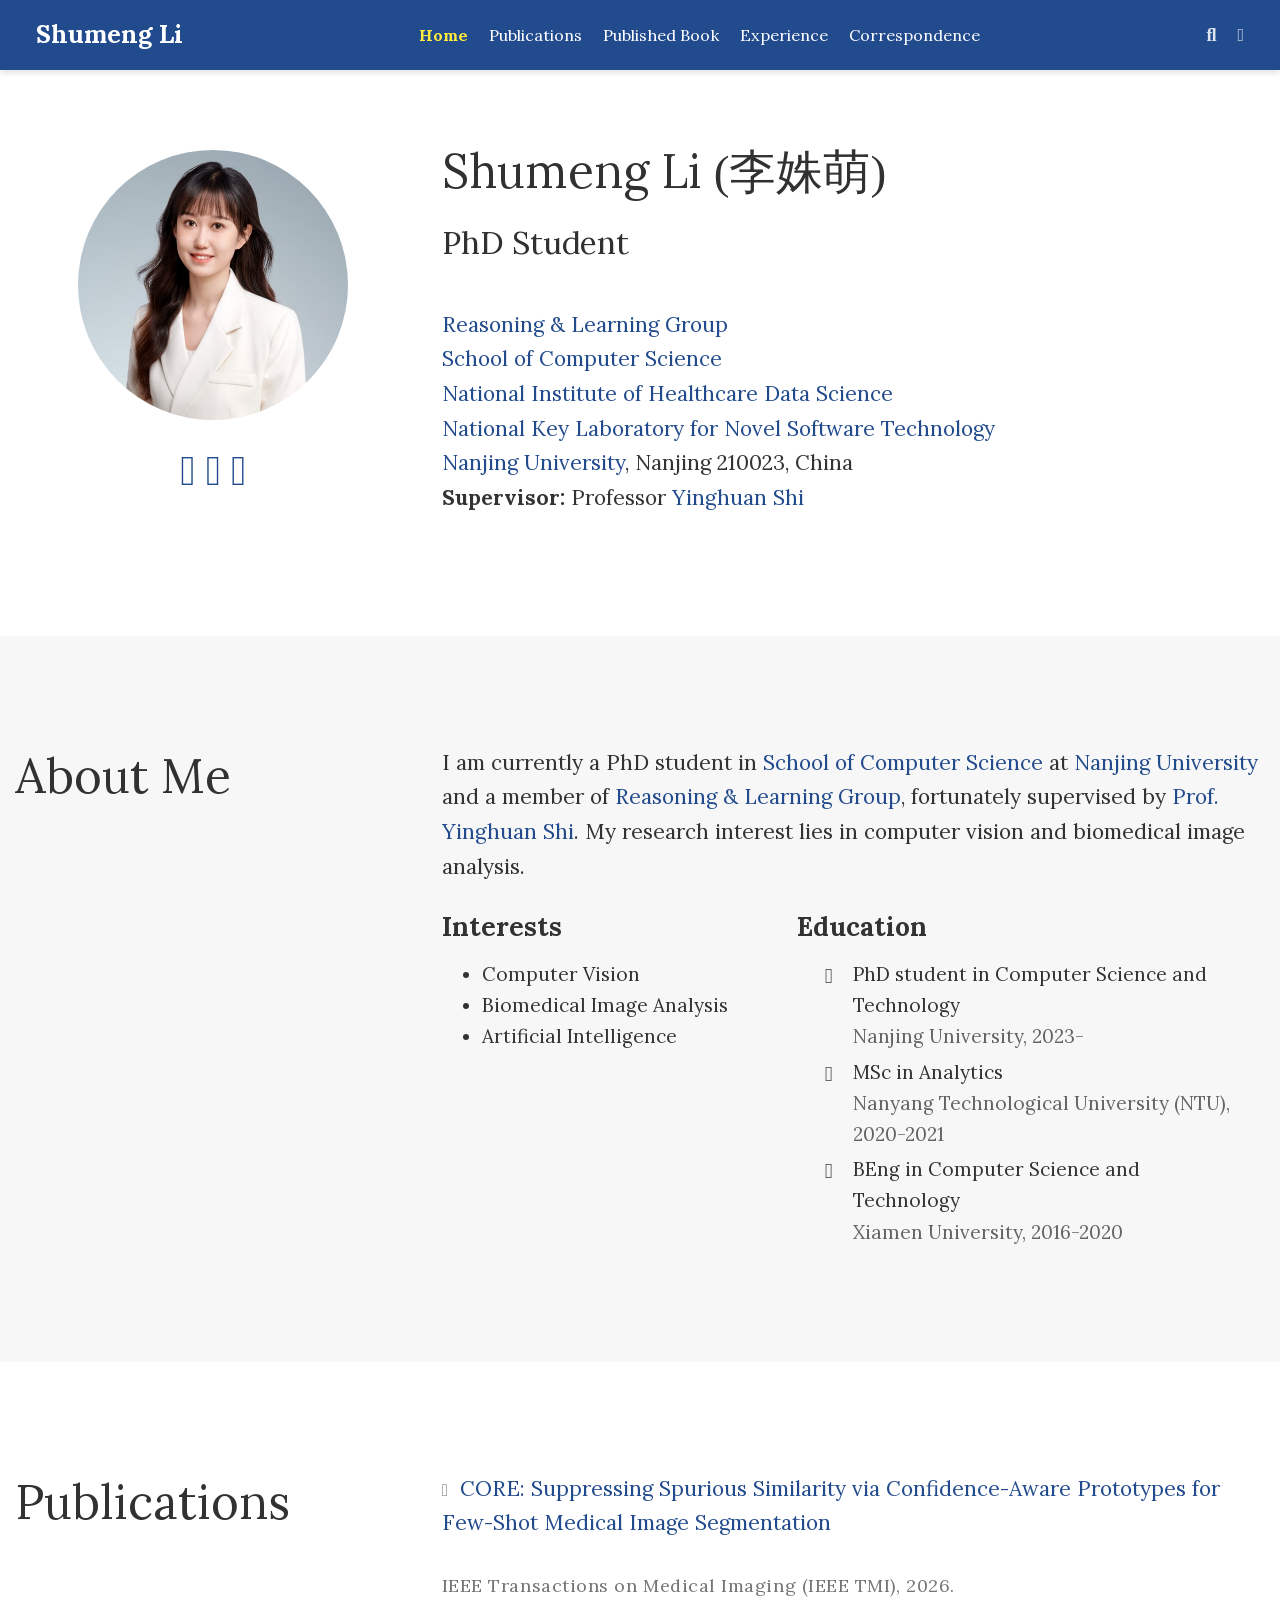
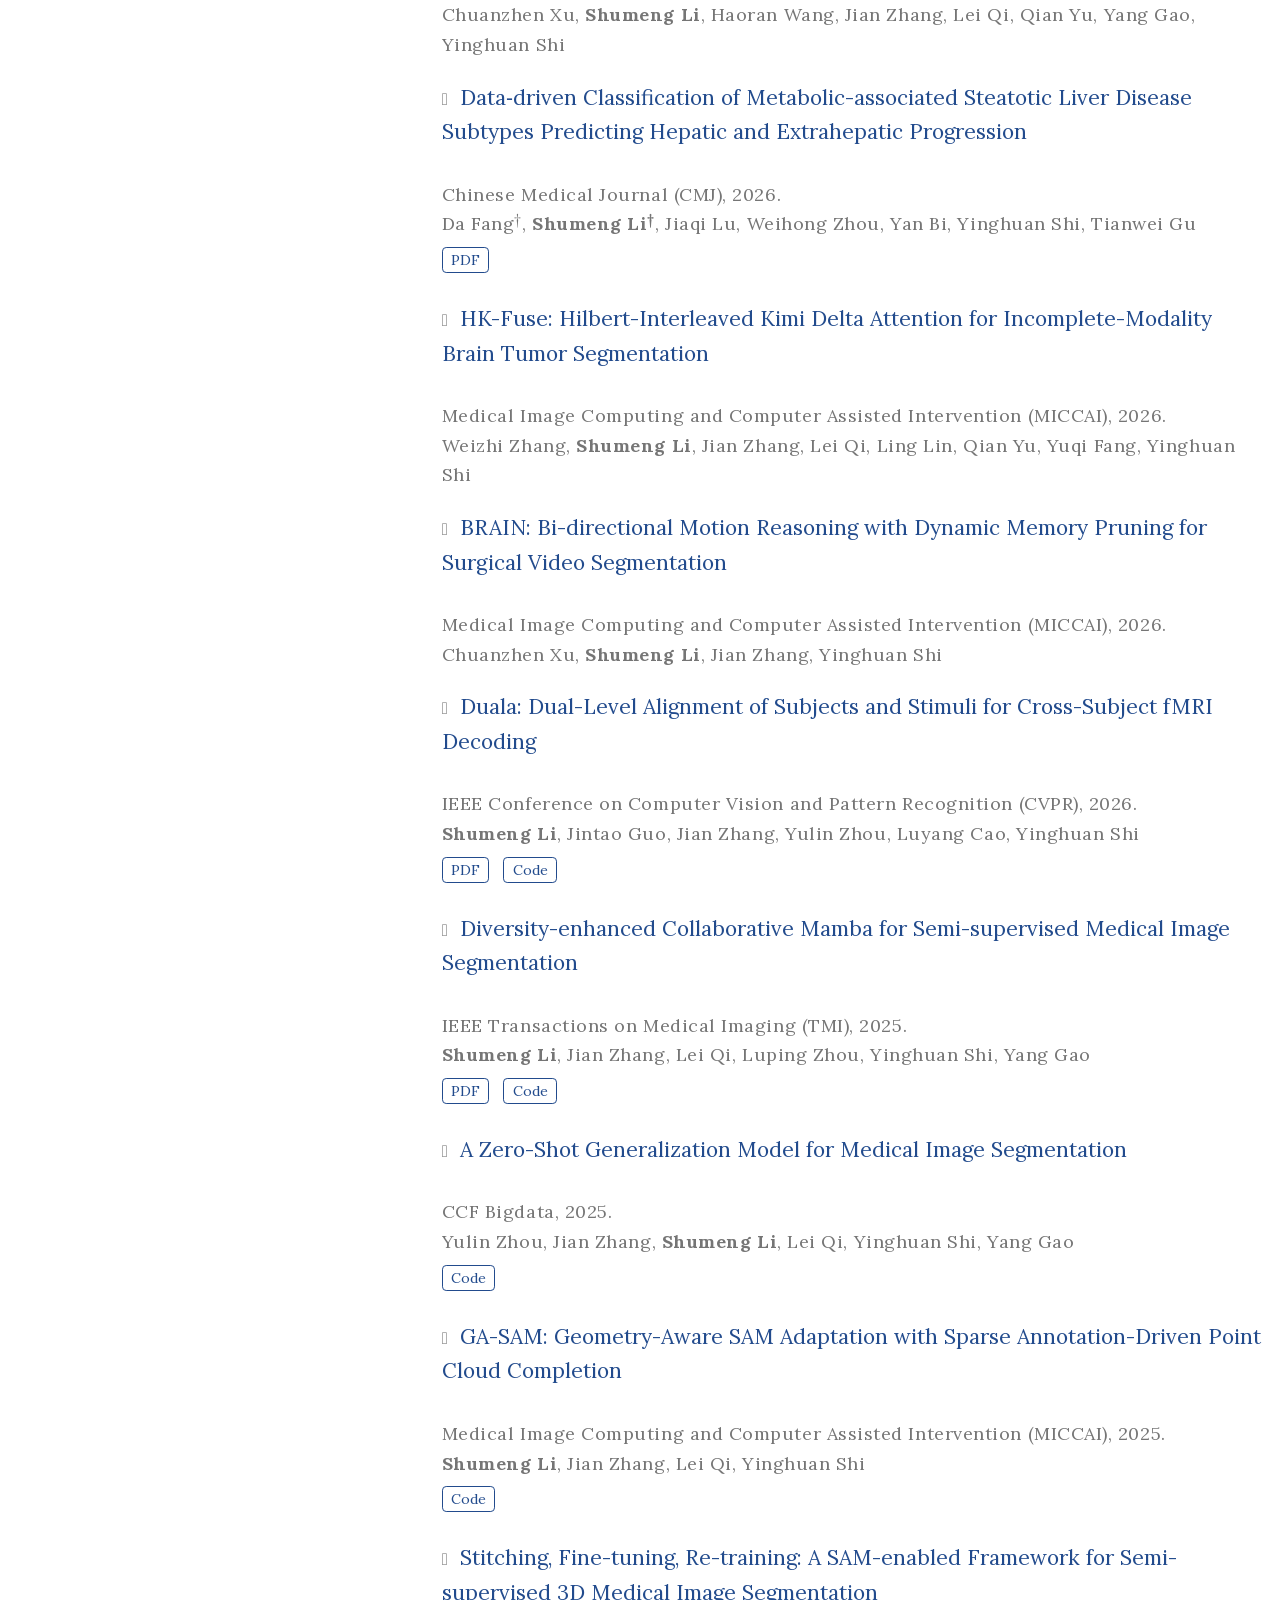
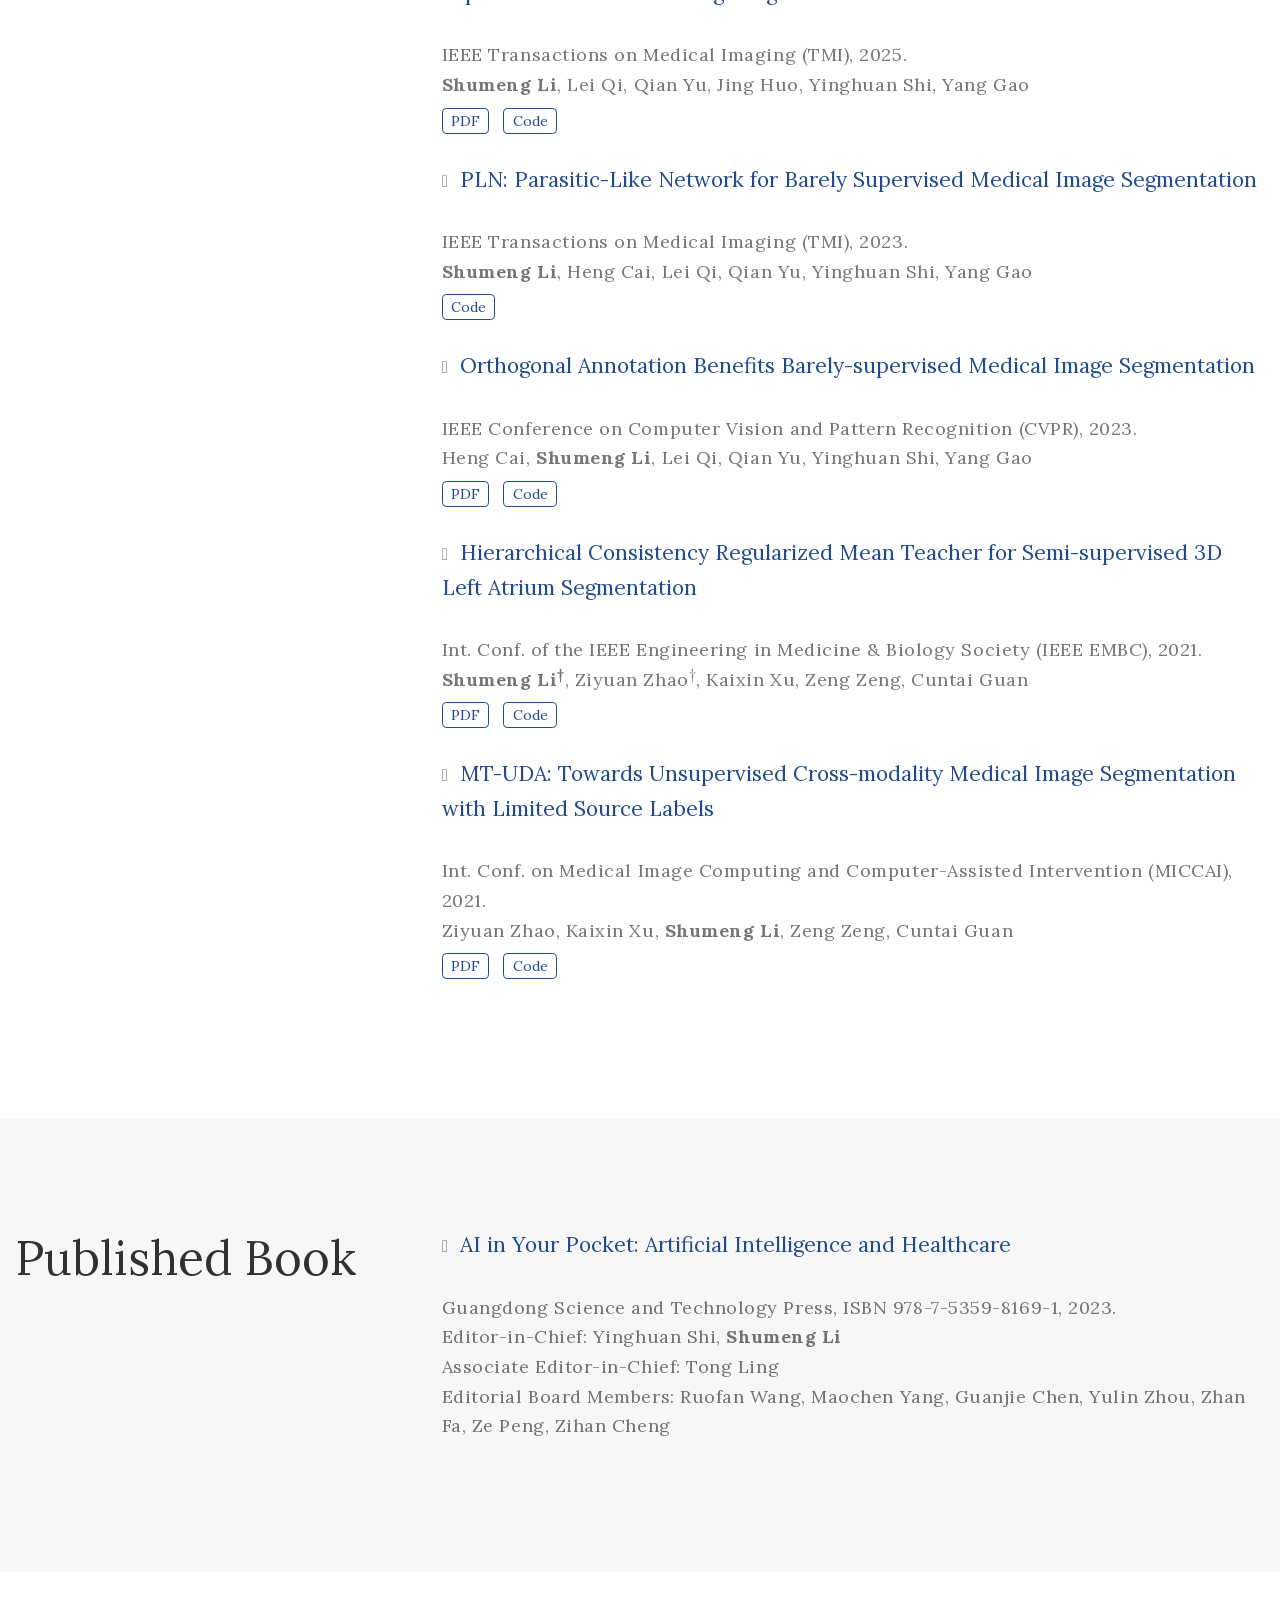
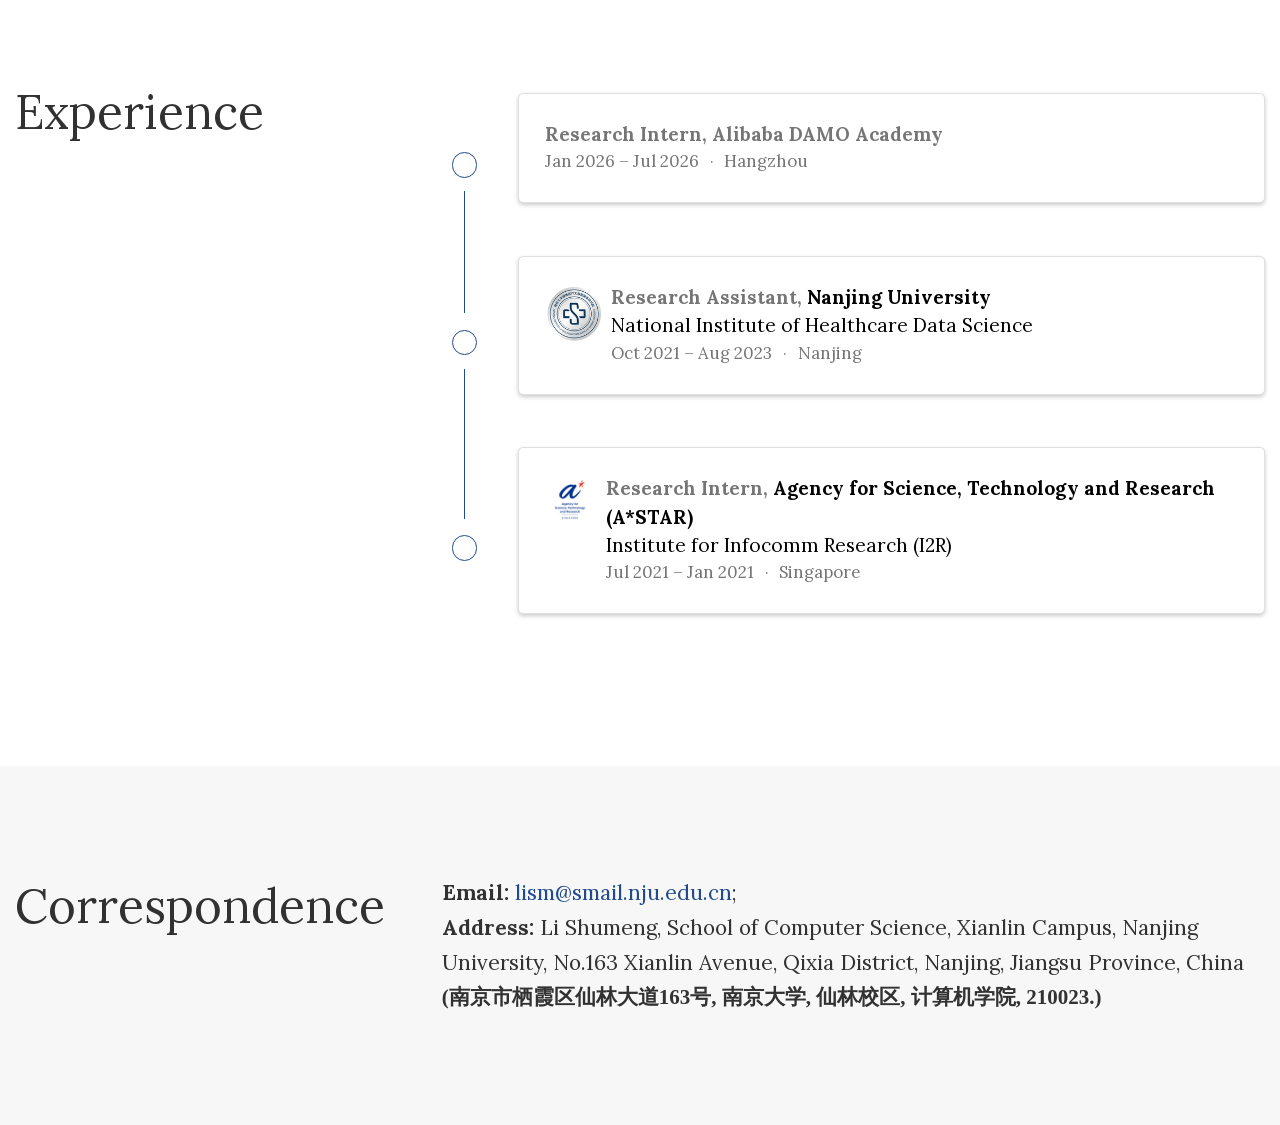
==== index.html @ 23040f46 "Add research internship at Alibaba DAMO Academy" ====
<!DOCTYPE html>
<html lang="en-us">

<head>
  <meta charset="utf-8">
  <meta name="viewport" content="width=device-width, initial-scale=1">
  <meta name="author" content="Shumeng Li">

<meta name="description" content="A PhD student in Medical AI">

<link rel="alternate" hreflang="en-us" href="https://ShumengLI.github.io/">
<link rel="canonical" href="https://ShumengLI.github.io/">

  <link rel="manifest" href="/manifest.webmanifest">

<link rel="icon" type="image/png" href="/media/icon_shumengli.png">
<link rel="apple-touch-icon" type="image/png" href="/media/icon_shumengli.png">

<meta name="theme-color" content="#3f51b5">

<meta property="twitter:card" content="summary">

  <meta property="twitter:site" content="@ShumengLI">
  <meta property="twitter:creator" content="@ShumengLI">
<meta property="twitter:image" content="https://ShumengLI.github.io/media/icon_shumengli.png">
<meta property="og:site_name" content="Shumeng Li">
<meta property="og:url" content="https://ShumengLI.github.io/">
<meta property="og:title" content="Shumeng Li">
<meta property="og:description" content="A PhD student in Medical AI">
<meta property="og:image" content="https://ShumengLI.github.io/media/icon_shumengli.png">
<meta property="og:locale" content="en-us">

    <title>Shumeng Li</title>

<link rel="stylesheet" href="/css/fonts.css">
<link rel="stylesheet" href="/css/icons.css">
<link rel="stylesheet" href="/css/theme.css">
<link rel="stylesheet" href="/css/site.css">
<script src="/js/site.js" defer></script><script type="application/ld+json">{"@context": "https://schema.org", "@type": "Person", "name": "Shumeng Li", "url": "https://shumengli.github.io/", "jobTitle": "PhD Student"}</script>
</head>

<body id="top" class="page-wrapper   ">

  <aside class="search-modal" id="search" role="dialog" aria-modal="true" aria-label="Search this site" aria-hidden="true">
  <div class="container">
    <section class="search-header">

      <div class="row no-gutters justify-content-between mb-3">
        <div class="col-6">
          <h1>Search</h1>
        </div>
        <div class="col-6 col-search-close">
          <a class="js-search" href="#" aria-label="Close"><i class="fas fa-times-circle text-muted" aria-hidden="true"></i></a>
        </div>
      </div>

      <div id="search-box">

        <input name="q" id="search-query" placeholder="Search..." autocapitalize="off" autocomplete="off" autocorrect="off" spellcheck="false" type="search" class="form-control" aria-label="Search...">

      </div>

    </section>
    <section class="section-search-results">

      <div id="search-hits" aria-live="polite">

      </div>

    </section>
  </div>
</aside>

  <div class="page-header header--fixed">

<header>
  <nav class="navbar navbar-expand-lg navbar-light compensate-for-scrollbar" id="navbar-main">
    <div class="container-xl">

      <div class="d-none d-lg-inline-flex">
        <a class="navbar-brand" href="/">Shumeng Li</a>
      </div>

      <button type="button" class="navbar-toggler" data-toggle="collapse" data-target="#navbar-content" aria-controls="navbar-content" aria-expanded="false" aria-label="Toggle navigation">
      <span><i class="fas fa-bars"></i></span>
      </button>

      <div class="navbar-brand-mobile-wrapper d-inline-flex d-lg-none">
        <a class="navbar-brand" href="/">Shumeng Li</a>
      </div>

      <div class="navbar-collapse main-menu-item collapse justify-content-center" id="navbar-content">

        <ul class="navbar-nav d-md-inline-flex">

          <li class="nav-item">
            <a class="nav-link " href="/#about" data-target="#about"><span>Home</span></a>
          </li>

          <li class="nav-item">
            <a class="nav-link " href="/#publications" data-target="#publications"><span>Publications</span></a>
          </li>

          <li class="nav-item">
            <a class="nav-link " href="/#publishedbook" data-target="#publishedbook"><span>Published Book</span></a>
          </li>

          <li class="nav-item">
            <a class="nav-link " href="/#experience" data-target="#experience"><span>Experience</span></a>
          </li>

          <li class="nav-item">
            <a class="nav-link " href="/#correspondence" data-target="#correspondence"><span>Correspondence</span></a>
          </li>

        </ul>
      </div>

      <ul class="nav-icons navbar-nav flex-row ml-auto d-flex pl-md-2">

        <li class="nav-item">
          <a class="nav-link js-search" href="#" aria-label="Search"><i class="fas fa-search" aria-hidden="true"></i></a>
        </li>

        <li class="nav-item dropdown theme-dropdown">
          <a href="#" class="nav-link" data-toggle="dropdown" aria-haspopup="true" aria-label="Display preferences">
            <i class="fas fa-moon" aria-hidden="true"></i>
          </a>
          <div class="dropdown-menu">
            <a href="#" class="dropdown-item js-set-theme-light">
              <span>Light</span>
            </a>
            <a href="#" class="dropdown-item js-set-theme-dark">
              <span>Dark</span>
            </a>
            <a href="#" class="dropdown-item js-set-theme-auto">
              <span>Automatic</span>
            </a>
          </div>
        </li>

      </ul>

    </div>
  </nav>
</header>

  </div>

  <main class="page-body">

<section id="about" class="home-section wg-about  " data-searchable="">
   <div class="home-section-bg ">

   </div>
    <div class="container">

<div class="row">
  <div class="col-12 col-lg-4">
    <div id="profile">

      <img class="avatar avatar-circle" width="270" height="270" src="/authors/admin/shumengli.jpg" alt="Shumeng Li" decoding="async">

      <ul class="network-icon">

        <li>
          <a href="mailto:lism@smail.nju.edu.cn" aria-label="envelope">
            <i class="fas fa-envelope big-icon"></i>
          </a>
        </li>

        <li>
         <a href="https://scholar.google.com/citations?user=dqZsOygAAAAJ&amp;hl=en" target="_blank" rel="noopener" aria-label="graduation-cap">
           <i class="fas fa-graduation-cap big-icon"></i>
         </a>
        </li>

        <li>
          <a href="https://github.com/ShumengLI" target="_blank" rel="noopener" aria-label="github">
            <i class="fab fa-github big-icon"></i>
          </a>
        </li>

      </ul>

    </div>
  </div>
  <div class="col-12 col-lg-8">

    <h1>Shumeng Li <font face="华文楷体">(李姝萌)</font>
</h1>

    <h2>PhD Student</h2>

    <div class="article-style">
        <p><br>
        <a href="https://cs.nju.edu.cn/rl/index.htm">Reasoning &amp; Learning Group</a> <br>
        <a href="https://cs.nju.edu.cn/main.htm">School of Computer Science</a> <br>
        <a href="https://hcdata.nju.edu.cn/">National Institute of Healthcare Data Science</a> <br>
        <a href="http://keysoftlab.nju.edu.cn/">National Key Laboratory for Novel Software Technology</a> <br>
        <a href="https://www.nju.edu.cn/">Nanjing University</a>, Nanjing 210023, China <br>
        <strong>Supervisor: </strong> Professor <a href="https://cs.nju.edu.cn/shiyh/index.htm">Yinghuan Shi</a></p>

    </div>

  </div>
</div>

    </div>
  </section>

  <section id="info" class="home-section wg-info  " data-searchable="">
   <div class="home-section-bg ">

   </div>
    <div class="container">

      <div class="row  ">

          <div class="section-heading col-12 col-lg-4 mb-3 mb-lg-0 d-flex flex-column align-items-center align-items-lg-start">
            <h1 class="mb-0">About Me</h1>

          </div>

<div class="col-12 col-lg-8">

    <div class="article-style">
      <p>I am currently a PhD student in <a href="http://www.cs.nju.edu.cn/">School of Computer Science</a> at <a href="http://www.nju.edu.cn/">Nanjing University</a>
          and a member of <a href="https://cs.nju.edu.cn/rl/index_eng.htm">Reasoning &amp; Learning Group</a>,
          fortunately supervised by <a href="https://cs.nju.edu.cn/shiyh/index.htm">Prof. Yinghuan Shi</a>.
          My research interest lies in computer vision and biomedical image analysis.

</p>

    </div>

    <div class="row">

      <div class="col-md-5">
        <div class="section-subheading">Interests</div>
        <ul class="ul-interests mb-0">
          <li>Computer Vision</li>
          <li>Biomedical Image Analysis</li>
          <li>Artificial Intelligence</li>

        </ul>

      </div>

      <div class="col-md-7">
        <div class="section-subheading">Education</div>
        <ul class="ul-edu fa-ul mb-0">

          <li>
            <i class="fa-li fas fa-graduation-cap"></i>
            <div class="description">
              <p class="course">PhD student in Computer Science and Technology</p>
              <p class="institution">Nanjing University, 2023-</p>
            </div>
          </li>

          <li>
            <i class="fa-li fas fa-graduation-cap"></i>
            <div class="description">
              <p class="course">MSc in Analytics</p>
              <p class="institution">Nanyang Technological University (NTU), 2020-2021</p>
            </div>
          </li>

          <li>
            <i class="fa-li fas fa-graduation-cap"></i>
            <div class="description">
              <p class="course">BEng in Computer Science and Technology</p>
              <p class="institution">Xiamen University, 2016-2020</p>
            </div>
          </li>
        </ul>
      </div>
    </div>

</div>

      </div>
    </div>
  </section>

  <section id="publications" class="home-section wg-pages  " data-searchable="">
   <div class="home-section-bg ">

   </div>
    <div class="container">

      <div class="row  ">

          <div class="section-heading col-12 col-lg-4 mb-3 mb-lg-0 d-flex flex-column align-items-center align-items-lg-start">
            <h1 class="mb-0">Publications</h1>

          </div>

<div class="col-12 col-lg-8">

<div class="view-list view-list-item" id="publication-1" data-searchable="">
  <i class="far fa-file-alt pub-icon" aria-hidden="true"></i>
  <span class="publication-title">
      CORE: Suppressing Spurious Similarity via Confidence-Aware Prototypes for Few-Shot Medical Image Segmentation</span>

  <div class="article-metadata">
    <br> IEEE Transactions on Medical Imaging (IEEE TMI), 2026. <br>
  <span>
      Chuanzhen Xu</span>, <span class="author-highlighted">
      Shumeng Li</span>, <span>
      Haoran Wang</span>, <span>
      Jian Zhang</span>, <span>
      Lei Qi</span>, <span>
      Qian Yu</span>, <span>
      Yang Gao</span>, <span>
      Yinghuan Shi</span>
  </div>

  </div>

<div class="view-list view-list-item" id="publication-2" data-searchable="">
  <i class="far fa-file-alt pub-icon" aria-hidden="true"></i>
  <a href="https://pubmed.ncbi.nlm.nih.gov/41603029/" target="_blank" rel="noopener">
      Data‐driven Classification of Metabolic-associated Steatotic Liver Disease Subtypes Predicting Hepatic and Extrahepatic Progression</a>

  <div class="article-metadata">
    <br> Chinese Medical Journal (CMJ), 2026. <br>
  <span>
      Da Fang<sup>†</sup></span>, <span class="author-highlighted">
      Shumeng Li<sup>†</sup></span>, <span>
      Jiaqi Lu</span>, <span>
      Weihong Zhou</span>, <span>
      Yan Bi</span>, <span>
      Yinghuan Shi</span>, <span>
      Tianwei Gu</span>
  </div>

  <div class="btn-links">

<a class="btn btn-outline-primary btn-page-header btn-sm" href="https://pubmed.ncbi.nlm.nih.gov/41603029" target="_blank" rel="noopener">
  PDF
</a>

  </div>
</div>

<div class="view-list view-list-item" id="publication-3" data-searchable="">
  <i class="far fa-file-alt pub-icon" aria-hidden="true"></i>
  <span class="publication-title">
      HK-Fuse: Hilbert-Interleaved Kimi Delta Attention for Incomplete-Modality Brain Tumor Segmentation</span>

  <div class="article-metadata">
    <br> Medical Image Computing and Computer Assisted Intervention (MICCAI), 2026. <br>
  <span>
      Weizhi Zhang</span>, <span class="author-highlighted">
      Shumeng Li</span>, <span>
      Jian Zhang</span>, <span>
      Lei Qi</span>, <span>
      Ling Lin</span>, <span>
      Qian Yu</span>, <span>
      Yuqi Fang</span>, <span>
      Yinghuan Shi</span>
  </div>

  </div>

<div class="view-list view-list-item" id="publication-4" data-searchable="">
  <i class="far fa-file-alt pub-icon" aria-hidden="true"></i>
  <span class="publication-title">
      BRAIN: Bi-directional Motion Reasoning with Dynamic Memory Pruning for Surgical Video Segmentation</span>

  <div class="article-metadata">
    <br> Medical Image Computing and Computer Assisted Intervention (MICCAI), 2026. <br>
  <span>
      Chuanzhen Xu</span>, <span class="author-highlighted">
      Shumeng Li</span>, <span>
      Jian Zhang</span>, <span>
      Yinghuan Shi</span>
  </div>

  </div>

<div class="view-list view-list-item" id="publication-5" data-searchable="">
  <i class="far fa-file-alt pub-icon" aria-hidden="true"></i>
  <a href="https://openaccess.thecvf.com/content/CVPR2026/papers/Li_Duala_Dual-Level_Alignment_of_Subjects_and_Stimuli_for_Cross-Subject_fMRI_CVPR_2026_paper.pdf" target="_blank" rel="noopener">
      Duala: Dual-Level Alignment of Subjects and Stimuli for Cross-Subject fMRI Decoding</a>

  <div class="article-metadata">
    <br> IEEE Conference on Computer Vision and Pattern Recognition (CVPR), 2026. <br>
  <span>
      <span class="author-highlighted">
      Shumeng Li</span>, <span>
      Jintao Guo</span>, <span>
      Jian Zhang</span>, <span>
      Yulin Zhou</span>, <span>
      Luyang Cao</span>, <span>
      Yinghuan Shi</span>
  </span>
</div>

  <div class="btn-links">

<a class="btn btn-outline-primary btn-page-header btn-sm" href="https://arxiv.org/pdf/2603.07625" target="_blank" rel="noopener">
  PDF
</a>
<a class="btn btn-outline-primary btn-page-header btn-sm" href="https://github.com/ShumengLI/Duala" target="_blank" rel="noopener">
  Code
</a>
  </div>
</div>

<div class="view-list view-list-item" id="publication-6" data-searchable="">
  <i class="far fa-file-alt pub-icon" aria-hidden="true"></i>
  <a href="https://ieeexplore.ieee.org/document/11133471" target="_blank" rel="noopener">
      Diversity-enhanced Collaborative Mamba for Semi-supervised Medical Image Segmentation</a>

  <div class="article-metadata">
    <br> IEEE Transactions on Medical Imaging (TMI), 2025. <br>
  <span>
      <span class="author-highlighted">
      Shumeng Li</span>, <span>
      Jian Zhang</span>, <span>
      Lei Qi</span>, <span>
      Luping Zhou</span>, <span>
      Yinghuan Shi</span>, <span>
      Yang Gao</span>
  </span>
</div>

  <div class="btn-links">

<a class="btn btn-outline-primary btn-page-header btn-sm" href="https://arxiv.org/pdf/2508.13712" target="_blank" rel="noopener">
  PDF
</a>
<a class="btn btn-outline-primary btn-page-header btn-sm" href="https://github.com/ShumengLI/DCMamba" target="_blank" rel="noopener">
  Code
</a>
  </div>
</div>

<div class="view-list view-list-item" id="publication-7" data-searchable="">
  <i class="far fa-file-alt pub-icon" aria-hidden="true"></i>
  <span class="publication-title">
      A Zero-Shot Generalization Model for Medical Image Segmentation</span>

  <div class="article-metadata">
    <br> CCF Bigdata, 2025. <br>
  <span>
      Yulin Zhou</span>, <span>
      Jian Zhang</span>, <span class="author-highlighted">
      Shumeng Li</span>, <span>
      Lei Qi</span>, <span>
      Yinghuan Shi</span>, <span>
      Yang Gao</span>
  </div>

  <div class="btn-links">

<a class="btn btn-outline-primary btn-page-header btn-sm" href="https://github.com/Yulia-lin/F3Seg" target="_blank" rel="noopener">
  Code
</a>
  </div>

</div>

<div class="view-list view-list-item" id="publication-8" data-searchable="">
  <i class="far fa-file-alt pub-icon" aria-hidden="true"></i>
  <span class="publication-title">
      GA-SAM: Geometry-Aware SAM Adaptation with Sparse Annotation-Driven Point Cloud Completion</span>

  <div class="article-metadata">
    <br> Medical Image Computing and Computer Assisted Intervention (MICCAI), 2025. <br>
  <span>
      <span class="author-highlighted">
      Shumeng Li</span>, <span>
      Jian Zhang</span>, <span>
      Lei Qi</span>, <span>
      Yinghuan Shi</span>
  </span>
</div>

  <div class="btn-links">

<a class="btn btn-outline-primary btn-page-header btn-sm" href="https://github.com/ShumengLI/GA-SAM" target="_blank" rel="noopener">
  Code
</a>
  </div>

</div>

<div class="view-list view-list-item" id="publication-9" data-searchable="">
  <i class="far fa-file-alt pub-icon" aria-hidden="true"></i>

  <a href="https://ieeexplore.ieee.org/document/10847777" target="_blank" rel="noopener">
      Stitching, Fine-tuning, Re-training: A SAM-enabled Framework for Semi-supervised 3D Medical Image Segmentation</a>

  <div class="article-metadata">
    <br> IEEE Transactions on Medical Imaging (TMI), 2025. <br>
  <span>
      <span class="author-highlighted">
      Shumeng Li</span>, <span>
      Lei Qi</span>, <span>
      Qian Yu</span>, <span>
      Jing Huo</span>, <span>
      Yinghuan Shi</span>, <span>
      Yang Gao</span>
  </span>
</div>

  <div class="btn-links">

<a class="btn btn-outline-primary btn-page-header btn-sm" href="https://arxiv.org/pdf/2403.11229" target="_blank" rel="noopener">
  PDF
</a>

<a class="btn btn-outline-primary btn-page-header btn-sm" href="https://github.com/ShumengLI/SFR" target="_blank" rel="noopener">
  Code
</a>
  </div>

</div>

<div class="view-list view-list-item" id="publication-10" data-searchable="">
  <i class="far fa-file-alt pub-icon" aria-hidden="true"></i>

  <a href="https://ieeexplore.ieee.org/document/9906305" target="_blank" rel="noopener">
      PLN: Parasitic-Like Network for Barely Supervised Medical Image Segmentation</a>

  <div class="article-metadata">
    <br> IEEE Transactions on Medical Imaging (TMI), 2023. <br>
  <span>
      <span class="author-highlighted">
      Shumeng Li</span>, <span>
      Heng Cai</span>, <span>
      Lei Qi</span>, <span>
      Qian Yu</span>, <span>
      Yinghuan Shi</span>, <span>
      Yang Gao</span>
  </span>
</div>

  <div class="btn-links">

<a class="btn btn-outline-primary btn-page-header btn-sm" href="https://github.com/ShumengLI/PLN" target="_blank" rel="noopener">
  Code
</a>
  </div>

</div>

<div class="view-list view-list-item" id="publication-11" data-searchable="">
  <i class="far fa-file-alt pub-icon" aria-hidden="true"></i>

    <a href="https://arxiv.org/abs/2303.13090" target="_blank" rel="noopener">
      Orthogonal Annotation Benefits Barely-supervised Medical Image Segmentation</a>

  <div class="article-metadata">
  <br> IEEE Conference on Computer Vision and Pattern Recognition (CVPR), 2023. <br>
  <span>
      Heng Cai</span>, <span class="author-highlighted">
      Shumeng Li</span>, <span>
      Lei Qi</span>, <span>
      Qian Yu</span>, <span>
      Yinghuan Shi</span>, <span>
      Yang Gao</span>
  </div>

  <div class="btn-links">

<a class="btn btn-outline-primary btn-page-header btn-sm" href="https://arxiv.org/pdf/2303.13090" target="_blank" rel="noopener">
  PDF
</a>

<a class="btn btn-outline-primary btn-page-header btn-sm" href="https://github.com/HengCai-NJU/DeSCO" target="_blank" rel="noopener">
  Code
</a>
  </div>

</div>

<div class="view-list view-list-item" id="publication-12" data-searchable="">
  <i class="far fa-file-alt pub-icon" aria-hidden="true"></i>

    <a href="https://arxiv.org/abs/2105.10369" target="_blank" rel="noopener">
      Hierarchical Consistency Regularized Mean Teacher for Semi-supervised 3D Left Atrium Segmentation</a>

  <div class="article-metadata">
    <br> Int. Conf. of the IEEE Engineering in Medicine &amp; Biology Society (IEEE EMBC), 2021. <br>
  <span class="author-highlighted">

      Shumeng Li<sup>†</sup></span>, <span>
      Ziyuan Zhao<sup>†</sup></span>, <span>
      Kaixin Xu</span>, <span>
      Zeng Zeng</span>, <span>
      Cuntai Guan</span>
  </div>

  <div class="btn-links">

<a class="btn btn-outline-primary btn-page-header btn-sm" href="https://arxiv.org/pdf/2105.10369.pdf" target="_blank" rel="noopener">
  PDF
</a>
<a class="btn btn-outline-primary btn-page-header btn-sm" href="https://github.com/ShumengLI/Hierarchical-Consistency-Regularized-MT" target="_blank" rel="noopener">
  Code
</a>

  </div>

</div>

<div class="view-list view-list-item" id="publication-13" data-searchable="">
  <i class="far fa-file-alt pub-icon" aria-hidden="true"></i>

    <a href="https://arxiv.org/abs/2203.12454" target="_blank" rel="noopener">
      MT-UDA: Towards Unsupervised Cross-modality Medical Image Segmentation with Limited Source Labels</a>

  <div class="article-metadata">
    <br> Int. Conf. on Medical Image Computing and Computer-Assisted Intervention (MICCAI), 2021. <br>
  <span>
      Ziyuan Zhao</span>, <span>
      Kaixin Xu</span>, <span class="author-highlighted">
      Shumeng Li</span>, <span>
      Zeng Zeng</span>, <span>
      Cuntai Guan</span>
  </div>

  <div class="btn-links">

<a class="btn btn-outline-primary btn-page-header btn-sm" href="https://arxiv.org/pdf/2203.12454.pdf" target="_blank" rel="noopener">
  PDF
</a>

<a class="btn btn-outline-primary btn-page-header btn-sm" href="https://github.com/jacobzhaoziyuan/MT-UDA" target="_blank" rel="noopener">
  Code
</a>

  </div>

</div>

</div>

      </div>

    </div>
  </section>

<section id="publishedbook" class="home-section wg-pages  " data-searchable="">
    <div class="home-section-bg ">
    </div>
    <div class="container">

        <div class="row  ">
            <div class="section-heading col-12 col-lg-4 mb-3 mb-lg-0 d-flex flex-column align-items-center align-items-lg-start">
            <h1 class="mb-0">Published Book</h1>
            </div>

<div class="col-12 col-lg-8">

<div class="view-list view-list-item">
  <i class="far fa-file-alt pub-icon" aria-hidden="true"></i>
  <a href="https://item.jd.com/10094637774451.html" target="_blank" rel="noopener">
      AI in Your Pocket: Artificial Intelligence and Healthcare
</a>

  <div class="article-metadata">
    <br> Guangdong Science and Technology Press, ISBN 978-7-5359-8169-1, 2023. <br>
  </div>

  <div class="article-metadata">
      Editor-in-Chief:
      <span>Yinghuan Shi</span>,
      <span class="author-highlighted">Shumeng Li</span>
  </div>

  <div class="article-metadata">
      Associate Editor-in-Chief:
      <span>Tong Ling</span>
  </div>

  <div class="article-metadata">
      Editorial Board Members:
      <span>Ruofan Wang</span>,
      <span>Maochen Yang</span>,
      <span>Guanjie Chen</span>,
      <span>Yulin Zhou</span>,
      <span>Zhan Fa</span>,
      <span>Ze Peng</span>,
      <span>Zihan Cheng</span>
  </div>
</div>
</div>

        </div>
    </div>
</section>

  <section id="experience" class="home-section wg-pages  " data-searchable="">
   <div class="home-section-bg ">

   </div>
    <div class="container">

      <div class="row  ">

          <div class="section-heading col-12 col-lg-4 mb-3 mb-lg-0 d-flex flex-column align-items-center align-items-lg-start">
            <h1 class="mb-0">Experience</h1>

          </div>

<div class="col-12 col-lg-8">

  <div class="row experience">

    <div class="col-auto text-center flex-column d-none d-sm-flex">
      <div class="row h-50">
        <div class="col "> </div>
        <div class="col"> </div>
      </div>
      <div class="m-2">
        <span class="badge badge-pill border "> </span>
      </div>
      <div class="row h-50">
        <div class="col border-right"> </div>
        <div class="col"> </div>
      </div>
    </div>

    <div class="col py-2">
      <div class="card">
        <div class="card-body">
          <div class="d-flex align-content-start">
            <div>
              <div class="section-subheading card-title exp-title text-muted my-0">Research Intern, Alibaba DAMO Academy</div>
              <div class="text-muted exp-meta">
                Jan 2026 – Jul 2026
                  <span class="middot-divider"></span>
                  <span>Hangzhou</span>
              </div>
            </div>
          </div>
        </div>
      </div>
    </div>
  </div>

  <div class="row experience">

    <div class="col-auto text-center flex-column d-none d-sm-flex">
      <div class="row h-50">
        <div class="col border-right"> </div>
        <div class="col"> </div>
      </div>
      <div class="m-2">
        <span class="badge badge-pill border "> </span>
      </div>
      <div class="row h-50">
        <div class="col border-right"> </div>
        <div class="col"> </div>
      </div>
    </div>

    <div class="col py-2">
      <div class="card">
        <div class="card-body">
          <div class="d-flex align-content-start">
            <div class="mr-2 mb-2"><a href="https://hcdata.nju.edu.cn/" target="_blank" rel="noopener"><img src="/media/icons/brands/yjy.png" width="56px" height="56px" loading="lazy" decoding="async" alt="National Institute of Healthcare Data Science"></a></div>
            <div>

              <div class="section-subheading card-title exp-title text-muted my-0">Research Assistant, <a href="https://www.nju.edu.cn/en/" target="_blank" rel="noopener">Nanjing University</a>
</div>
              <div class="section-subheading card-title exp-company text-muted my-0"><a href="https://hcdata.nju.edu.cn/" target="_blank" rel="noopener">National Institute of Healthcare Data Science</a></div>
              <div class="text-muted exp-meta">
                Oct 2021 –
                  Aug 2023
                  <span class="middot-divider"></span>
                  <span>Nanjing</span>

              </div>
            </div>
          </div>

        </div>
      </div>
    </div>
  </div>

  <div class="row experience">

    <div class="col-auto text-center flex-column d-none d-sm-flex">
      <div class="row h-50">
        <div class="col border-right"> </div>
        <div class="col"> </div>
      </div>
      <div class="m-2">
        <span class="badge badge-pill border "> </span>
      </div>
      <div class="row h-50">
        <div class="col "> </div>
        <div class="col"> </div>
      </div>
    </div>

    <div class="col py-2">
      <div class="card">
        <div class="card-body">
          <div class="d-flex align-content-start">
            <div class="mr-2 mb-2"><a href="https://www.a-star.edu.sg/i2r" target="_blank" rel="noopener"><img src="/media/icons/brands/astar.png" width="56px" height="56px" loading="lazy" decoding="async" alt="A*STAR"></a></div>
            <div>

              <div class="section-subheading card-title exp-title text-muted my-0">Research Intern, <a href="https://www.a-star.edu.sg/" target="_blank" rel="noopener">Agency for Science, Technology and Research (A*STAR)</a>
</div>
              <div class="section-subheading card-title exp-company text-muted my-0"><a href="https://www.a-star.edu.sg/i2r" target="_blank" rel="noopener">Institute for Infocomm Research (I2R)</a></div>
              <div class="text-muted exp-meta">
                Jul 2021 –
                  Jan 2021
                  <span class="middot-divider"></span>
                  <span>Singapore</span>

              </div>
            </div>
          </div>

        </div>
      </div>
    </div>
  </div>

</div>

      </div>

    </div>
  </section>
  <section id="correspondence" class="home-section wg-pages  " data-searchable="">
   <div class="home-section-bg ">

   </div>
    <div class="container">

      <div class="row  ">

          <div class="section-heading col-12 col-lg-4 mb-3 mb-lg-0 d-flex flex-column align-items-center align-items-lg-start">
            <h1 class="mb-0">Correspondence</h1>

          </div>

<div class="col-12 col-lg-8">

    <div class="article-style">

        <p><strong>Email: </strong>
<a href="mailto:lism@smail.nju.edu.cn">lism@smail.nju.edu.cn</a>;
<br>

<strong>Address: </strong>

Li Shumeng, School of Computer Science, Xianlin Campus, Nanjing University, No.163 Xianlin Avenue, Qixia District, Nanjing, Jiangsu Province, China
<b><font face="华文楷体">(南京市栖霞区仙林大道163号, 南京大学, 仙林校区, 计算机学院, 210023.)</font></b></p>

    </div>
</div>
      </div>
    </div>
  </section>

</main>

  </body>
</html>
---- css/fonts.css ----
/* Original Google Fonts, served locally. Licenses: /webfonts/text/LICENSE-*.txt */
/* latin-ext */
@font-face {
  font-family: 'Cutive Mono';
  font-style: normal;
  font-weight: 400;
  font-display: swap;
  src: url(../webfonts/text/m8JWjfRfY7WVjVi2E-K9H6RMTm6o39ucNvc.woff2) format('woff2');
  unicode-range: U+0100-02BA, U+02BD-02C5, U+02C7-02CC, U+02CE-02D7, U+02DD-02FF, U+0304, U+0308, U+0329, U+1D00-1DBF, U+1E00-1E9F, U+1EF2-1EFF, U+2020, U+20A0-20AB, U+20AD-20C4, U+2113, U+2C60-2C7F, U+A720-A7FF;
}
/* latin */
@font-face {
  font-family: 'Cutive Mono';
  font-style: normal;
  font-weight: 400;
  font-display: swap;
  src: url(../webfonts/text/m8JWjfRfY7WVjVi2E-K9H6RCTm6o39uc.woff2) format('woff2');
  unicode-range: U+0000-00FF, U+0131, U+0152-0153, U+02BB-02BC, U+02C6, U+02DA, U+02DC, U+0304, U+0308, U+0329, U+2000-206F, U+20AC, U+2122, U+2191, U+2193, U+2212, U+2215, U+FEFF, U+FFFD;
}
/* cyrillic-ext */
@font-face {
  font-family: 'Lora';
  font-style: normal;
  font-weight: 400;
  font-display: swap;
  src: url(../webfonts/text/0QIvMX1D_JOuMwf7I_FMl_GW8g.woff2) format('woff2');
  unicode-range: U+0460-052F, U+1C80-1C8A, U+20B4, U+2DE0-2DFF, U+A640-A69F, U+FE2E-FE2F;
}
/* cyrillic */
@font-face {
  font-family: 'Lora';
  font-style: normal;
  font-weight: 400;
  font-display: swap;
  src: url(../webfonts/text/0QIvMX1D_JOuMw77I_FMl_GW8g.woff2) format('woff2');
  unicode-range: U+0301, U+0400-045F, U+0490-0491, U+04B0-04B1, U+2116;
}
/* math */
@font-face {
  font-family: 'Lora';
  font-style: normal;
  font-weight: 400;
  font-display: swap;
  src: url(../webfonts/text/0QIvMX1D_JOuM3b7I_FMl_GW8g.woff2) format('woff2');
  unicode-range: U+0302-0303, U+0305, U+0307-0308, U+0310, U+0312, U+0315, U+031A, U+0326-0327, U+032C, U+032F-0330, U+0332-0333, U+0338, U+033A, U+0346, U+034D, U+0391-03A1, U+03A3-03A9, U+03B1-03C9, U+03D1, U+03D5-03D6, U+03F0-03F1, U+03F4-03F5, U+2016-2017, U+2034-2038, U+203C, U+2040, U+2043, U+2047, U+2050, U+2057, U+205F, U+2070-2071, U+2074-209F, U+20D0-20DC, U+20E1, U+20E5-20EF, U+2100-2112, U+2114-2115, U+2117-2121, U+2123-214F, U+2190, U+2192, U+2194-21AE, U+21B0-21E5, U+21F1-21F2, U+21F4-2211, U+2213-2214, U+2216-22FF, U+2308-230B, U+2310, U+2319, U+231C-2321, U+2336-237A, U+237C, U+2395, U+239B-23B7, U+23D0, U+23DC-23E1, U+2474-2475, U+25AF, U+25B3, U+25B7, U+25BD, U+25C1, U+25CA, U+25CC, U+25FB, U+266D-266F, U+27C0-27FF, U+2900-2AFF, U+2B0E-2B11, U+2B30-2B4C, U+2BFE, U+3030, U+FF5B, U+FF5D, U+1D400-1D7FF, U+1EE00-1EEFF;
}
/* symbols */
@font-face {
  font-family: 'Lora';
  font-style: normal;
  font-weight: 400;
  font-display: swap;
  src: url(../webfonts/text/0QIvMX1D_JOuM2T7I_FMl_GW8g.woff2) format('woff2');
  unicode-range: U+0001-000C, U+000E-001F, U+007F-009F, U+20DD-20E0, U+20E2-20E4, U+2150-218F, U+2190, U+2192, U+2194-2199, U+21AF, U+21E6-21F0, U+21F3, U+2218-2219, U+2299, U+22C4-22C6, U+2300-243F, U+2440-244A, U+2460-24FF, U+25A0-27BF, U+2800-28FF, U+2921-2922, U+2981, U+29BF, U+29EB, U+2B00-2BFF, U+4DC0-4DFF, U+FFF9-FFFB, U+10140-1018E, U+10190-1019C, U+101A0, U+101D0-101FD, U+102E0-102FB, U+10E60-10E7E, U+1D2C0-1D2D3, U+1D2E0-1D37F, U+1F000-1F0FF, U+1F100-1F1AE, U+1F1E6-1F1FF, U+1F30D-1F30F, U+1F315, U+1F31C, U+1F31E, U+1F320-1F32C, U+1F336, U+1F378, U+1F37D, U+1F382, U+1F393-1F39F, U+1F3A7-1F3A8, U+1F3AC-1F3AF, U+1F3C2, U+1F3C4-1F3C6, U+1F3CA-1F3CE, U+1F3D4-1F3E0, U+1F3ED, U+1F3F1-1F3F3, U+1F3F5-1F3F7, U+1F408, U+1F415, U+1F41F, U+1F426, U+1F43F, U+1F441-1F442, U+1F444, U+1F446-1F449, U+1F44C-1F44E, U+1F453, U+1F46A, U+1F47D, U+1F4A3, U+1F4B0, U+1F4B3, U+1F4B9, U+1F4BB, U+1F4BF, U+1F4C8-1F4CB, U+1F4D6, U+1F4DA, U+1F4DF, U+1F4E3-1F4E6, U+1F4EA-1F4ED, U+1F4F7, U+1F4F9-1F4FB, U+1F4FD-1F4FE, U+1F503, U+1F507-1F50B, U+1F50D, U+1F512-1F513, U+1F53E-1F54A, U+1F54F-1F5FA, U+1F610, U+1F650-1F67F, U+1F687, U+1F68D, U+1F691, U+1F694, U+1F698, U+1F6AD, U+1F6B2, U+1F6B9-1F6BA, U+1F6BC, U+1F6C6-1F6CF, U+1F6D3-1F6D7, U+1F6E0-1F6EA, U+1F6F0-1F6F3, U+1F6F7-1F6FC, U+1F700-1F80B, U+1F810-1F847, U+1F850-1F859, U+1F860-1F887, U+1F890-1F8AD, U+1F8B0-1F8BB, U+1F8C0-1F8C1, U+1F8D0-1F8D8, U+1F900-1F90B, U+1F93B, U+1F946, U+1F984, U+1F996, U+1F9E9, U+1FA00-1FA6F, U+1FA70-1FA7C, U+1FA80-1FAC6, U+1FAC8, U+1FACC-1FADD, U+1FADF-1FAEB, U+1FAEF-1FAFA, U+1FB00-1FBFF;
}
/* vietnamese */
@font-face {
  font-family: 'Lora';
  font-style: normal;
  font-weight: 400;
  font-display: swap;
  src: url(../webfonts/text/0QIvMX1D_JOuMwX7I_FMl_GW8g.woff2) format('woff2');
  unicode-range: U+0102-0103, U+0110-0111, U+0128-0129, U+0168-0169, U+01A0-01A1, U+01AF-01B0, U+0300-0301, U+0303-0304, U+0308-0309, U+0323, U+0329, U+1EA0-1EF9, U+20AB;
}
/* latin-ext */
@font-face {
  font-family: 'Lora';
  font-style: normal;
  font-weight: 400;
  font-display: swap;
  src: url(../webfonts/text/0QIvMX1D_JOuMwT7I_FMl_GW8g.woff2) format('woff2');
  unicode-range: U+0100-02BA, U+02BD-02C5, U+02C7-02CC, U+02CE-02D7, U+02DD-02FF, U+0304, U+0308, U+0329, U+1D00-1DBF, U+1E00-1E9F, U+1EF2-1EFF, U+2020, U+20A0-20AB, U+20AD-20C4, U+2113, U+2C60-2C7F, U+A720-A7FF;
}
/* latin */
@font-face {
  font-family: 'Lora';
  font-style: normal;
  font-weight: 400;
  font-display: swap;
  src: url(../webfonts/text/0QIvMX1D_JOuMwr7I_FMl_E.woff2) format('woff2');
  unicode-range: U+0000-00FF, U+0131, U+0152-0153, U+02BB-02BC, U+02C6, U+02DA, U+02DC, U+0304, U+0308, U+0329, U+2000-206F, U+20AC, U+2122, U+2191, U+2193, U+2212, U+2215, U+FEFF, U+FFFD;
}
/* cyrillic-ext */
@font-face {
  font-family: 'Lora';
  font-style: normal;
  font-weight: 700;
  font-display: swap;
  src: url(../webfonts/text/0QIvMX1D_JOuMwf7I_FMl_GW8g.woff2) format('woff2');
  unicode-range: U+0460-052F, U+1C80-1C8A, U+20B4, U+2DE0-2DFF, U+A640-A69F, U+FE2E-FE2F;
}
/* cyrillic */
@font-face {
  font-family: 'Lora';
  font-style: normal;
  font-weight: 700;
  font-display: swap;
  src: url(../webfonts/text/0QIvMX1D_JOuMw77I_FMl_GW8g.woff2) format('woff2');
  unicode-range: U+0301, U+0400-045F, U+0490-0491, U+04B0-04B1, U+2116;
}
/* math */
@font-face {
  font-family: 'Lora';
  font-style: normal;
  font-weight: 700;
  font-display: swap;
  src: url(../webfonts/text/0QIvMX1D_JOuM3b7I_FMl_GW8g.woff2) format('woff2');
  unicode-range: U+0302-0303, U+0305, U+0307-0308, U+0310, U+0312, U+0315, U+031A, U+0326-0327, U+032C, U+032F-0330, U+0332-0333, U+0338, U+033A, U+0346, U+034D, U+0391-03A1, U+03A3-03A9, U+03B1-03C9, U+03D1, U+03D5-03D6, U+03F0-03F1, U+03F4-03F5, U+2016-2017, U+2034-2038, U+203C, U+2040, U+2043, U+2047, U+2050, U+2057, U+205F, U+2070-2071, U+2074-209F, U+20D0-20DC, U+20E1, U+20E5-20EF, U+2100-2112, U+2114-2115, U+2117-2121, U+2123-214F, U+2190, U+2192, U+2194-21AE, U+21B0-21E5, U+21F1-21F2, U+21F4-2211, U+2213-2214, U+2216-22FF, U+2308-230B, U+2310, U+2319, U+231C-2321, U+2336-237A, U+237C, U+2395, U+239B-23B7, U+23D0, U+23DC-23E1, U+2474-2475, U+25AF, U+25B3, U+25B7, U+25BD, U+25C1, U+25CA, U+25CC, U+25FB, U+266D-266F, U+27C0-27FF, U+2900-2AFF, U+2B0E-2B11, U+2B30-2B4C, U+2BFE, U+3030, U+FF5B, U+FF5D, U+1D400-1D7FF, U+1EE00-1EEFF;
}
/* symbols */
@font-face {
  font-family: 'Lora';
  font-style: normal;
  font-weight: 700;
  font-display: swap;
  src: url(../webfonts/text/0QIvMX1D_JOuM2T7I_FMl_GW8g.woff2) format('woff2');
  unicode-range: U+0001-000C, U+000E-001F, U+007F-009F, U+20DD-20E0, U+20E2-20E4, U+2150-218F, U+2190, U+2192, U+2194-2199, U+21AF, U+21E6-21F0, U+21F3, U+2218-2219, U+2299, U+22C4-22C6, U+2300-243F, U+2440-244A, U+2460-24FF, U+25A0-27BF, U+2800-28FF, U+2921-2922, U+2981, U+29BF, U+29EB, U+2B00-2BFF, U+4DC0-4DFF, U+FFF9-FFFB, U+10140-1018E, U+10190-1019C, U+101A0, U+101D0-101FD, U+102E0-102FB, U+10E60-10E7E, U+1D2C0-1D2D3, U+1D2E0-1D37F, U+1F000-1F0FF, U+1F100-1F1AE, U+1F1E6-1F1FF, U+1F30D-1F30F, U+1F315, U+1F31C, U+1F31E, U+1F320-1F32C, U+1F336, U+1F378, U+1F37D, U+1F382, U+1F393-1F39F, U+1F3A7-1F3A8, U+1F3AC-1F3AF, U+1F3C2, U+1F3C4-1F3C6, U+1F3CA-1F3CE, U+1F3D4-1F3E0, U+1F3ED, U+1F3F1-1F3F3, U+1F3F5-1F3F7, U+1F408, U+1F415, U+1F41F, U+1F426, U+1F43F, U+1F441-1F442, U+1F444, U+1F446-1F449, U+1F44C-1F44E, U+1F453, U+1F46A, U+1F47D, U+1F4A3, U+1F4B0, U+1F4B3, U+1F4B9, U+1F4BB, U+1F4BF, U+1F4C8-1F4CB, U+1F4D6, U+1F4DA, U+1F4DF, U+1F4E3-1F4E6, U+1F4EA-1F4ED, U+1F4F7, U+1F4F9-1F4FB, U+1F4FD-1F4FE, U+1F503, U+1F507-1F50B, U+1F50D, U+1F512-1F513, U+1F53E-1F54A, U+1F54F-1F5FA, U+1F610, U+1F650-1F67F, U+1F687, U+1F68D, U+1F691, U+1F694, U+1F698, U+1F6AD, U+1F6B2, U+1F6B9-1F6BA, U+1F6BC, U+1F6C6-1F6CF, U+1F6D3-1F6D7, U+1F6E0-1F6EA, U+1F6F0-1F6F3, U+1F6F7-1F6FC, U+1F700-1F80B, U+1F810-1F847, U+1F850-1F859, U+1F860-1F887, U+1F890-1F8AD, U+1F8B0-1F8BB, U+1F8C0-1F8C1, U+1F8D0-1F8D8, U+1F900-1F90B, U+1F93B, U+1F946, U+1F984, U+1F996, U+1F9E9, U+1FA00-1FA6F, U+1FA70-1FA7C, U+1FA80-1FAC6, U+1FAC8, U+1FACC-1FADD, U+1FADF-1FAEB, U+1FAEF-1FAFA, U+1FB00-1FBFF;
}
/* vietnamese */
@font-face {
  font-family: 'Lora';
  font-style: normal;
  font-weight: 700;
  font-display: swap;
  src: url(../webfonts/text/0QIvMX1D_JOuMwX7I_FMl_GW8g.woff2) format('woff2');
  unicode-range: U+0102-0103, U+0110-0111, U+0128-0129, U+0168-0169, U+01A0-01A1, U+01AF-01B0, U+0300-0301, U+0303-0304, U+0308-0309, U+0323, U+0329, U+1EA0-1EF9, U+20AB;
}
/* latin-ext */
@font-face {
  font-family: 'Lora';
  font-style: normal;
  font-weight: 700;
  font-display: swap;
  src: url(../webfonts/text/0QIvMX1D_JOuMwT7I_FMl_GW8g.woff2) format('woff2');
  unicode-range: U+0100-02BA, U+02BD-02C5, U+02C7-02CC, U+02CE-02D7, U+02DD-02FF, U+0304, U+0308, U+0329, U+1D00-1DBF, U+1E00-1E9F, U+1EF2-1EFF, U+2020, U+20A0-20AB, U+20AD-20C4, U+2113, U+2C60-2C7F, U+A720-A7FF;
}
/* latin */
@font-face {
  font-family: 'Lora';
  font-style: normal;
  font-weight: 700;
  font-display: swap;
  src: url(../webfonts/text/0QIvMX1D_JOuMwr7I_FMl_E.woff2) format('woff2');
  unicode-range: U+0000-00FF, U+0131, U+0152-0153, U+02BB-02BC, U+02C6, U+02DA, U+02DC, U+0304, U+0308, U+0329, U+2000-206F, U+20AC, U+2122, U+2191, U+2193, U+2212, U+2215, U+FEFF, U+FFFD;
}
/* cyrillic-ext */
@font-face {
  font-family: 'Roboto';
  font-style: normal;
  font-weight: 400;
  font-stretch: 100%;
  font-display: swap;
  src: url(../webfonts/text/KFO7CnqEu92Fr1ME7kSn66aGLdTylUAMa3GUBHMdazTgWw.woff2) format('woff2');
  unicode-range: U+0460-052F, U+1C80-1C8A, U+20B4, U+2DE0-2DFF, U+A640-A69F, U+FE2E-FE2F;
}
/* cyrillic */
@font-face {
  font-family: 'Roboto';
  font-style: normal;
  font-weight: 400;
  font-stretch: 100%;
  font-display: swap;
  src: url(../webfonts/text/KFO7CnqEu92Fr1ME7kSn66aGLdTylUAMa3iUBHMdazTgWw.woff2) format('woff2');
  unicode-range: U+0301, U+0400-045F, U+0490-0491, U+04B0-04B1, U+2116;
}
/* greek-ext */
@font-face {
  font-family: 'Roboto';
  font-style: normal;
  font-weight: 400;
  font-stretch: 100%;
  font-display: swap;
  src: url(../webfonts/text/KFO7CnqEu92Fr1ME7kSn66aGLdTylUAMa3CUBHMdazTgWw.woff2) format('woff2');
  unicode-range: U+1F00-1FFF;
}
/* greek */
@font-face {
  font-family: 'Roboto';
  font-style: normal;
  font-weight: 400;
  font-stretch: 100%;
  font-display: swap;
  src: url(../webfonts/text/KFO7CnqEu92Fr1ME7kSn66aGLdTylUAMa3-UBHMdazTgWw.woff2) format('woff2');
  unicode-range: U+0370-0377, U+037A-037F, U+0384-038A, U+038C, U+038E-03A1, U+03A3-03FF;
}
/* math */
@font-face {
  font-family: 'Roboto';
  font-style: normal;
  font-weight: 400;
  font-stretch: 100%;
  font-display: swap;
  src: url(../webfonts/text/KFO7CnqEu92Fr1ME7kSn66aGLdTylUAMawCUBHMdazTgWw.woff2) format('woff2');
  unicode-range: U+0302-0303, U+0305, U+0307-0308, U+0310, U+0312, U+0315, U+031A, U+0326-0327, U+032C, U+032F-0330, U+0332-0333, U+0338, U+033A, U+0346, U+034D, U+0391-03A1, U+03A3-03A9, U+03B1-03C9, U+03D1, U+03D5-03D6, U+03F0-03F1, U+03F4-03F5, U+2016-2017, U+2034-2038, U+203C, U+2040, U+2043, U+2047, U+2050, U+2057, U+205F, U+2070-2071, U+2074-209F, U+20D0-20DC, U+20E1, U+20E5-20EF, U+2100-2112, U+2114-2115, U+2117-2121, U+2123-214F, U+2190, U+2192, U+2194-21AE, U+21B0-21E5, U+21F1-21F2, U+21F4-2211, U+2213-2214, U+2216-22FF, U+2308-230B, U+2310, U+2319, U+231C-2321, U+2336-237A, U+237C, U+2395, U+239B-23B7, U+23D0, U+23DC-23E1, U+2474-2475, U+25AF, U+25B3, U+25B7, U+25BD, U+25C1, U+25CA, U+25CC, U+25FB, U+266D-266F, U+27C0-27FF, U+2900-2AFF, U+2B0E-2B11, U+2B30-2B4C, U+2BFE, U+3030, U+FF5B, U+FF5D, U+1D400-1D7FF, U+1EE00-1EEFF;
}
/* symbols */
@font-face {
  font-family: 'Roboto';
  font-style: normal;
  font-weight: 400;
  font-stretch: 100%;
  font-display: swap;
  src: url(../webfonts/text/KFO7CnqEu92Fr1ME7kSn66aGLdTylUAMaxKUBHMdazTgWw.woff2) format('woff2');
  unicode-range: U+0001-000C, U+000E-001F, U+007F-009F, U+20DD-20E0, U+20E2-20E4, U+2150-218F, U+2190, U+2192, U+2194-2199, U+21AF, U+21E6-21F0, U+21F3, U+2218-2219, U+2299, U+22C4-22C6, U+2300-243F, U+2440-244A, U+2460-24FF, U+25A0-27BF, U+2800-28FF, U+2921-2922, U+2981, U+29BF, U+29EB, U+2B00-2BFF, U+4DC0-4DFF, U+FFF9-FFFB, U+10140-1018E, U+10190-1019C, U+101A0, U+101D0-101FD, U+102E0-102FB, U+10E60-10E7E, U+1D2C0-1D2D3, U+1D2E0-1D37F, U+1F000-1F0FF, U+1F100-1F1AE, U+1F1E6-1F1FF, U+1F30D-1F30F, U+1F315, U+1F31C, U+1F31E, U+1F320-1F32C, U+1F336, U+1F378, U+1F37D, U+1F382, U+1F393-1F39F, U+1F3A7-1F3A8, U+1F3AC-1F3AF, U+1F3C2, U+1F3C4-1F3C6, U+1F3CA-1F3CE, U+1F3D4-1F3E0, U+1F3ED, U+1F3F1-1F3F3, U+1F3F5-1F3F7, U+1F408, U+1F415, U+1F41F, U+1F426, U+1F43F, U+1F441-1F442, U+1F444, U+1F446-1F449, U+1F44C-1F44E, U+1F453, U+1F46A, U+1F47D, U+1F4A3, U+1F4B0, U+1F4B3, U+1F4B9, U+1F4BB, U+1F4BF, U+1F4C8-1F4CB, U+1F4D6, U+1F4DA, U+1F4DF, U+1F4E3-1F4E6, U+1F4EA-1F4ED, U+1F4F7, U+1F4F9-1F4FB, U+1F4FD-1F4FE, U+1F503, U+1F507-1F50B, U+1F50D, U+1F512-1F513, U+1F53E-1F54A, U+1F54F-1F5FA, U+1F610, U+1F650-1F67F, U+1F687, U+1F68D, U+1F691, U+1F694, U+1F698, U+1F6AD, U+1F6B2, U+1F6B9-1F6BA, U+1F6BC, U+1F6C6-1F6CF, U+1F6D3-1F6D7, U+1F6E0-1F6EA, U+1F6F0-1F6F3, U+1F6F7-1F6FC, U+1F700-1F80B, U+1F810-1F847, U+1F850-1F859, U+1F860-1F887, U+1F890-1F8AD, U+1F8B0-1F8BB, U+1F8C0-1F8C1, U+1F8D0-1F8D8, U+1F900-1F90B, U+1F93B, U+1F946, U+1F984, U+1F996, U+1F9E9, U+1FA00-1FA6F, U+1FA70-1FA7C, U+1FA80-1FAC6, U+1FAC8, U+1FACC-1FADD, U+1FADF-1FAEB, U+1FAEF-1FAFA, U+1FB00-1FBFF;
}
/* vietnamese */
@font-face {
  font-family: 'Roboto';
  font-style: normal;
  font-weight: 400;
  font-stretch: 100%;
  font-display: swap;
  src: url(../webfonts/text/KFO7CnqEu92Fr1ME7kSn66aGLdTylUAMa3OUBHMdazTgWw.woff2) format('woff2');
  unicode-range: U+0102-0103, U+0110-0111, U+0128-0129, U+0168-0169, U+01A0-01A1, U+01AF-01B0, U+0300-0301, U+0303-0304, U+0308-0309, U+0323, U+0329, U+1EA0-1EF9, U+20AB;
}
/* latin-ext */
@font-face {
  font-family: 'Roboto';
  font-style: normal;
  font-weight: 400;
  font-stretch: 100%;
  font-display: swap;
  src: url(../webfonts/text/KFO7CnqEu92Fr1ME7kSn66aGLdTylUAMa3KUBHMdazTgWw.woff2) format('woff2');
  unicode-range: U+0100-02BA, U+02BD-02C5, U+02C7-02CC, U+02CE-02D7, U+02DD-02FF, U+0304, U+0308, U+0329, U+1D00-1DBF, U+1E00-1E9F, U+1EF2-1EFF, U+2020, U+20A0-20AB, U+20AD-20C4, U+2113, U+2C60-2C7F, U+A720-A7FF;
}
/* latin */
@font-face {
  font-family: 'Roboto';
  font-style: normal;
  font-weight: 400;
  font-stretch: 100%;
  font-display: swap;
  src: url(../webfonts/text/KFO7CnqEu92Fr1ME7kSn66aGLdTylUAMa3yUBHMdazQ.woff2) format('woff2');
  unicode-range: U+0000-00FF, U+0131, U+0152-0153, U+02BB-02BC, U+02C6, U+02DA, U+02DC, U+0304, U+0308, U+0329, U+2000-206F, U+20AC, U+2122, U+2191, U+2193, U+2212, U+2215, U+FEFF, U+FFFD;
}
/* cyrillic-ext */
@font-face {
  font-family: 'Roboto';
  font-style: normal;
  font-weight: 700;
  font-stretch: 100%;
  font-display: swap;
  src: url(../webfonts/text/KFO7CnqEu92Fr1ME7kSn66aGLdTylUAMa3GUBHMdazTgWw.woff2) format('woff2');
  unicode-range: U+0460-052F, U+1C80-1C8A, U+20B4, U+2DE0-2DFF, U+A640-A69F, U+FE2E-FE2F;
}
/* cyrillic */
@font-face {
  font-family: 'Roboto';
  font-style: normal;
  font-weight: 700;
  font-stretch: 100%;
  font-display: swap;
  src: url(../webfonts/text/KFO7CnqEu92Fr1ME7kSn66aGLdTylUAMa3iUBHMdazTgWw.woff2) format('woff2');
  unicode-range: U+0301, U+0400-045F, U+0490-0491, U+04B0-04B1, U+2116;
}
/* greek-ext */
@font-face {
  font-family: 'Roboto';
  font-style: normal;
  font-weight: 700;
  font-stretch: 100%;
  font-display: swap;
  src: url(../webfonts/text/KFO7CnqEu92Fr1ME7kSn66aGLdTylUAMa3CUBHMdazTgWw.woff2) format('woff2');
  unicode-range: U+1F00-1FFF;
}
/* greek */
@font-face {
  font-family: 'Roboto';
  font-style: normal;
  font-weight: 700;
  font-stretch: 100%;
  font-display: swap;
  src: url(../webfonts/text/KFO7CnqEu92Fr1ME7kSn66aGLdTylUAMa3-UBHMdazTgWw.woff2) format('woff2');
  unicode-range: U+0370-0377, U+037A-037F, U+0384-038A, U+038C, U+038E-03A1, U+03A3-03FF;
}
/* math */
@font-face {
  font-family: 'Roboto';
  font-style: normal;
  font-weight: 700;
  font-stretch: 100%;
  font-display: swap;
  src: url(../webfonts/text/KFO7CnqEu92Fr1ME7kSn66aGLdTylUAMawCUBHMdazTgWw.woff2) format('woff2');
  unicode-range: U+0302-0303, U+0305, U+0307-0308, U+0310, U+0312, U+0315, U+031A, U+0326-0327, U+032C, U+032F-0330, U+0332-0333, U+0338, U+033A, U+0346, U+034D, U+0391-03A1, U+03A3-03A9, U+03B1-03C9, U+03D1, U+03D5-03D6, U+03F0-03F1, U+03F4-03F5, U+2016-2017, U+2034-2038, U+203C, U+2040, U+2043, U+2047, U+2050, U+2057, U+205F, U+2070-2071, U+2074-209F, U+20D0-20DC, U+20E1, U+20E5-20EF, U+2100-2112, U+2114-2115, U+2117-2121, U+2123-214F, U+2190, U+2192, U+2194-21AE, U+21B0-21E5, U+21F1-21F2, U+21F4-2211, U+2213-2214, U+2216-22FF, U+2308-230B, U+2310, U+2319, U+231C-2321, U+2336-237A, U+237C, U+2395, U+239B-23B7, U+23D0, U+23DC-23E1, U+2474-2475, U+25AF, U+25B3, U+25B7, U+25BD, U+25C1, U+25CA, U+25CC, U+25FB, U+266D-266F, U+27C0-27FF, U+2900-2AFF, U+2B0E-2B11, U+2B30-2B4C, U+2BFE, U+3030, U+FF5B, U+FF5D, U+1D400-1D7FF, U+1EE00-1EEFF;
}
/* symbols */
@font-face {
  font-family: 'Roboto';
  font-style: normal;
  font-weight: 700;
  font-stretch: 100%;
  font-display: swap;
  src: url(../webfonts/text/KFO7CnqEu92Fr1ME7kSn66aGLdTylUAMaxKUBHMdazTgWw.woff2) format('woff2');
  unicode-range: U+0001-000C, U+000E-001F, U+007F-009F, U+20DD-20E0, U+20E2-20E4, U+2150-218F, U+2190, U+2192, U+2194-2199, U+21AF, U+21E6-21F0, U+21F3, U+2218-2219, U+2299, U+22C4-22C6, U+2300-243F, U+2440-244A, U+2460-24FF, U+25A0-27BF, U+2800-28FF, U+2921-2922, U+2981, U+29BF, U+29EB, U+2B00-2BFF, U+4DC0-4DFF, U+FFF9-FFFB, U+10140-1018E, U+10190-1019C, U+101A0, U+101D0-101FD, U+102E0-102FB, U+10E60-10E7E, U+1D2C0-1D2D3, U+1D2E0-1D37F, U+1F000-1F0FF, U+1F100-1F1AE, U+1F1E6-1F1FF, U+1F30D-1F30F, U+1F315, U+1F31C, U+1F31E, U+1F320-1F32C, U+1F336, U+1F378, U+1F37D, U+1F382, U+1F393-1F39F, U+1F3A7-1F3A8, U+1F3AC-1F3AF, U+1F3C2, U+1F3C4-1F3C6, U+1F3CA-1F3CE, U+1F3D4-1F3E0, U+1F3ED, U+1F3F1-1F3F3, U+1F3F5-1F3F7, U+1F408, U+1F415, U+1F41F, U+1F426, U+1F43F, U+1F441-1F442, U+1F444, U+1F446-1F449, U+1F44C-1F44E, U+1F453, U+1F46A, U+1F47D, U+1F4A3, U+1F4B0, U+1F4B3, U+1F4B9, U+1F4BB, U+1F4BF, U+1F4C8-1F4CB, U+1F4D6, U+1F4DA, U+1F4DF, U+1F4E3-1F4E6, U+1F4EA-1F4ED, U+1F4F7, U+1F4F9-1F4FB, U+1F4FD-1F4FE, U+1F503, U+1F507-1F50B, U+1F50D, U+1F512-1F513, U+1F53E-1F54A, U+1F54F-1F5FA, U+1F610, U+1F650-1F67F, U+1F687, U+1F68D, U+1F691, U+1F694, U+1F698, U+1F6AD, U+1F6B2, U+1F6B9-1F6BA, U+1F6BC, U+1F6C6-1F6CF, U+1F6D3-1F6D7, U+1F6E0-1F6EA, U+1F6F0-1F6F3, U+1F6F7-1F6FC, U+1F700-1F80B, U+1F810-1F847, U+1F850-1F859, U+1F860-1F887, U+1F890-1F8AD, U+1F8B0-1F8BB, U+1F8C0-1F8C1, U+1F8D0-1F8D8, U+1F900-1F90B, U+1F93B, U+1F946, U+1F984, U+1F996, U+1F9E9, U+1FA00-1FA6F, U+1FA70-1FA7C, U+1FA80-1FAC6, U+1FAC8, U+1FACC-1FADD, U+1FADF-1FAEB, U+1FAEF-1FAFA, U+1FB00-1FBFF;
}
/* vietnamese */
@font-face {
  font-family: 'Roboto';
  font-style: normal;
  font-weight: 700;
  font-stretch: 100%;
  font-display: swap;
  src: url(../webfonts/text/KFO7CnqEu92Fr1ME7kSn66aGLdTylUAMa3OUBHMdazTgWw.woff2) format('woff2');
  unicode-range: U+0102-0103, U+0110-0111, U+0128-0129, U+0168-0169, U+01A0-01A1, U+01AF-01B0, U+0300-0301, U+0303-0304, U+0308-0309, U+0323, U+0329, U+1EA0-1EF9, U+20AB;
}
/* latin-ext */
@font-face {
  font-family: 'Roboto';
  font-style: normal;
  font-weight: 700;
  font-stretch: 100%;
  font-display: swap;
  src: url(../webfonts/text/KFO7CnqEu92Fr1ME7kSn66aGLdTylUAMa3KUBHMdazTgWw.woff2) format('woff2');
  unicode-range: U+0100-02BA, U+02BD-02C5, U+02C7-02CC, U+02CE-02D7, U+02DD-02FF, U+0304, U+0308, U+0329, U+1D00-1DBF, U+1E00-1E9F, U+1EF2-1EFF, U+2020, U+20A0-20AB, U+20AD-20C4, U+2113, U+2C60-2C7F, U+A720-A7FF;
}
/* latin */
@font-face {
  font-family: 'Roboto';
  font-style: normal;
  font-weight: 700;
  font-stretch: 100%;
  font-display: swap;
  src: url(../webfonts/text/KFO7CnqEu92Fr1ME7kSn66aGLdTylUAMa3yUBHMdazQ.woff2) format('woff2');
  unicode-range: U+0000-00FF, U+0131, U+0152-0153, U+02BB-02BC, U+02C6, U+02DA, U+02DC, U+0304, U+0308, U+0329, U+2000-206F, U+20AC, U+2122, U+2191, U+2193, U+2212, U+2215, U+FEFF, U+FFFD;
}
---- css/site.css ----
/* Local enhancements; typography is defined by the original theme. */
section[id], .view-list-item[id] { scroll-margin-top: 90px; }
.publication-title { color: #224b8d; }
.dark .publication-title { color: #bbdefb; }
.search-hit { margin: 1.5rem 0; }
.search-hit p { font-size: .85rem; }
.search-hit a { font-weight: 700; }
[hidden] { display: none !important; }
.navbar-light .navbar-nav .nav-link.active { color: #fff176; }
.theme-dropdown .dropdown-menu { right: 0; left: auto; }
:focus-visible { outline: 2px solid #1976d2; outline-offset: 4px; }
@media (max-width: 991.98px) {
  html:not(.js) .navbar-collapse { display: block; }
  html:not(.js) .navbar-toggler { display: none; }
}
html:not(.js) .nav-icons { display: none !important; }
@media (prefers-reduced-motion: no-preference) {
  html { scroll-behavior: smooth; }
}
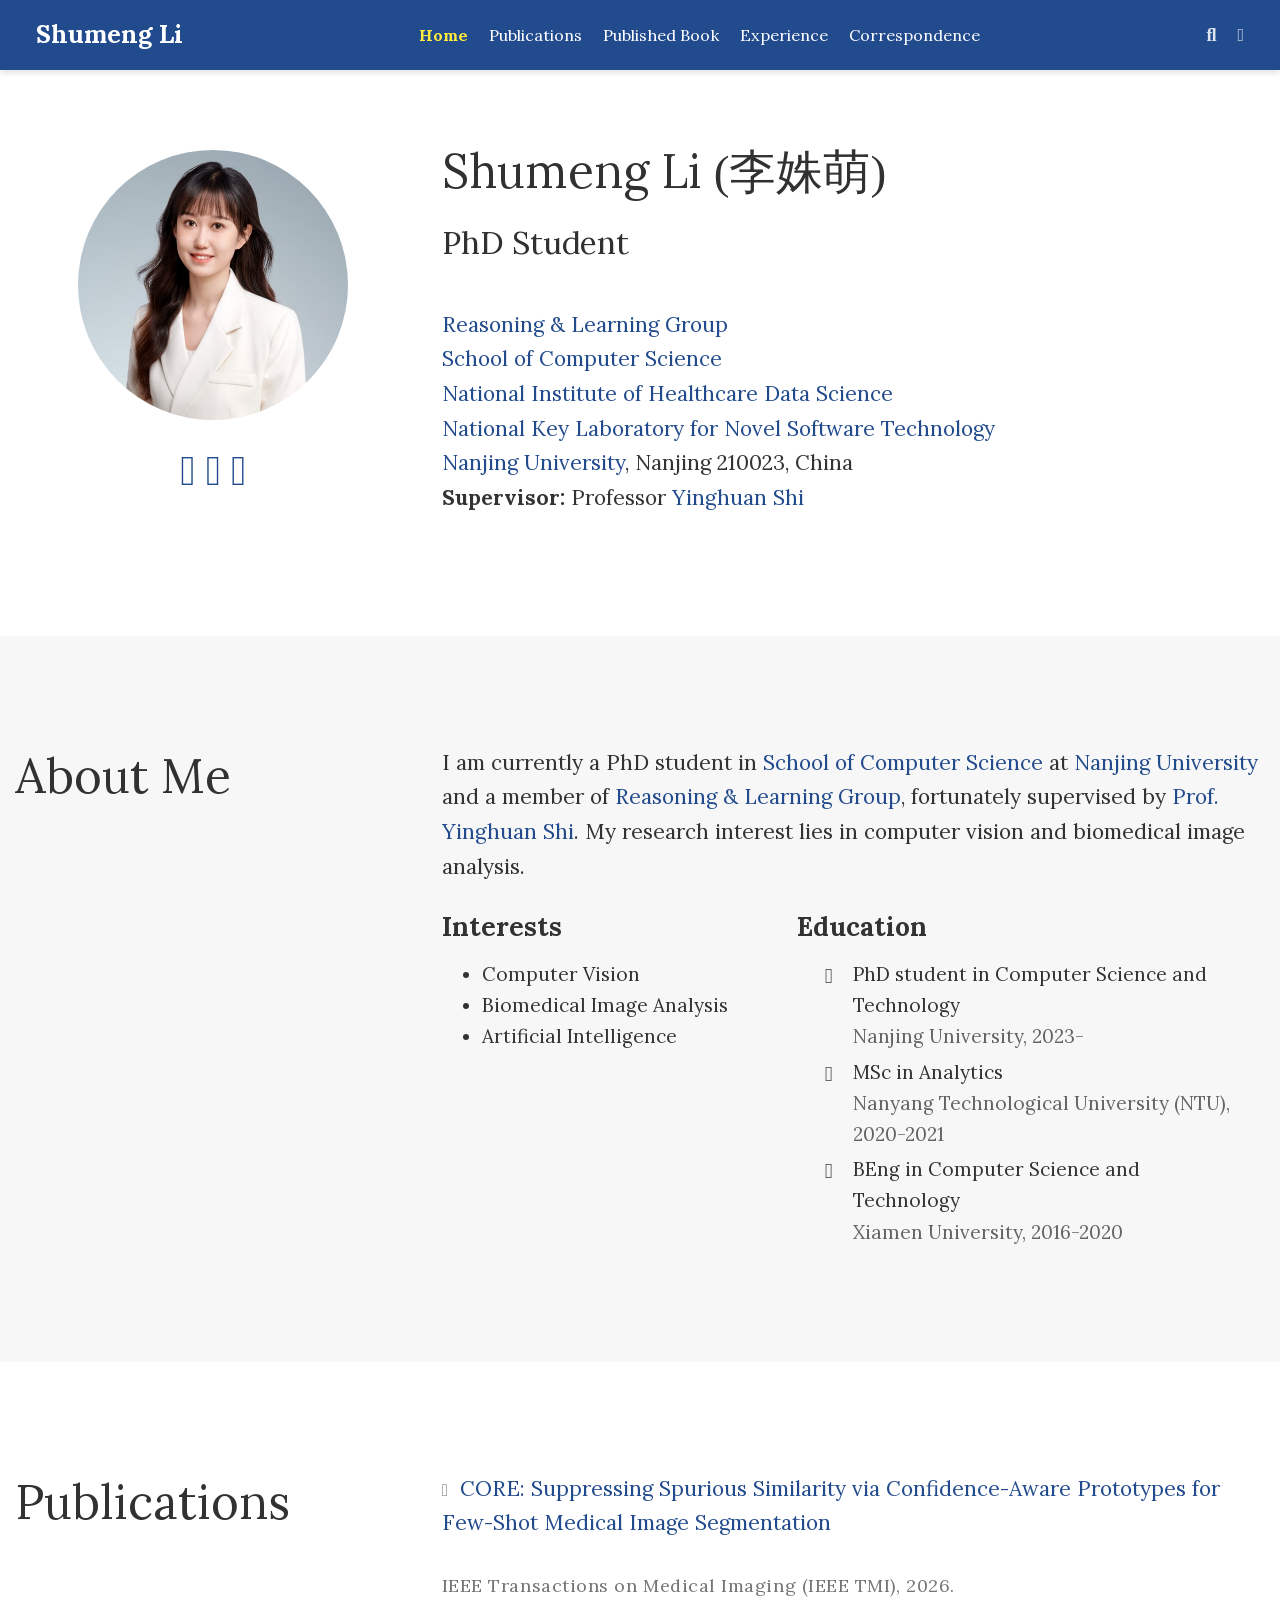
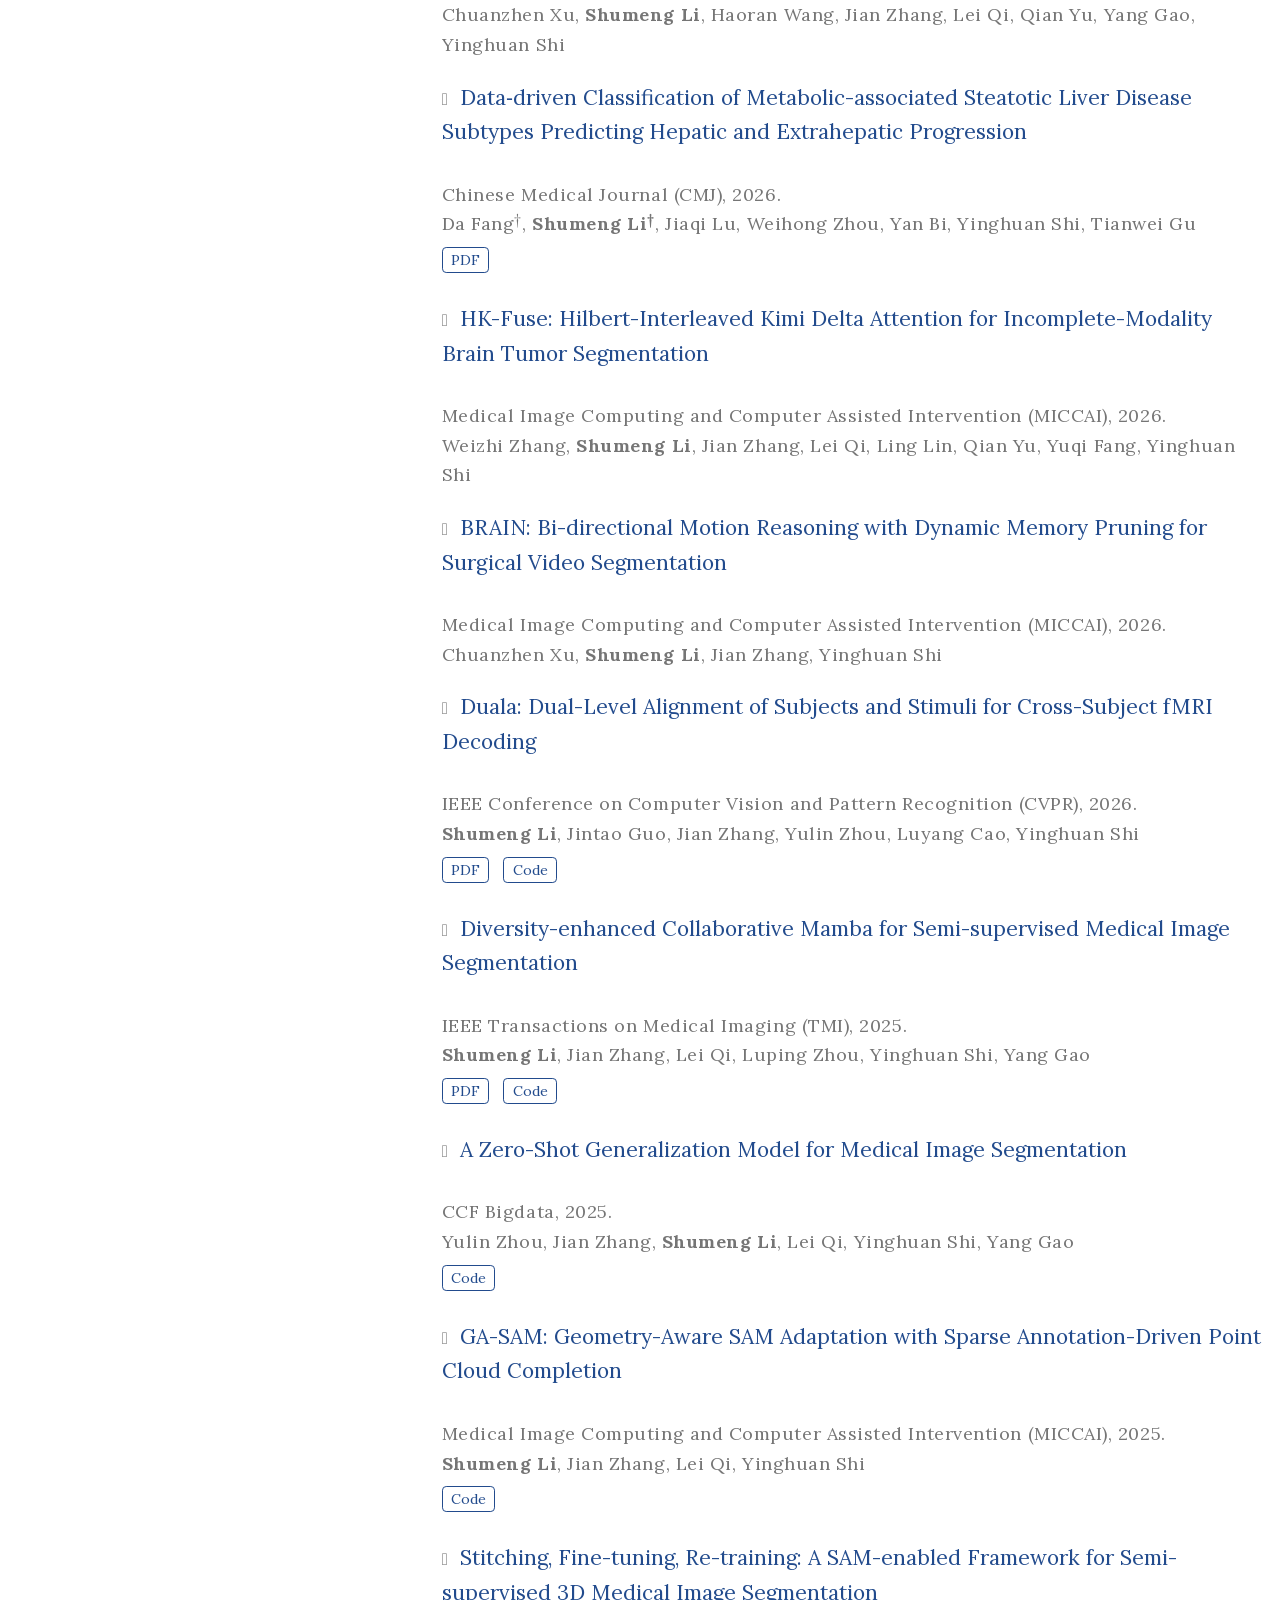
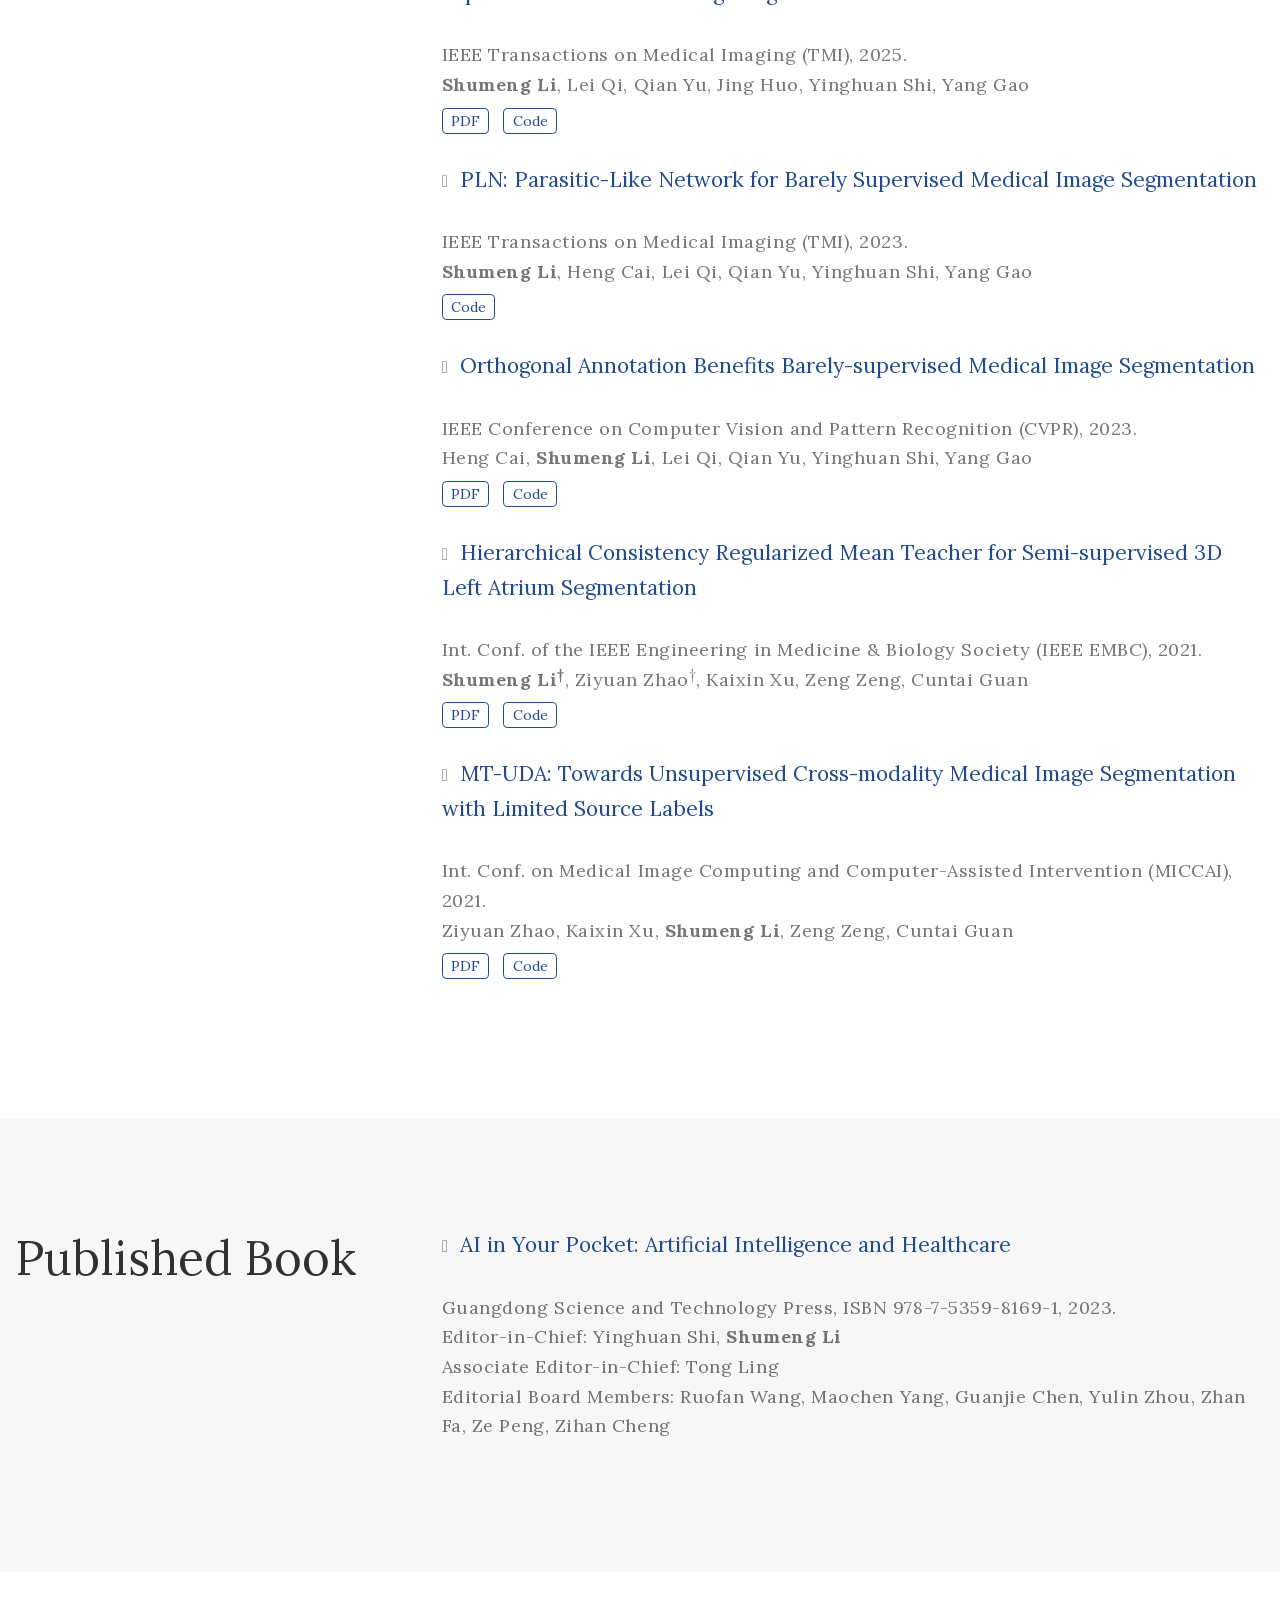
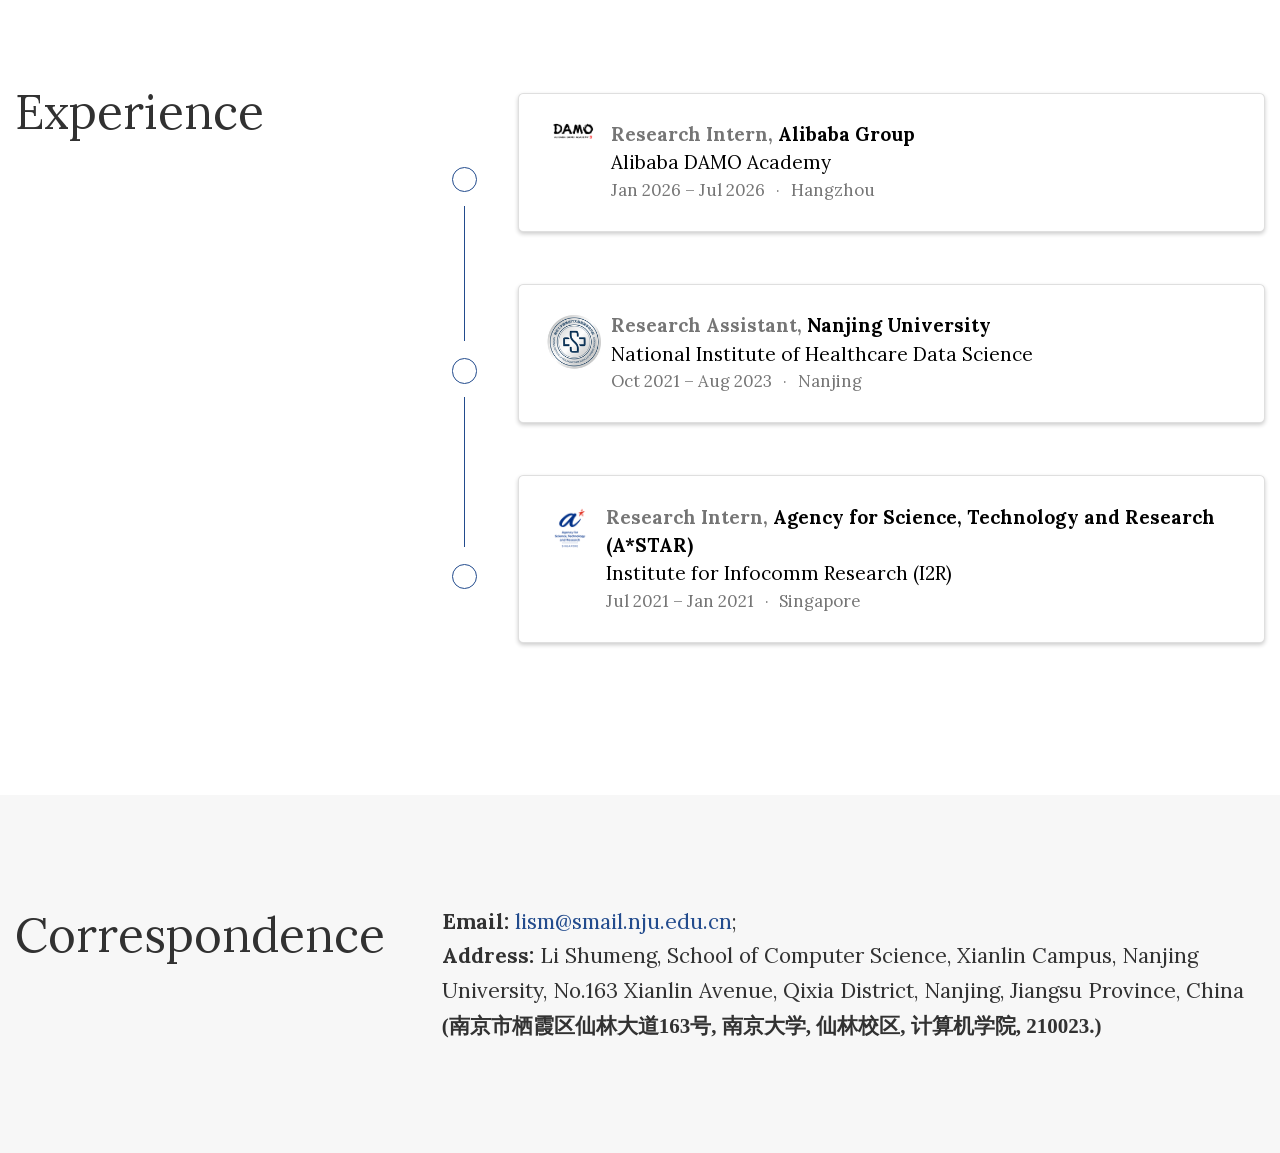
==== commit e7a2bc32: "Match DAMO experience styling and add logo and official links" ====
--- a/index.html
+++ b/index.html
@@ -731,8 +731,10 @@
       <div class="card">
         <div class="card-body">
           <div class="d-flex align-content-start">
+            <div class="mr-2 mb-2"><a href="https://damo.alibaba.com/" target="_blank" rel="noopener"><img src="/media/icons/brands/damo.webp" width="56" height="56" style="object-fit: contain;" loading="lazy" decoding="async" alt="Alibaba DAMO Academy"></a></div>
             <div>
-              <div class="section-subheading card-title exp-title text-muted my-0">Research Intern, Alibaba DAMO Academy</div>
+              <div class="section-subheading card-title exp-title text-muted my-0">Research Intern, <a href="https://www.alibabagroup.com/" target="_blank" rel="noopener">Alibaba Group</a></div>
+              <div class="section-subheading card-title exp-company text-muted my-0"><a href="https://damo.alibaba.com/" target="_blank" rel="noopener">Alibaba DAMO Academy</a></div>
               <div class="text-muted exp-meta">
                 Jan 2026 – Jul 2026
                   <span class="middot-divider"></span>
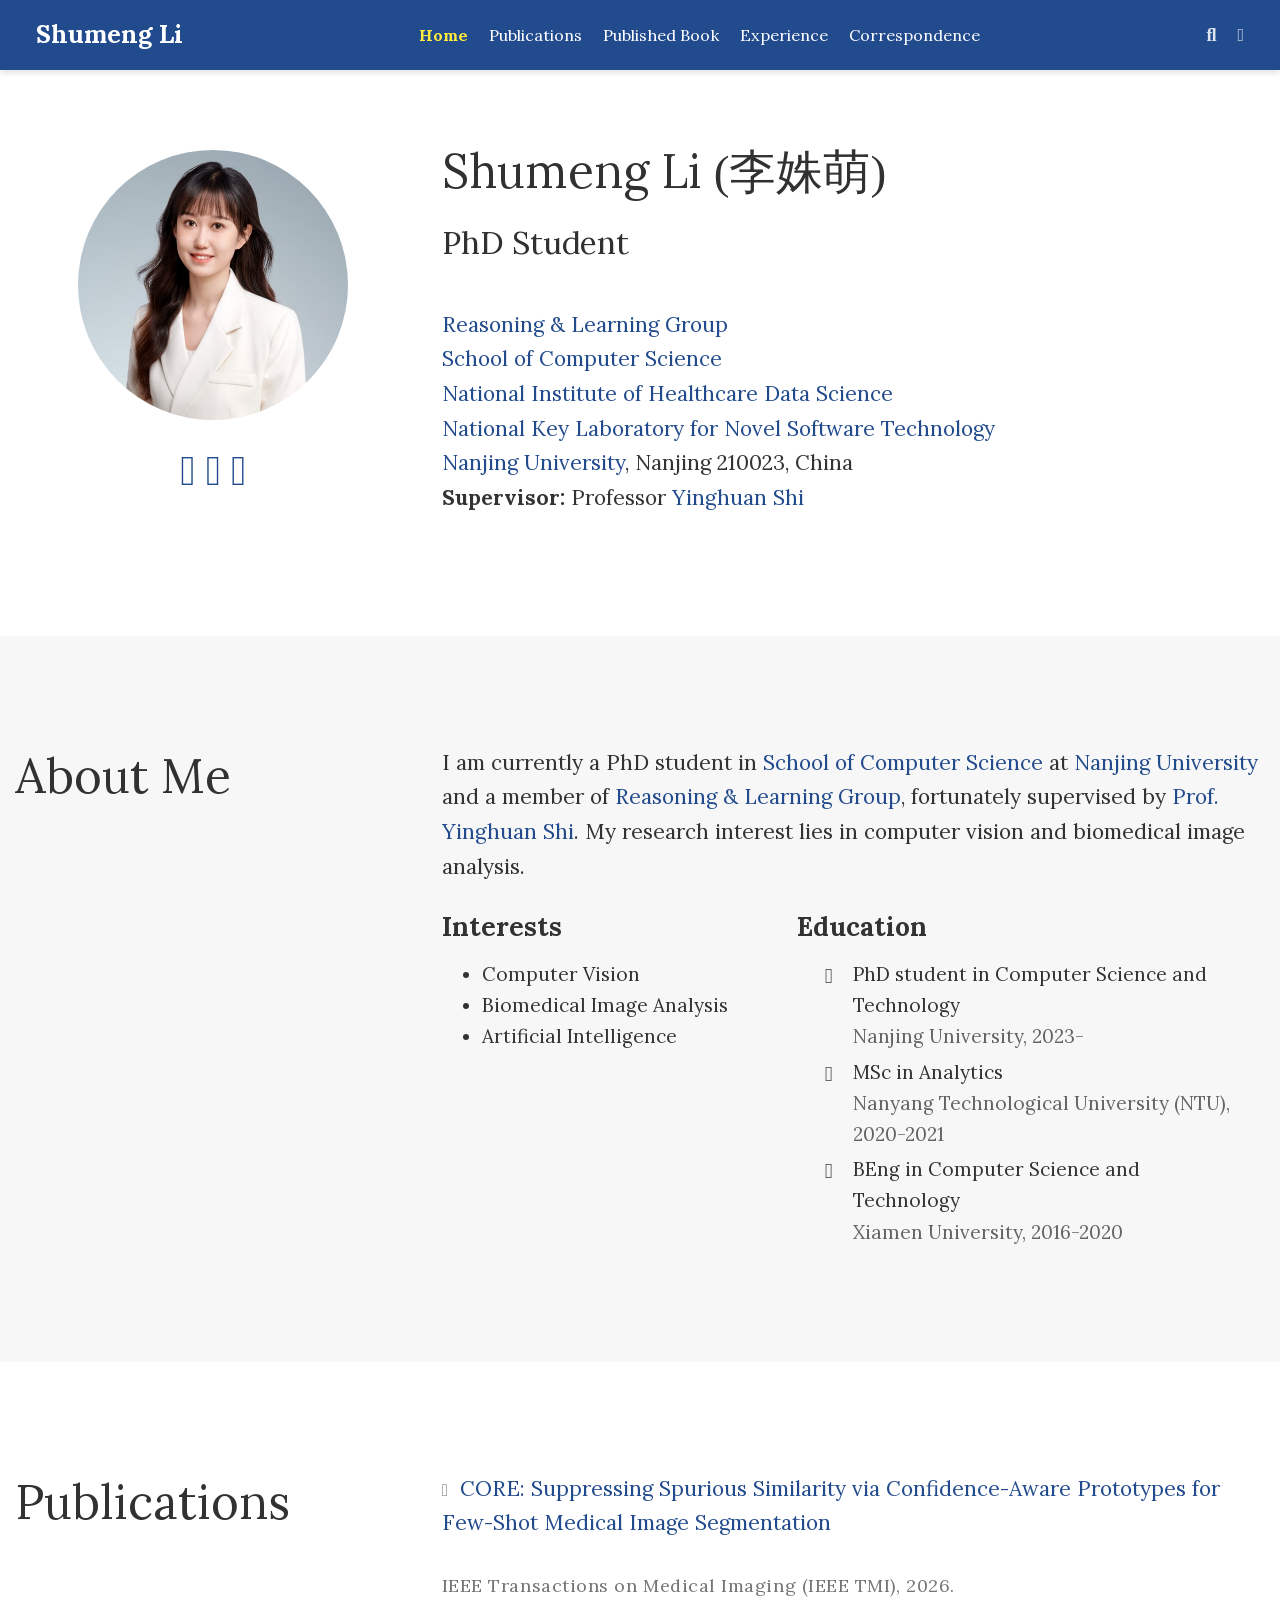
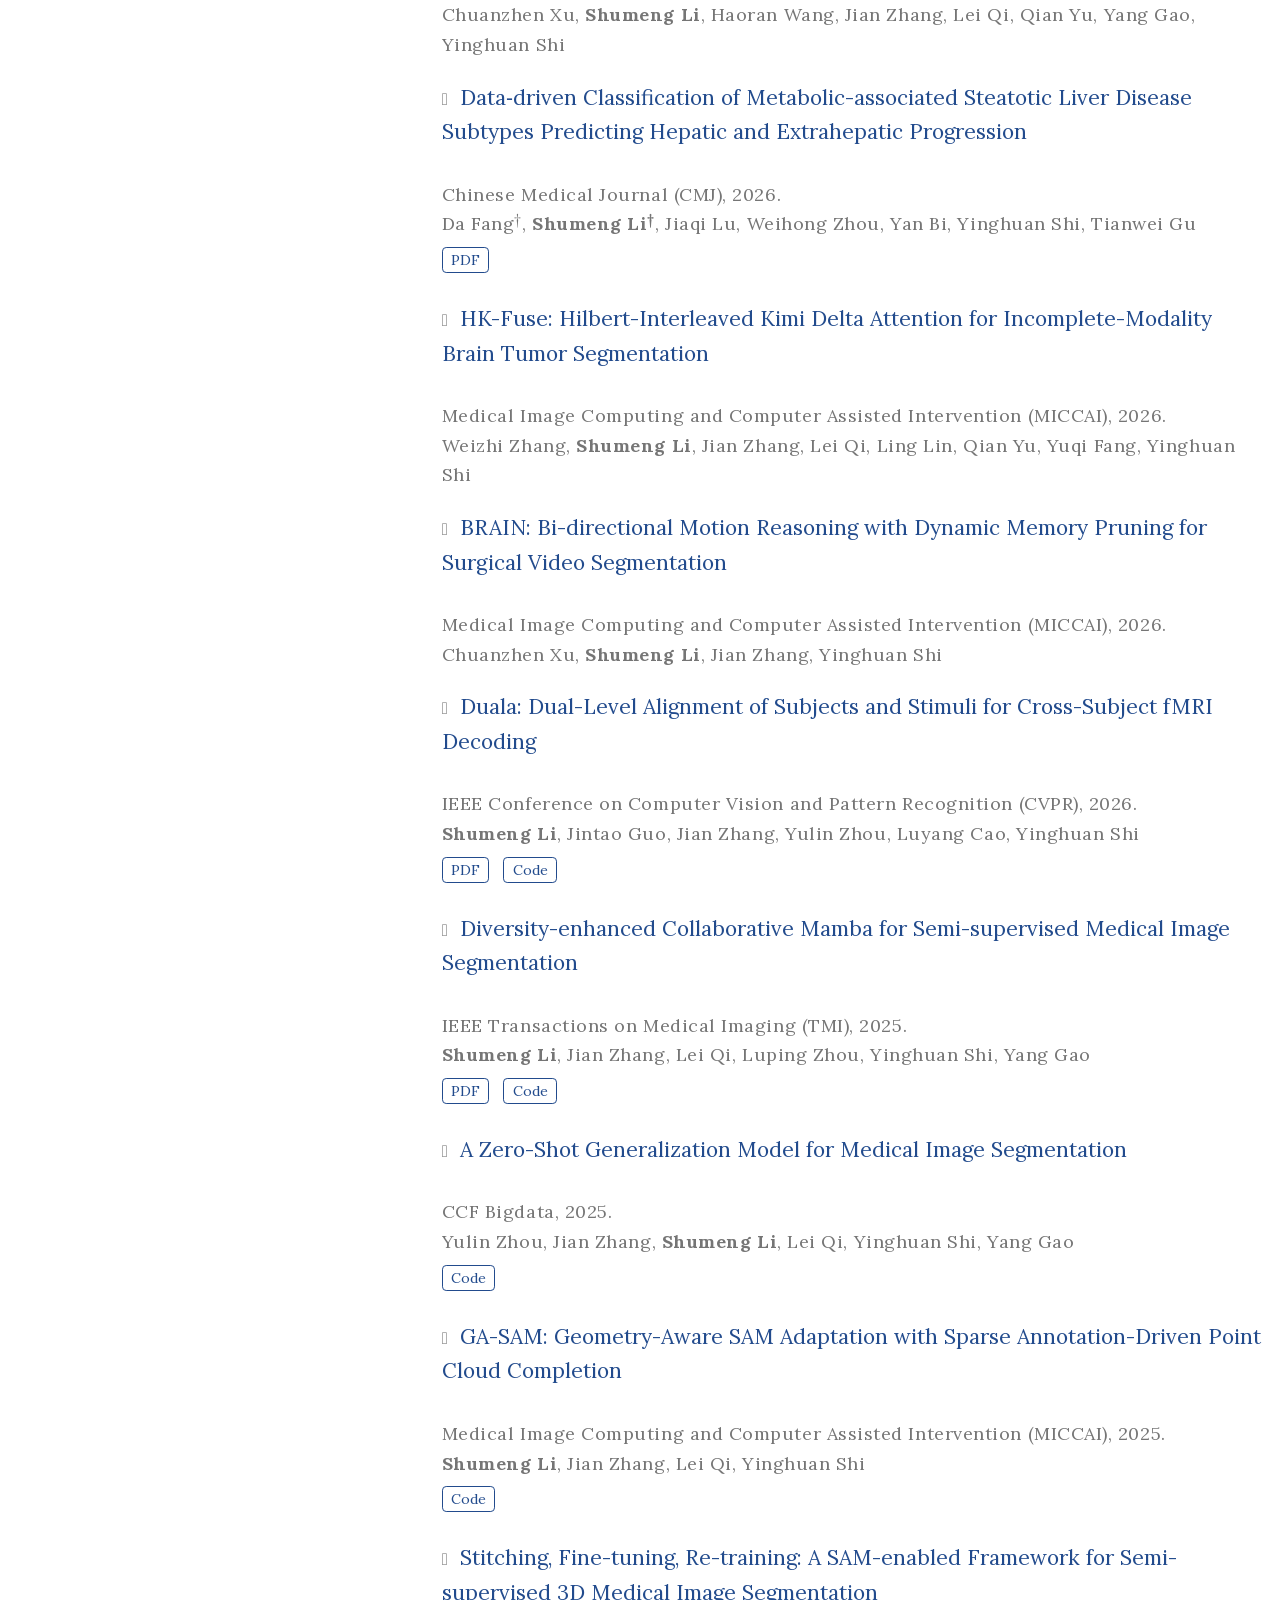
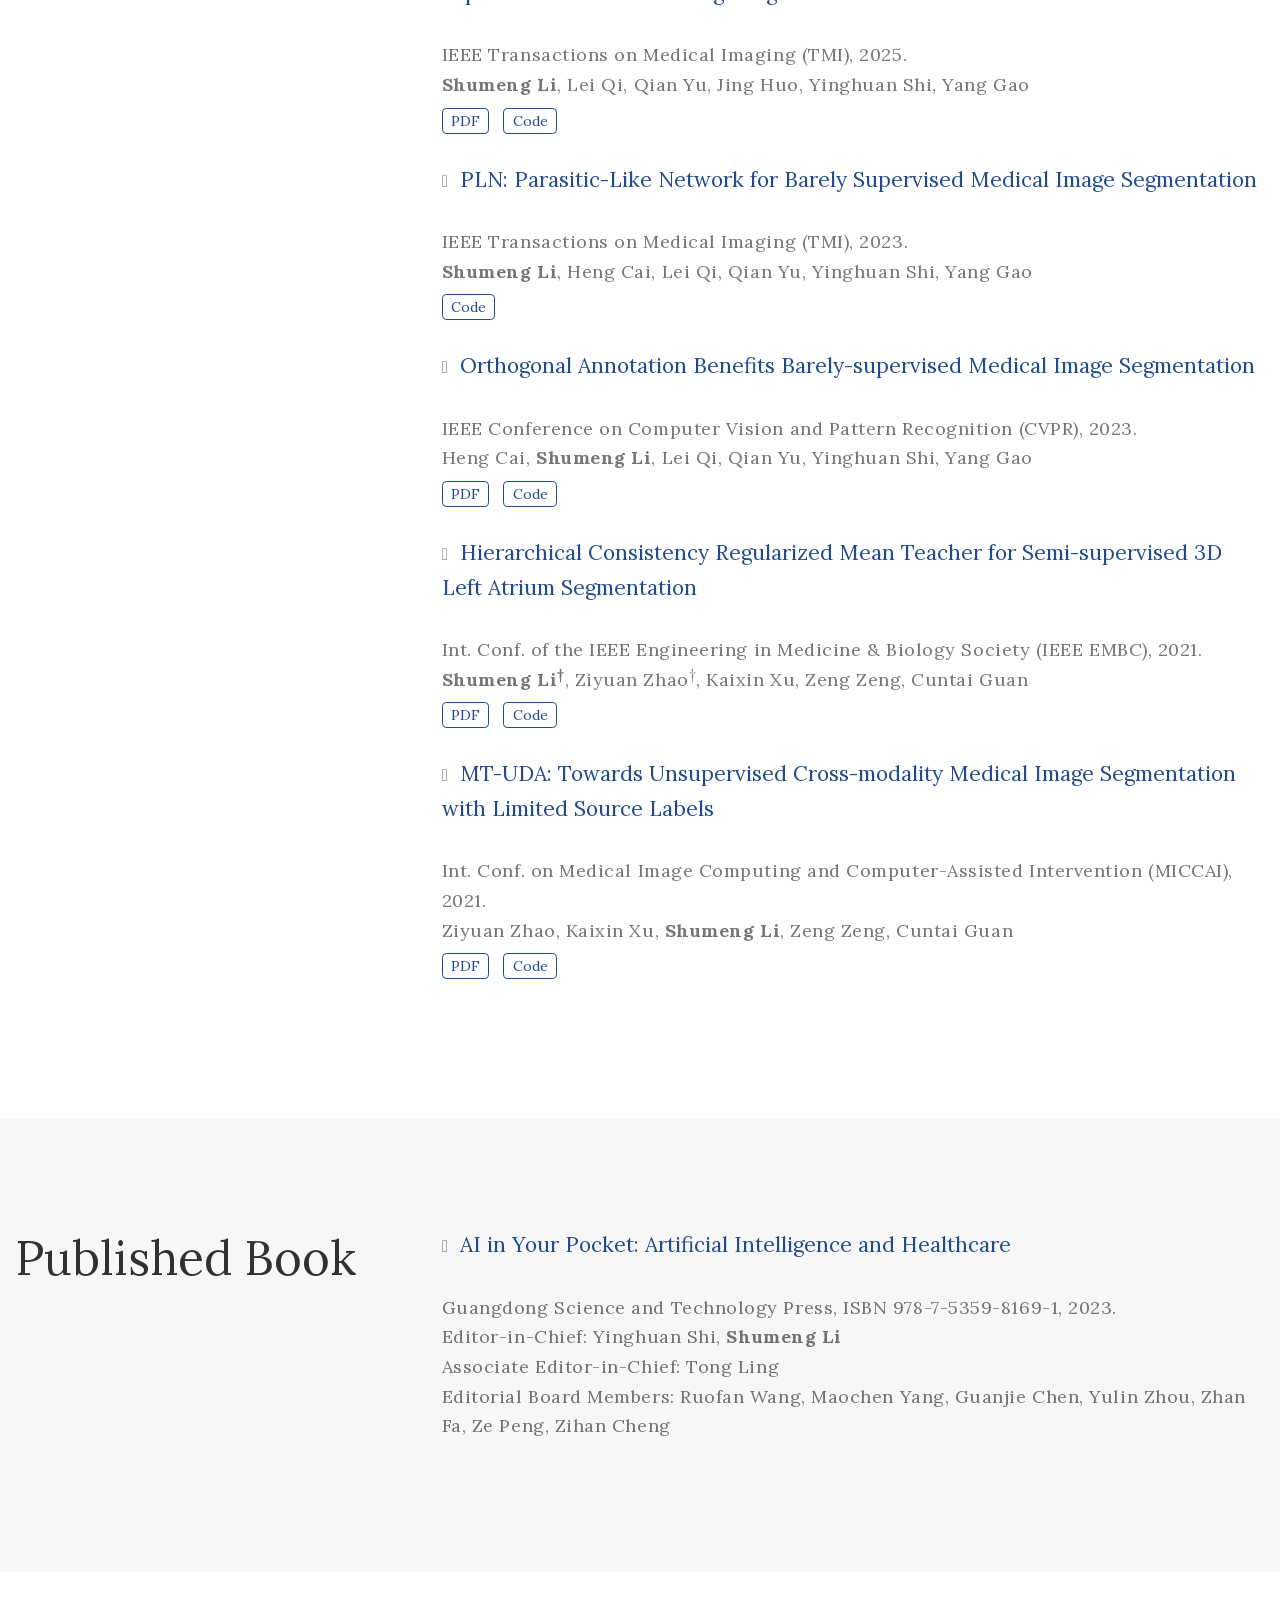
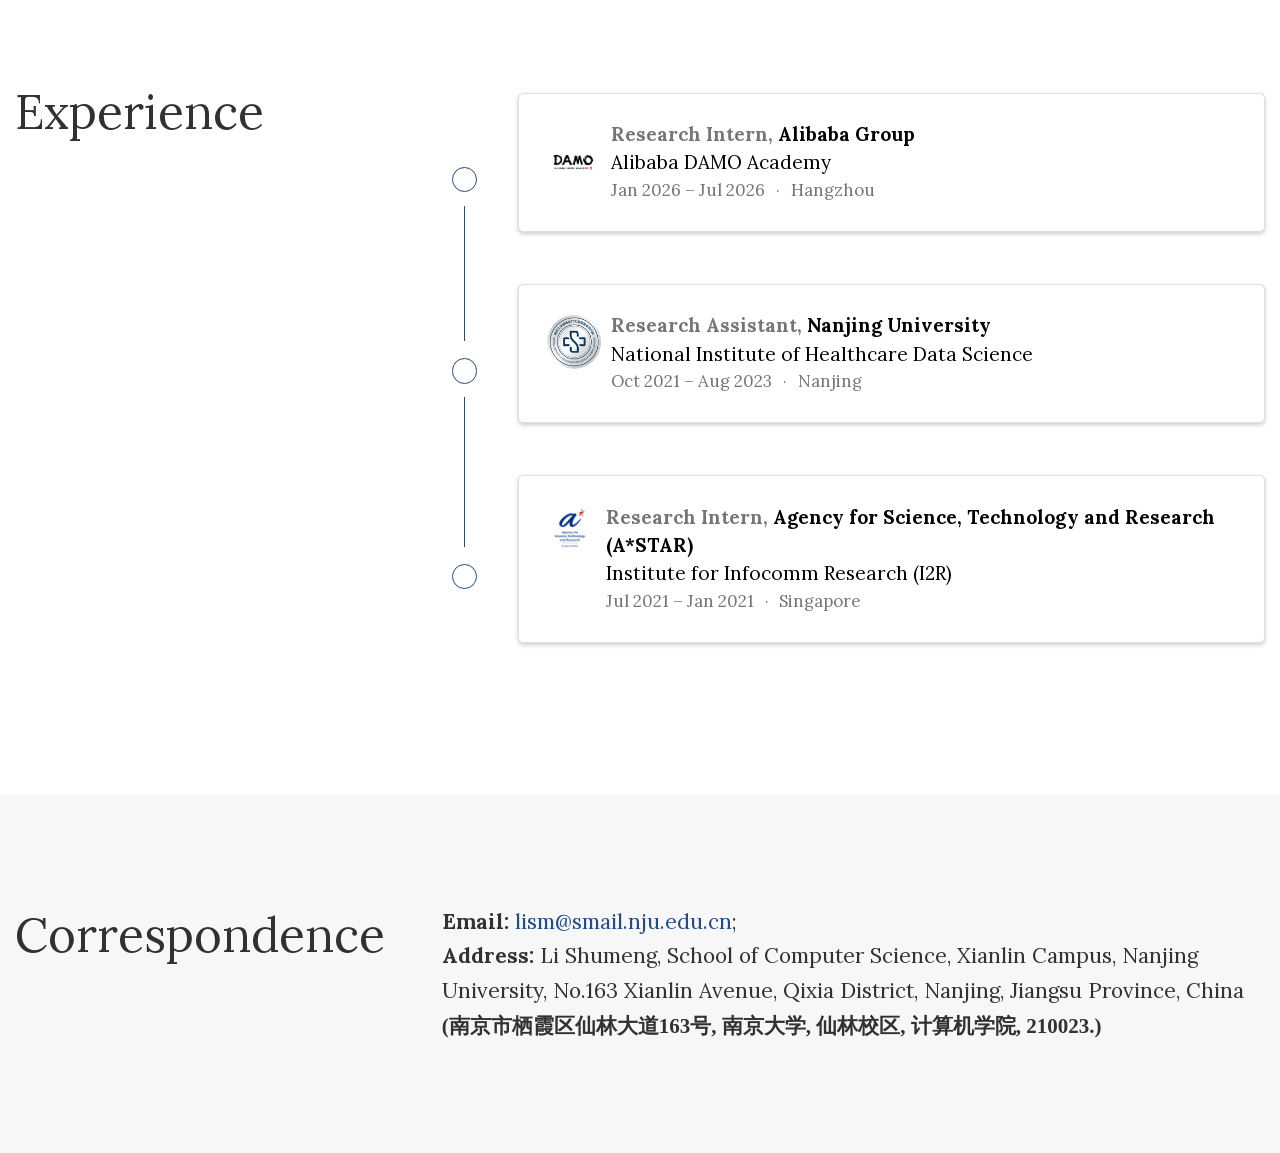
==== commit 5bd2fab6: "Center DAMO logo vertically beside experience text" ====
--- a/index.html
+++ b/index.html
@@ -731,7 +731,7 @@
       <div class="card">
         <div class="card-body">
           <div class="d-flex align-content-start">
-            <div class="mr-2 mb-2"><a href="https://damo.alibaba.com/" target="_blank" rel="noopener"><img src="/media/icons/brands/damo.webp" width="56" height="56" style="object-fit: contain;" loading="lazy" decoding="async" alt="Alibaba DAMO Academy"></a></div>
+            <div class="mr-2 align-self-center flex-shrink-0"><a href="https://damo.alibaba.com/" target="_blank" rel="noopener"><img src="/media/icons/brands/damo.webp" width="56" height="56" style="display: block; width: 56px; height: 56px; object-fit: contain;" loading="lazy" decoding="async" alt="Alibaba DAMO Academy"></a></div>
             <div>
               <div class="section-subheading card-title exp-title text-muted my-0">Research Intern, <a href="https://www.alibabagroup.com/" target="_blank" rel="noopener">Alibaba Group</a></div>
               <div class="section-subheading card-title exp-company text-muted my-0"><a href="https://damo.alibaba.com/" target="_blank" rel="noopener">Alibaba DAMO Academy</a></div>
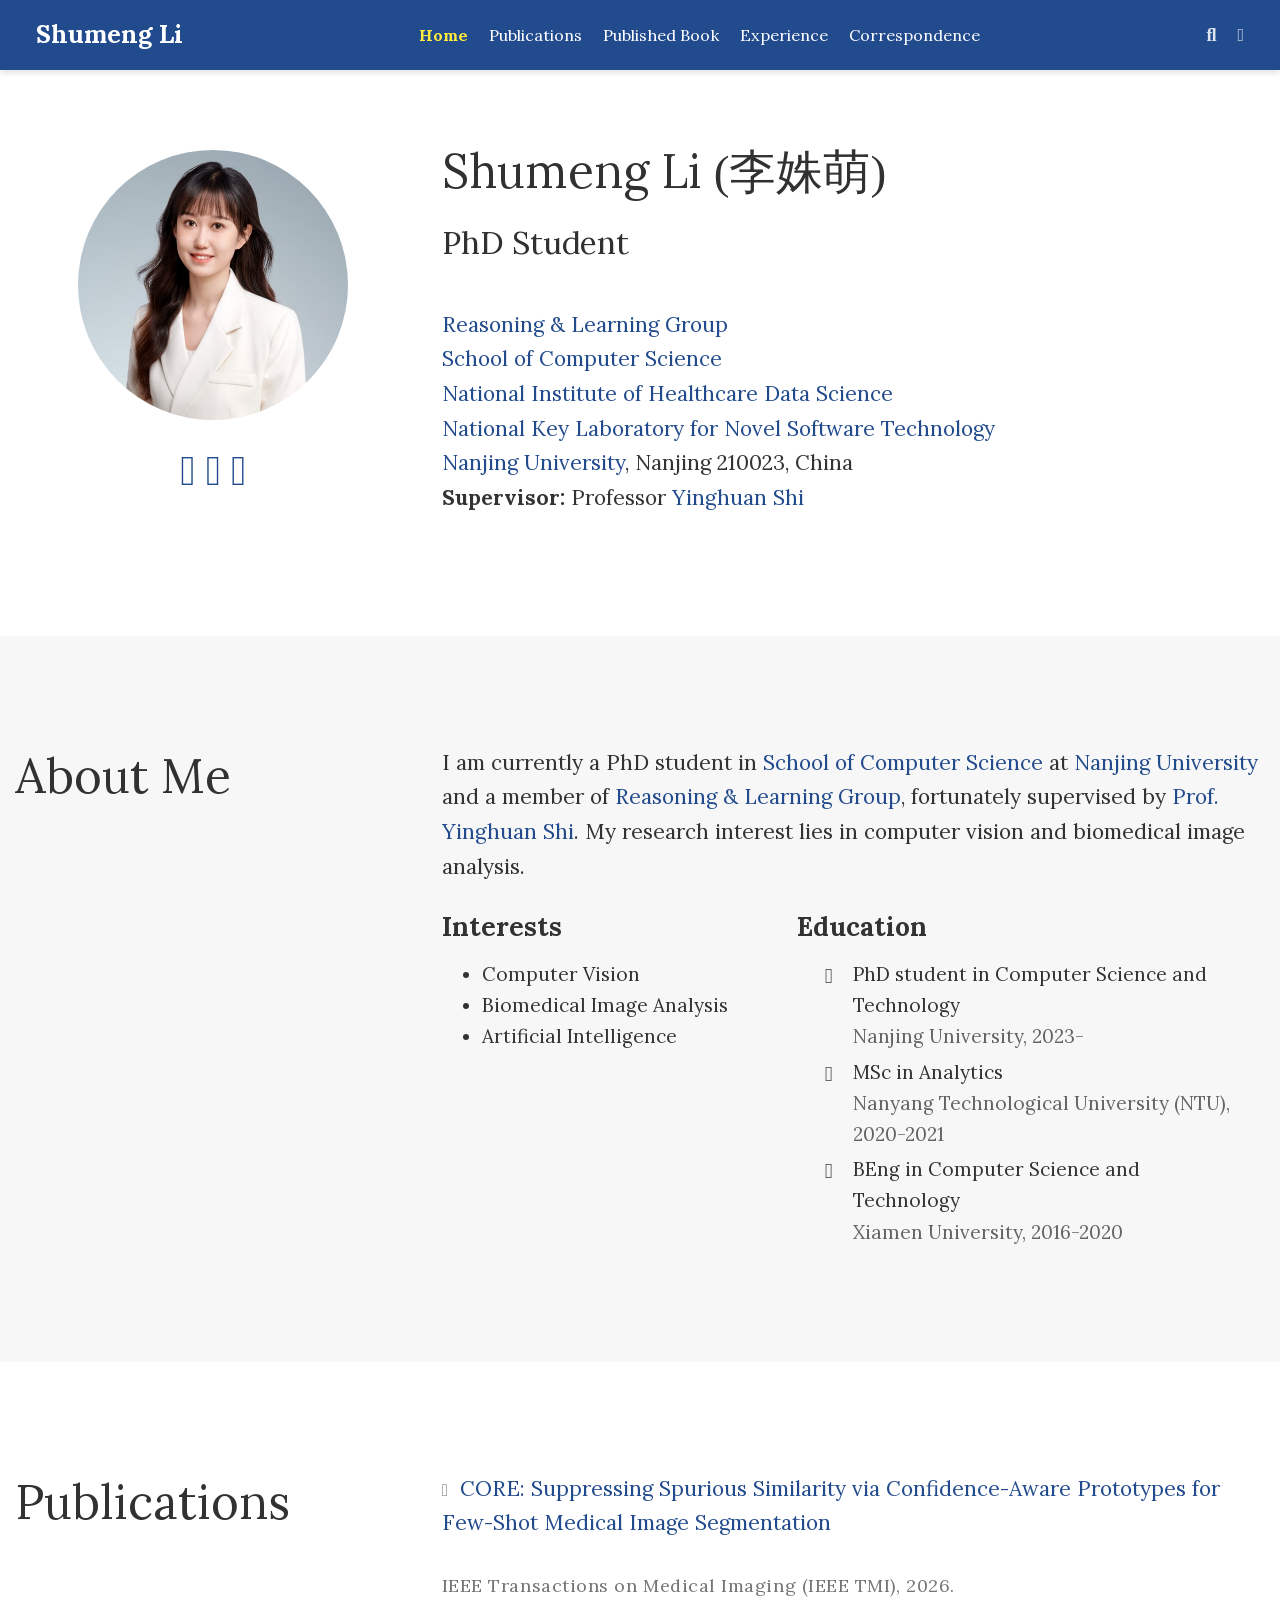
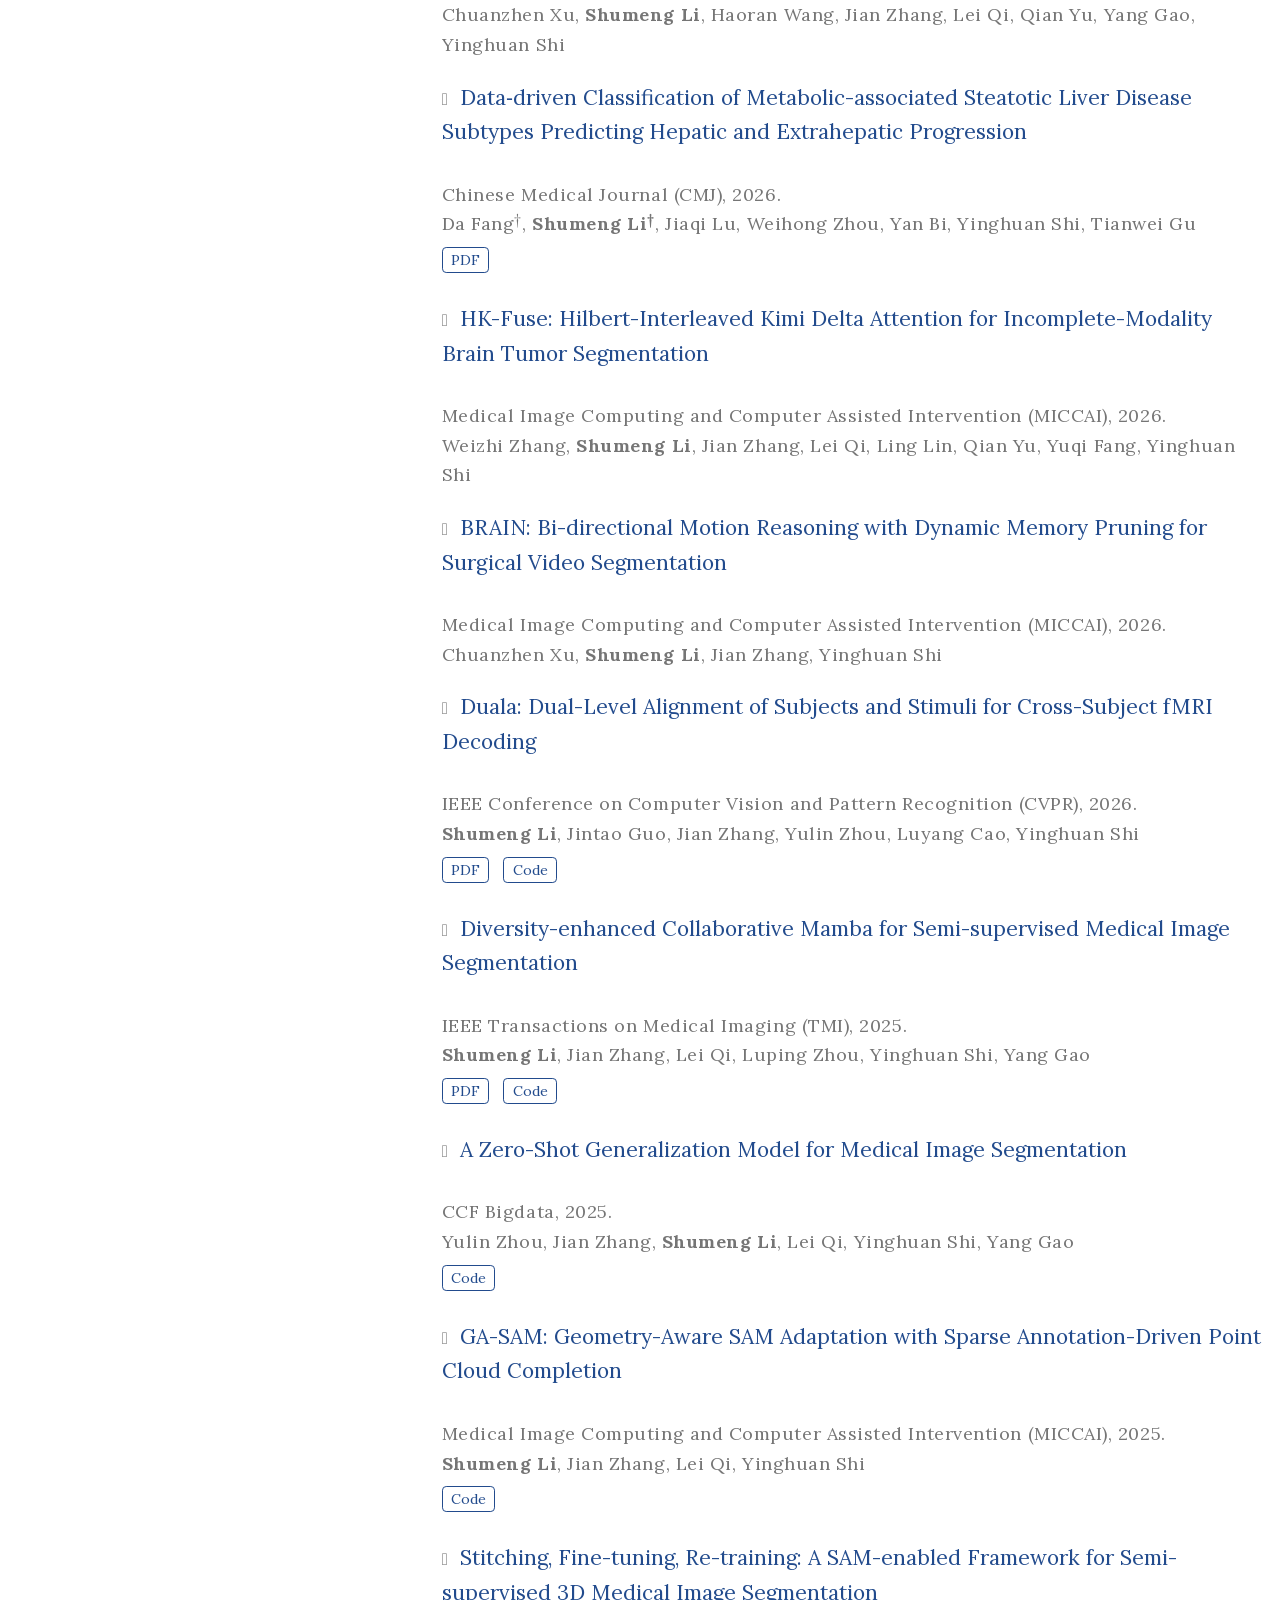
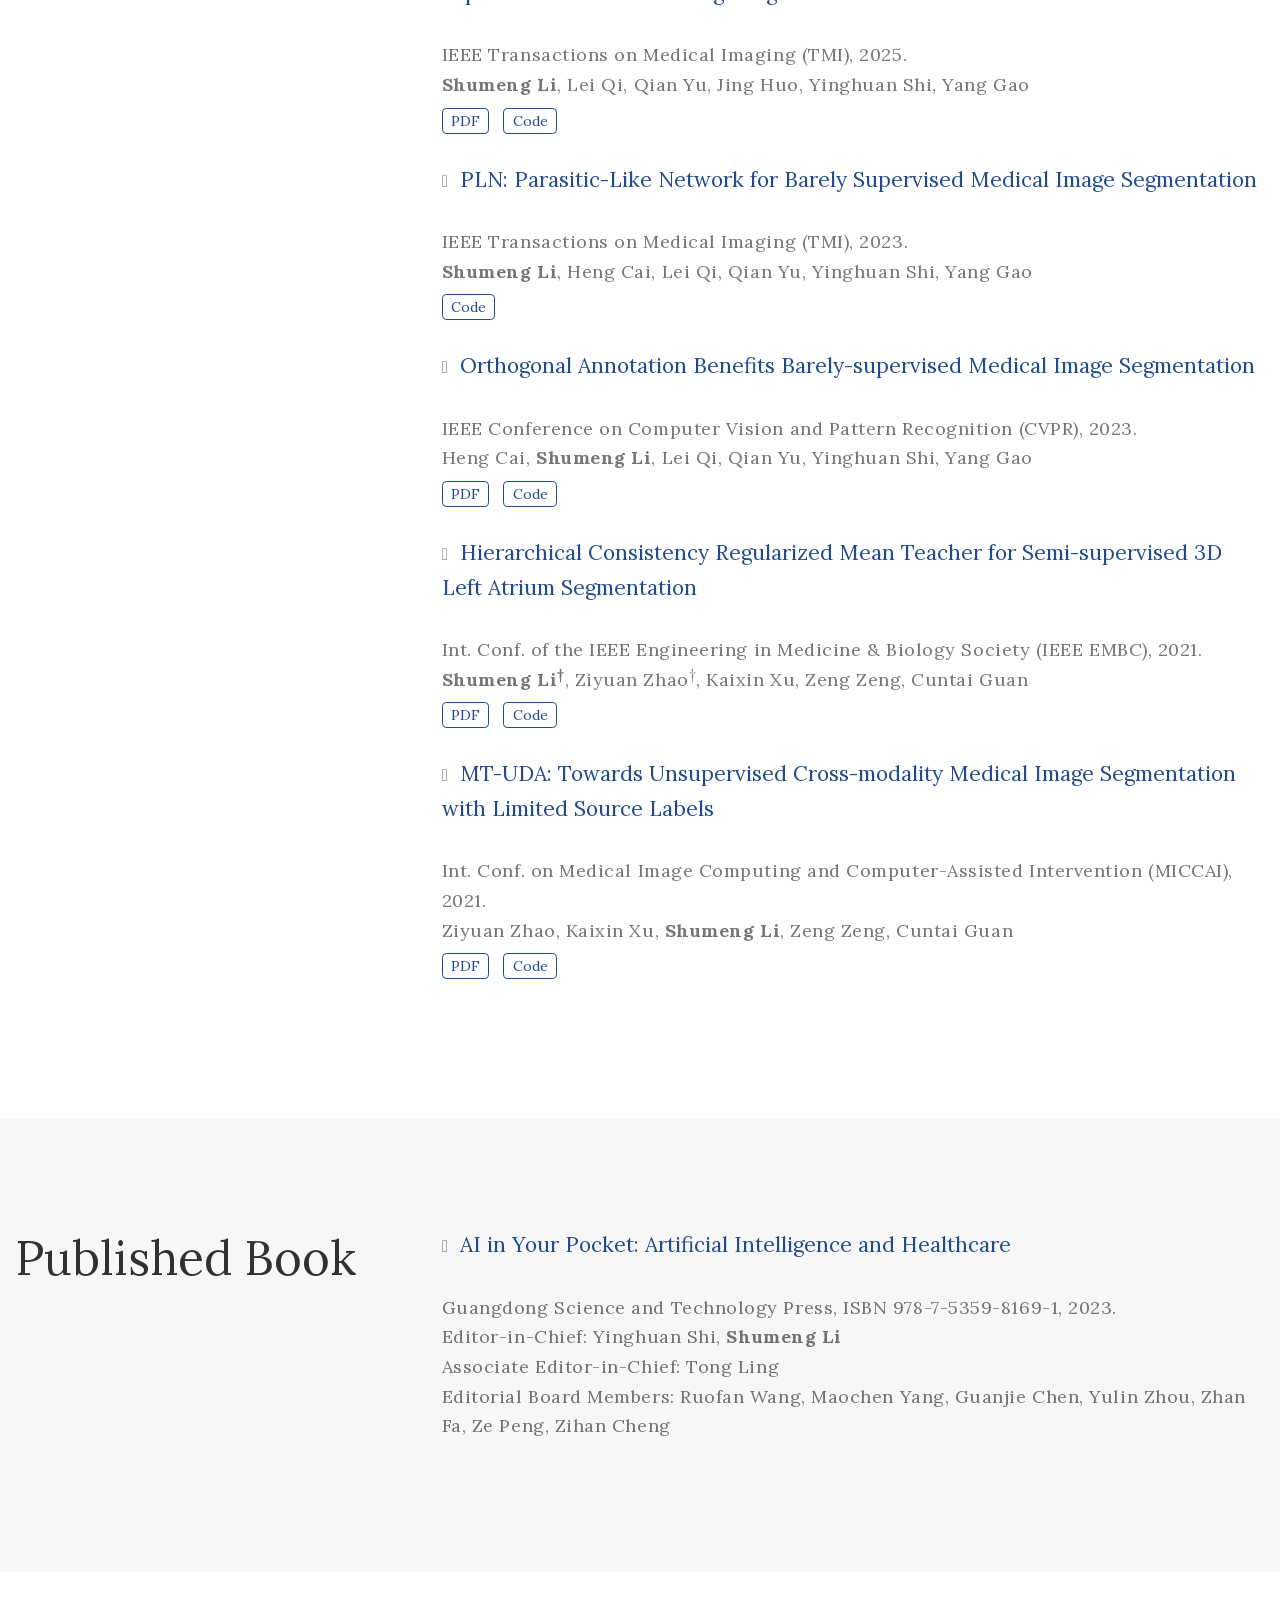
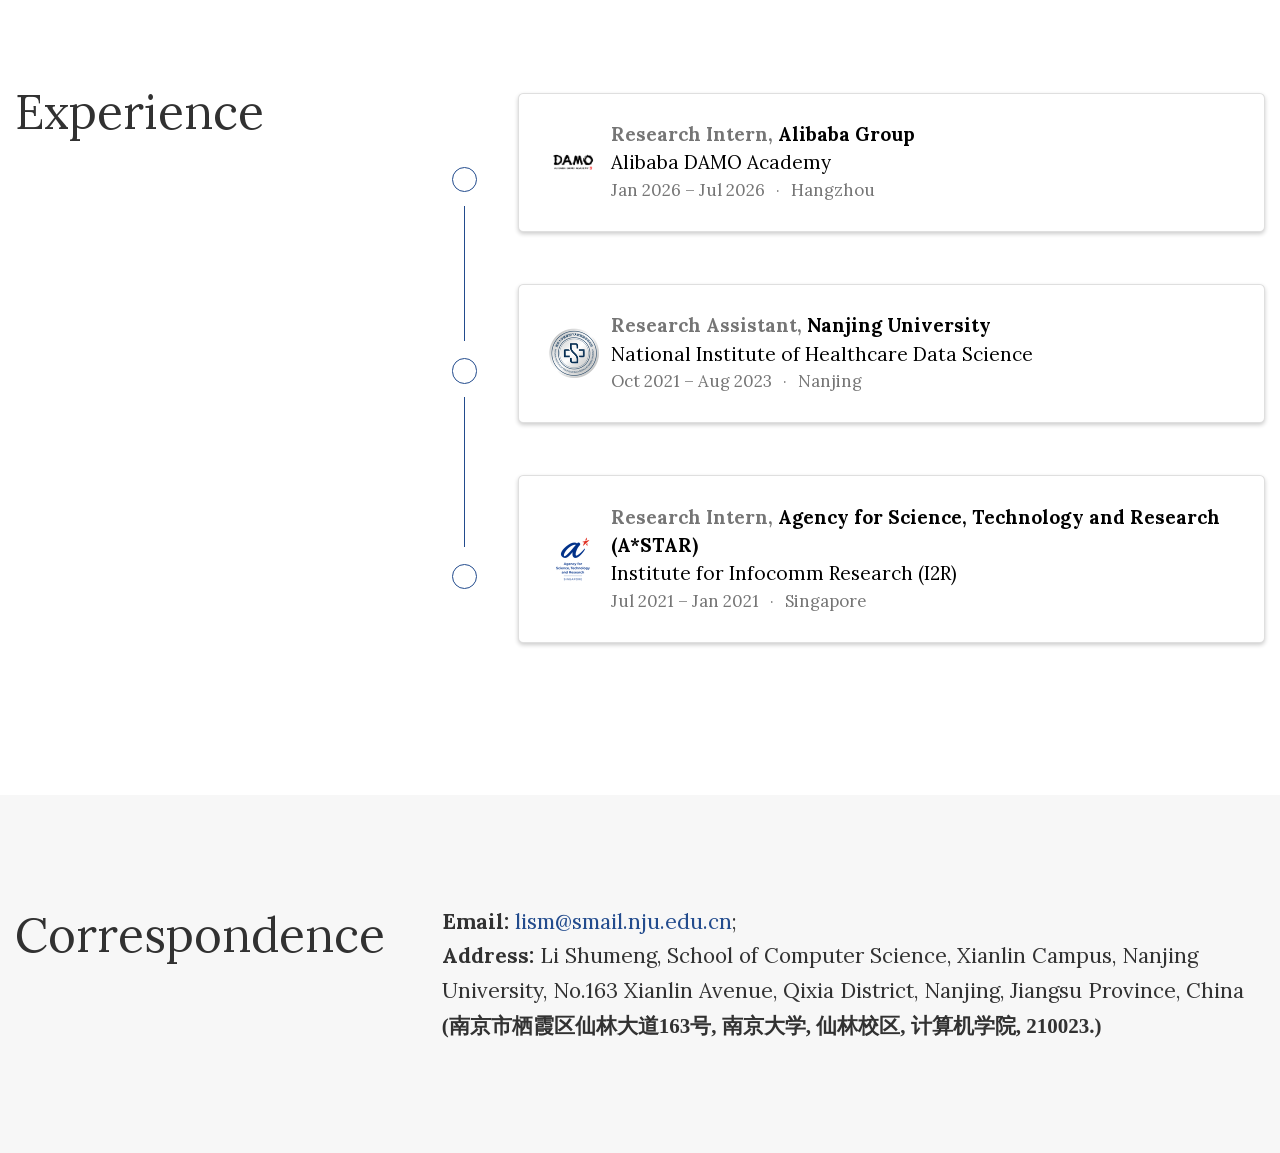
==== commit cab9e883: "Align all experience logos vertically with their text" ====
--- a/index.html
+++ b/index.html
@@ -767,7 +767,7 @@
       <div class="card">
         <div class="card-body">
           <div class="d-flex align-content-start">
-            <div class="mr-2 mb-2"><a href="https://hcdata.nju.edu.cn/" target="_blank" rel="noopener"><img src="/media/icons/brands/yjy.png" width="56px" height="56px" loading="lazy" decoding="async" alt="National Institute of Healthcare Data Science"></a></div>
+            <div class="mr-2 align-self-center flex-shrink-0"><a href="https://hcdata.nju.edu.cn/" target="_blank" rel="noopener"><img src="/media/icons/brands/yjy.png" width="56" height="56" style="display: block; width: 56px; height: 56px; object-fit: contain;" loading="lazy" decoding="async" alt="National Institute of Healthcare Data Science"></a></div>
             <div>
 
               <div class="section-subheading card-title exp-title text-muted my-0">Research Assistant, <a href="https://www.nju.edu.cn/en/" target="_blank" rel="noopener">Nanjing University</a>
@@ -808,7 +808,7 @@
       <div class="card">
         <div class="card-body">
           <div class="d-flex align-content-start">
-            <div class="mr-2 mb-2"><a href="https://www.a-star.edu.sg/i2r" target="_blank" rel="noopener"><img src="/media/icons/brands/astar.png" width="56px" height="56px" loading="lazy" decoding="async" alt="A*STAR"></a></div>
+            <div class="mr-2 align-self-center flex-shrink-0"><a href="https://www.a-star.edu.sg/i2r" target="_blank" rel="noopener"><img src="/media/icons/brands/astar.png" width="56" height="56" style="display: block; width: 56px; height: 56px; object-fit: contain;" loading="lazy" decoding="async" alt="A*STAR"></a></div>
             <div>
 
               <div class="section-subheading card-title exp-title text-muted my-0">Research Intern, <a href="https://www.a-star.edu.sg/" target="_blank" rel="noopener">Agency for Science, Technology and Research (A*STAR)</a>
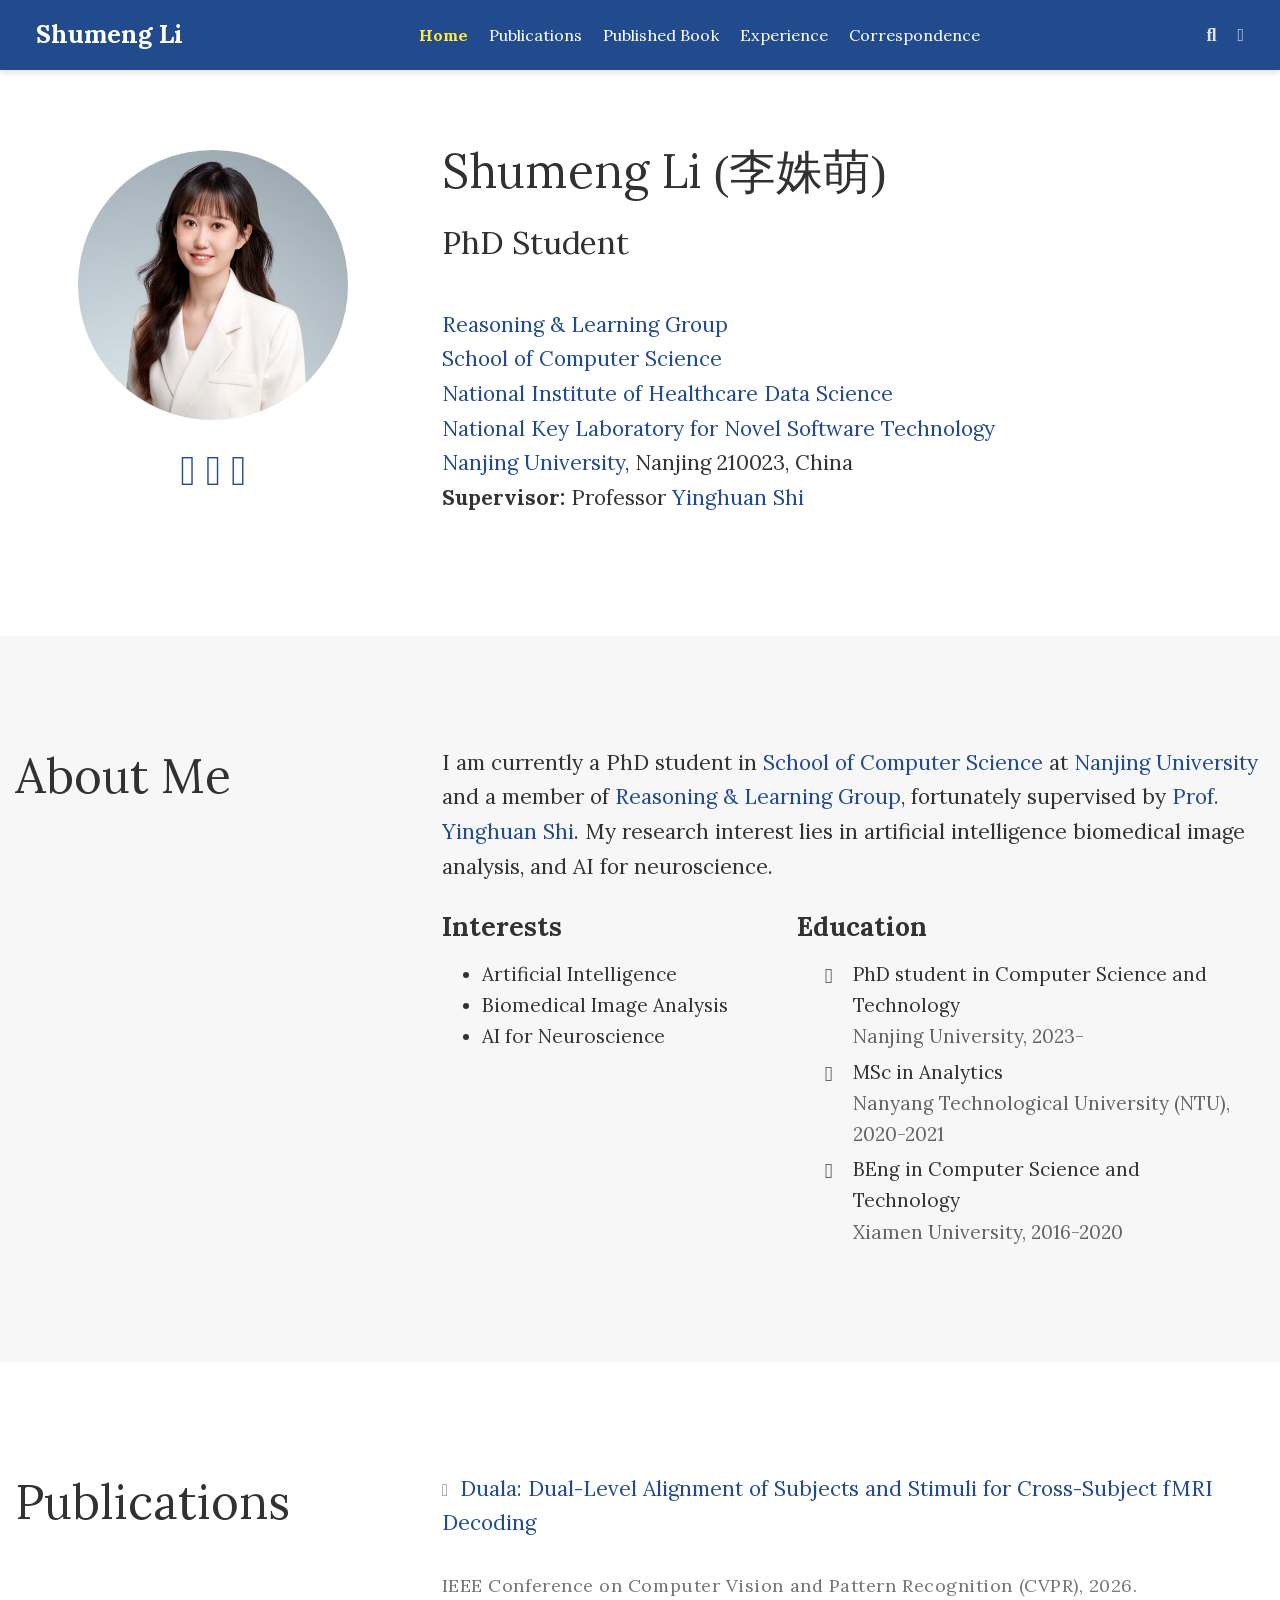
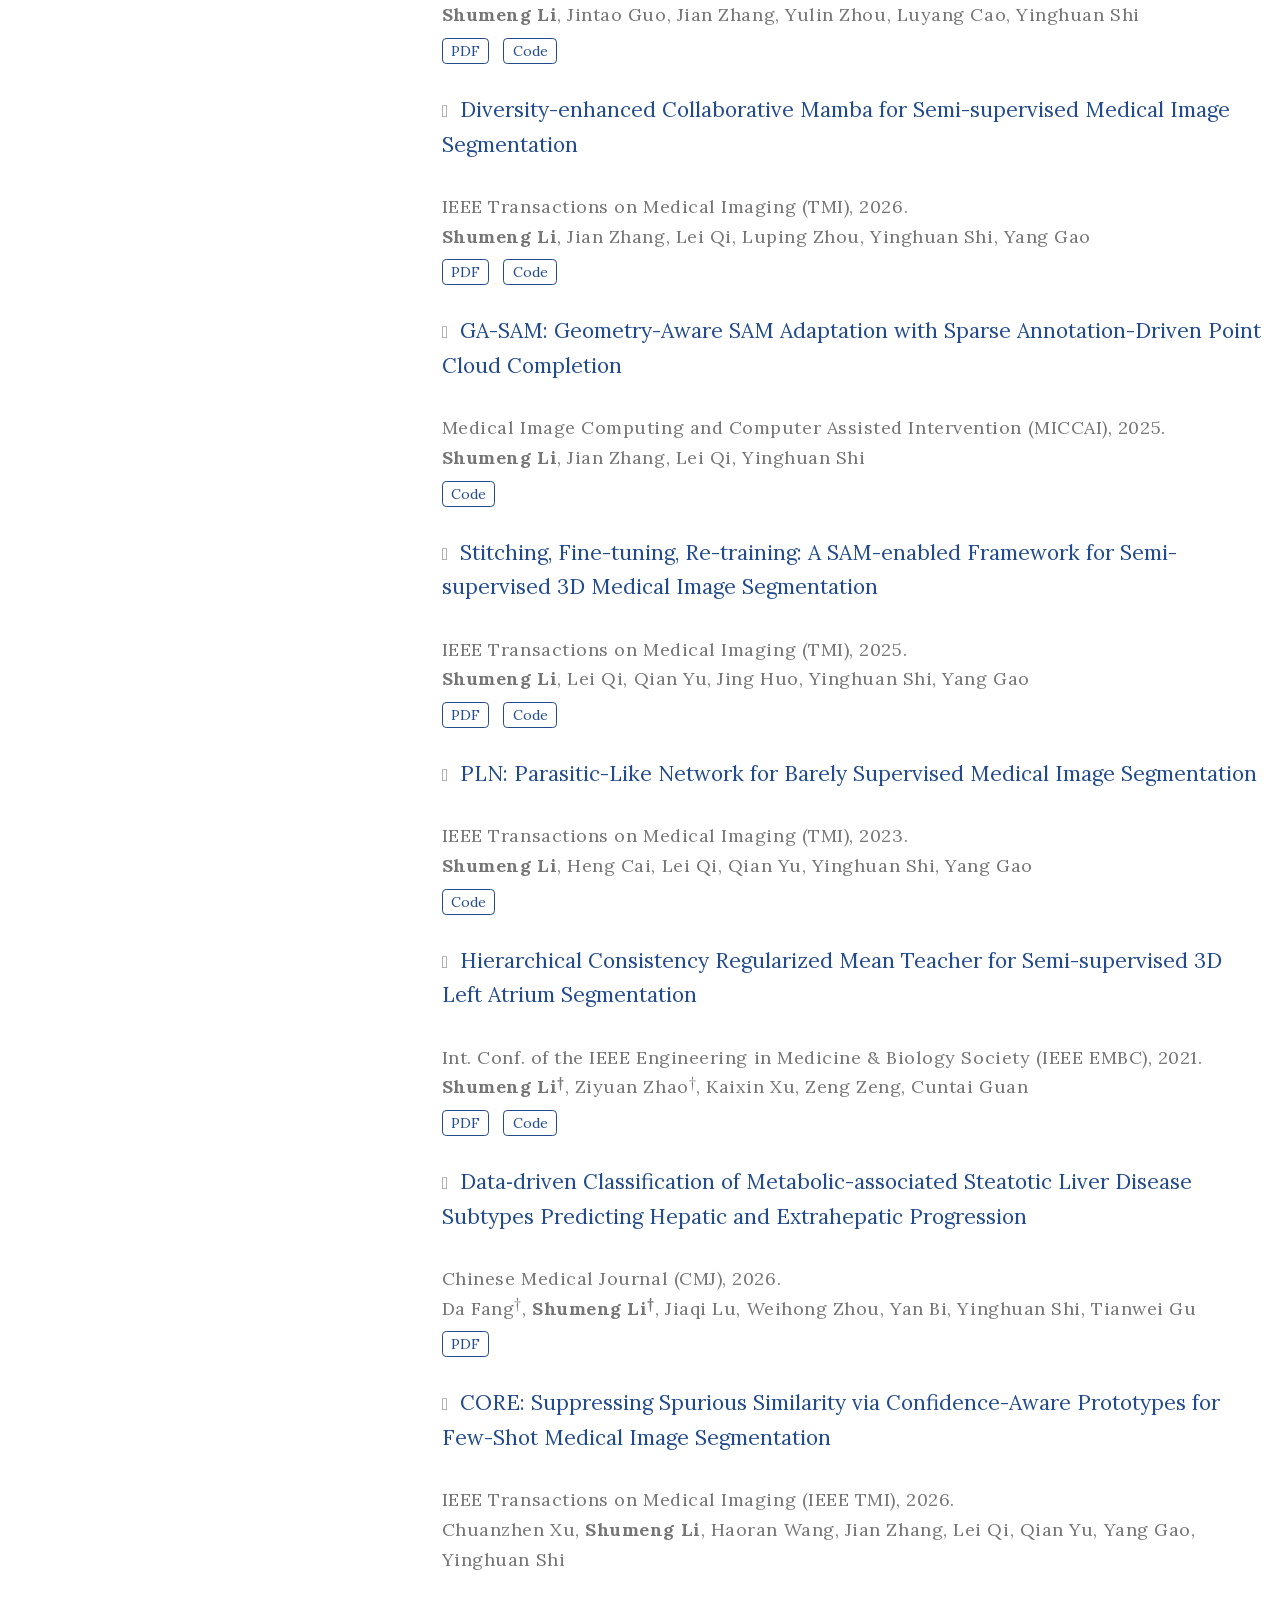
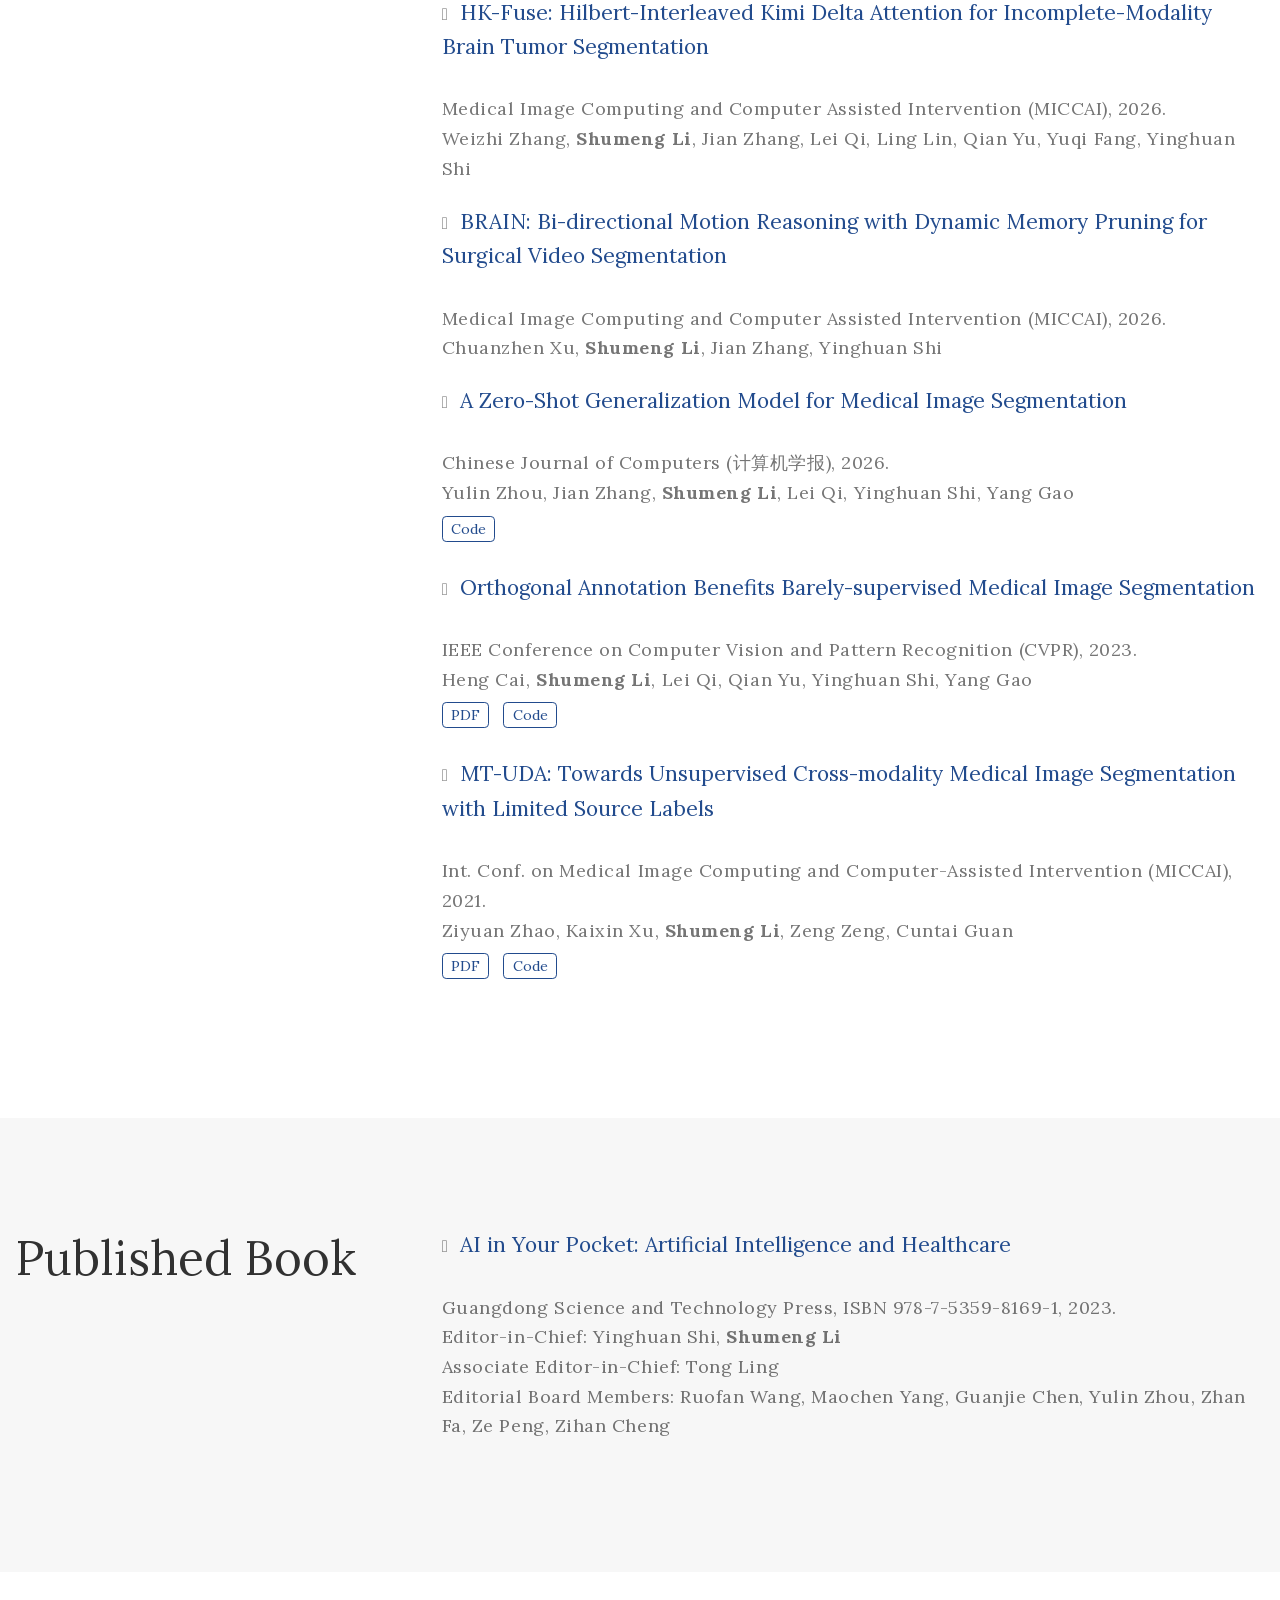
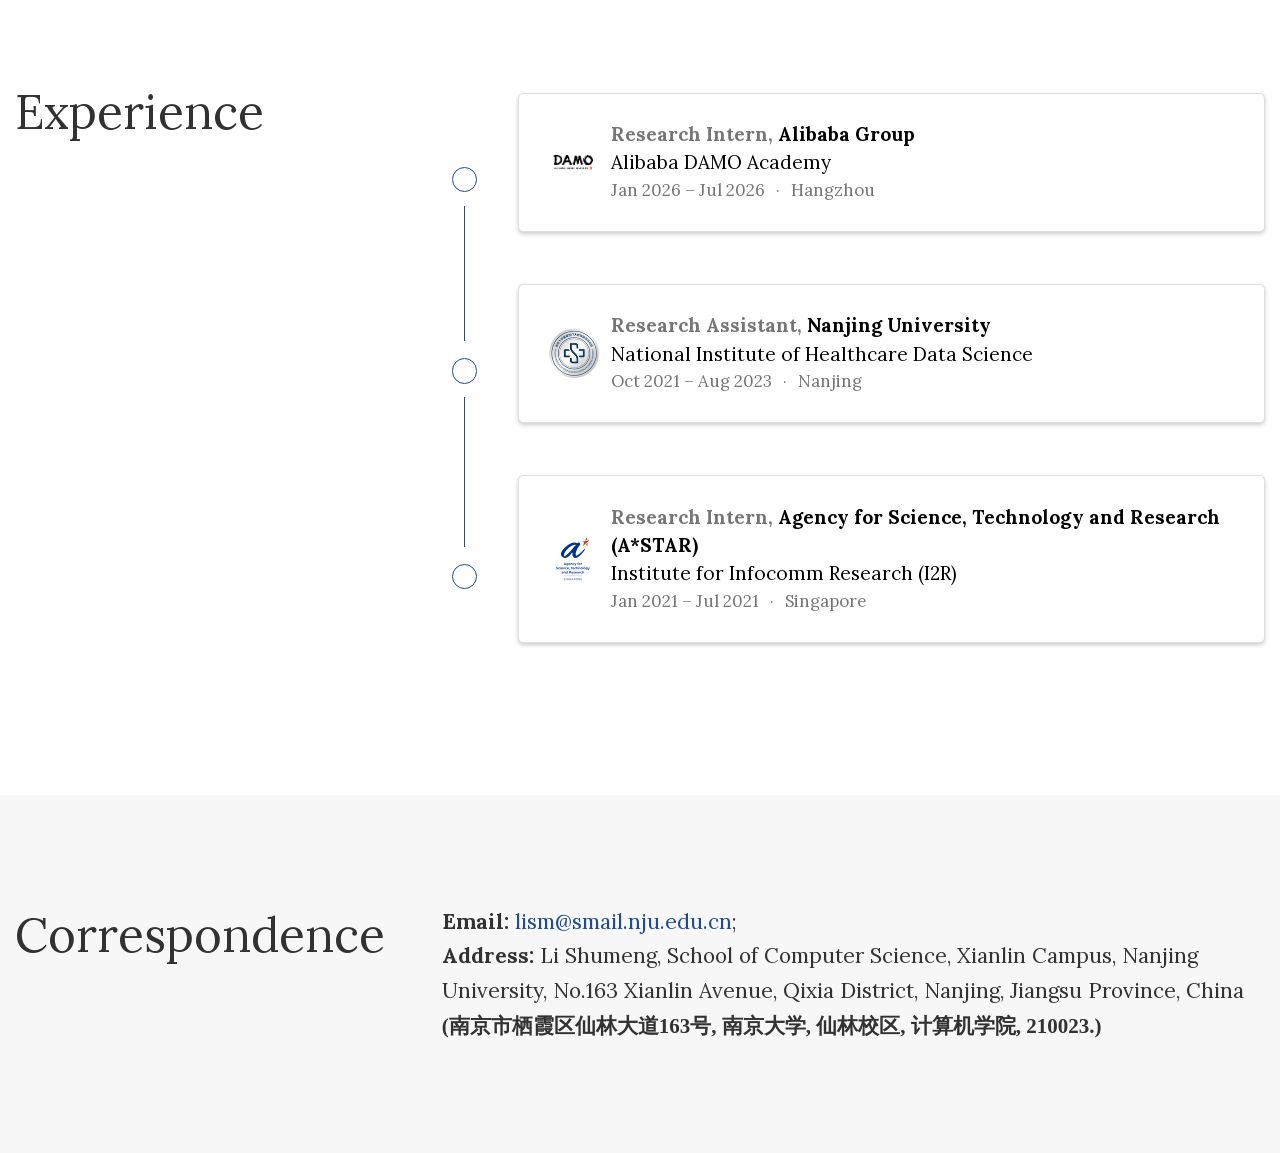
==== commit b5a0f825: "Update research interests, publications, and experience dates" ====
--- a/index.html
+++ b/index.html
@@ -228,7 +228,7 @@
       <p>I am currently a PhD student in <a href="http://www.cs.nju.edu.cn/">School of Computer Science</a> at <a href="http://www.nju.edu.cn/">Nanjing University</a>
           and a member of <a href="https://cs.nju.edu.cn/rl/index_eng.htm">Reasoning &amp; Learning Group</a>,
           fortunately supervised by <a href="https://cs.nju.edu.cn/shiyh/index.htm">Prof. Yinghuan Shi</a>.
-          My research interest lies in computer vision and biomedical image analysis.
+          My research interest lies in artificial intelligence biomedical image analysis, and AI for neuroscience.
 
 </p>
 
@@ -239,9 +239,9 @@
       <div class="col-md-5">
         <div class="section-subheading">Interests</div>
         <ul class="ul-interests mb-0">
-          <li>Computer Vision</li>
+          <li>Artificial Intelligence</li>
           <li>Biomedical Image Analysis</li>
-          <li>Artificial Intelligence</li>
+          <li>AI for Neuroscience</li>
 
         </ul>
 
@@ -301,25 +301,178 @@
 
 <div class="view-list view-list-item" id="publication-1" data-searchable="">
   <i class="far fa-file-alt pub-icon" aria-hidden="true"></i>
-  <span class="publication-title">
-      CORE: Suppressing Spurious Similarity via Confidence-Aware Prototypes for Few-Shot Medical Image Segmentation</span>
-
-  <div class="article-metadata">
-    <br> IEEE Transactions on Medical Imaging (IEEE TMI), 2026. <br>
-  <span>
-      Chuanzhen Xu</span>, <span class="author-highlighted">
-      Shumeng Li</span>, <span>
-      Haoran Wang</span>, <span>
+  <a href="https://openaccess.thecvf.com/content/CVPR2026/papers/Li_Duala_Dual-Level_Alignment_of_Subjects_and_Stimuli_for_Cross-Subject_fMRI_CVPR_2026_paper.pdf" target="_blank" rel="noopener">
+      Duala: Dual-Level Alignment of Subjects and Stimuli for Cross-Subject fMRI Decoding</a>
+
+  <div class="article-metadata">
+    <br> IEEE Conference on Computer Vision and Pattern Recognition (CVPR), 2026. <br>
+  <span>
+      <span class="author-highlighted">
+      Shumeng Li</span>, <span>
+      Jintao Guo</span>, <span>
+      Jian Zhang</span>, <span>
+      Yulin Zhou</span>, <span>
+      Luyang Cao</span>, <span>
+      Yinghuan Shi</span>
+  </span>
+</div>
+
+  <div class="btn-links">
+
+<a class="btn btn-outline-primary btn-page-header btn-sm" href="https://arxiv.org/pdf/2603.07625" target="_blank" rel="noopener">
+  PDF
+</a>
+<a class="btn btn-outline-primary btn-page-header btn-sm" href="https://github.com/ShumengLI/Duala" target="_blank" rel="noopener">
+  Code
+</a>
+  </div>
+</div>
+
+<div class="view-list view-list-item" id="publication-2" data-searchable="">
+  <i class="far fa-file-alt pub-icon" aria-hidden="true"></i>
+  <a href="https://ieeexplore.ieee.org/document/11133471" target="_blank" rel="noopener">
+      Diversity-enhanced Collaborative Mamba for Semi-supervised Medical Image Segmentation</a>
+
+  <div class="article-metadata">
+    <br> IEEE Transactions on Medical Imaging (TMI), 2026. <br>
+  <span>
+      <span class="author-highlighted">
+      Shumeng Li</span>, <span>
       Jian Zhang</span>, <span>
       Lei Qi</span>, <span>
+      Luping Zhou</span>, <span>
+      Yinghuan Shi</span>, <span>
+      Yang Gao</span>
+  </span>
+</div>
+
+  <div class="btn-links">
+
+<a class="btn btn-outline-primary btn-page-header btn-sm" href="https://arxiv.org/pdf/2508.13712" target="_blank" rel="noopener">
+  PDF
+</a>
+<a class="btn btn-outline-primary btn-page-header btn-sm" href="https://github.com/ShumengLI/DCMamba" target="_blank" rel="noopener">
+  Code
+</a>
+  </div>
+</div>
+
+<div class="view-list view-list-item" id="publication-3" data-searchable="">
+  <i class="far fa-file-alt pub-icon" aria-hidden="true"></i>
+  <span class="publication-title">
+      GA-SAM: Geometry-Aware SAM Adaptation with Sparse Annotation-Driven Point Cloud Completion</span>
+
+  <div class="article-metadata">
+    <br> Medical Image Computing and Computer Assisted Intervention (MICCAI), 2025. <br>
+  <span>
+      <span class="author-highlighted">
+      Shumeng Li</span>, <span>
+      Jian Zhang</span>, <span>
+      Lei Qi</span>, <span>
+      Yinghuan Shi</span>
+  </span>
+</div>
+
+  <div class="btn-links">
+
+<a class="btn btn-outline-primary btn-page-header btn-sm" href="https://github.com/ShumengLI/GA-SAM" target="_blank" rel="noopener">
+  Code
+</a>
+  </div>
+
+</div>
+
+<div class="view-list view-list-item" id="publication-4" data-searchable="">
+  <i class="far fa-file-alt pub-icon" aria-hidden="true"></i>
+
+  <a href="https://ieeexplore.ieee.org/document/10847777" target="_blank" rel="noopener">
+      Stitching, Fine-tuning, Re-training: A SAM-enabled Framework for Semi-supervised 3D Medical Image Segmentation</a>
+
+  <div class="article-metadata">
+    <br> IEEE Transactions on Medical Imaging (TMI), 2025. <br>
+  <span>
+      <span class="author-highlighted">
+      Shumeng Li</span>, <span>
+      Lei Qi</span>, <span>
       Qian Yu</span>, <span>
-      Yang Gao</span>, <span>
-      Yinghuan Shi</span>
-  </div>
-
-  </div>
-
-<div class="view-list view-list-item" id="publication-2" data-searchable="">
+      Jing Huo</span>, <span>
+      Yinghuan Shi</span>, <span>
+      Yang Gao</span>
+  </span>
+</div>
+
+  <div class="btn-links">
+
+<a class="btn btn-outline-primary btn-page-header btn-sm" href="https://arxiv.org/pdf/2403.11229" target="_blank" rel="noopener">
+  PDF
+</a>
+
+<a class="btn btn-outline-primary btn-page-header btn-sm" href="https://github.com/ShumengLI/SFR" target="_blank" rel="noopener">
+  Code
+</a>
+  </div>
+
+</div>
+
+<div class="view-list view-list-item" id="publication-5" data-searchable="">
+  <i class="far fa-file-alt pub-icon" aria-hidden="true"></i>
+
+  <a href="https://ieeexplore.ieee.org/document/9906305" target="_blank" rel="noopener">
+      PLN: Parasitic-Like Network for Barely Supervised Medical Image Segmentation</a>
+
+  <div class="article-metadata">
+    <br> IEEE Transactions on Medical Imaging (TMI), 2023. <br>
+  <span>
+      <span class="author-highlighted">
+      Shumeng Li</span>, <span>
+      Heng Cai</span>, <span>
+      Lei Qi</span>, <span>
+      Qian Yu</span>, <span>
+      Yinghuan Shi</span>, <span>
+      Yang Gao</span>
+  </span>
+</div>
+
+  <div class="btn-links">
+
+<a class="btn btn-outline-primary btn-page-header btn-sm" href="https://github.com/ShumengLI/PLN" target="_blank" rel="noopener">
+  Code
+</a>
+  </div>
+
+</div>
+
+<div class="view-list view-list-item" id="publication-6" data-searchable="">
+  <i class="far fa-file-alt pub-icon" aria-hidden="true"></i>
+
+    <a href="https://arxiv.org/abs/2105.10369" target="_blank" rel="noopener">
+      Hierarchical Consistency Regularized Mean Teacher for Semi-supervised 3D Left Atrium Segmentation</a>
+
+  <div class="article-metadata">
+    <br> Int. Conf. of the IEEE Engineering in Medicine &amp; Biology Society (IEEE EMBC), 2021. <br>
+  <span class="author-highlighted">
+
+      Shumeng Li<sup>†</sup></span>, <span>
+      Ziyuan Zhao<sup>†</sup></span>, <span>
+      Kaixin Xu</span>, <span>
+      Zeng Zeng</span>, <span>
+      Cuntai Guan</span>
+  </div>
+
+  <div class="btn-links">
+
+<a class="btn btn-outline-primary btn-page-header btn-sm" href="https://arxiv.org/pdf/2105.10369.pdf" target="_blank" rel="noopener">
+  PDF
+</a>
+<a class="btn btn-outline-primary btn-page-header btn-sm" href="https://github.com/ShumengLI/Hierarchical-Consistency-Regularized-MT" target="_blank" rel="noopener">
+  Code
+</a>
+
+  </div>
+
+</div>
+
+<div class="view-list view-list-item" id="publication-7" data-searchable="">
   <i class="far fa-file-alt pub-icon" aria-hidden="true"></i>
   <a href="https://pubmed.ncbi.nlm.nih.gov/41603029/" target="_blank" rel="noopener">
       Data‐driven Classification of Metabolic-associated Steatotic Liver Disease Subtypes Predicting Hepatic and Extrahepatic Progression</a>
@@ -345,7 +498,27 @@
   </div>
 </div>
 
-<div class="view-list view-list-item" id="publication-3" data-searchable="">
+<div class="view-list view-list-item" id="publication-8" data-searchable="">
+  <i class="far fa-file-alt pub-icon" aria-hidden="true"></i>
+  <span class="publication-title">
+      CORE: Suppressing Spurious Similarity via Confidence-Aware Prototypes for Few-Shot Medical Image Segmentation</span>
+
+  <div class="article-metadata">
+    <br> IEEE Transactions on Medical Imaging (IEEE TMI), 2026. <br>
+  <span>
+      Chuanzhen Xu</span>, <span class="author-highlighted">
+      Shumeng Li</span>, <span>
+      Haoran Wang</span>, <span>
+      Jian Zhang</span>, <span>
+      Lei Qi</span>, <span>
+      Qian Yu</span>, <span>
+      Yang Gao</span>, <span>
+      Yinghuan Shi</span>
+  </div>
+
+  </div>
+
+<div class="view-list view-list-item" id="publication-9" data-searchable="">
   <i class="far fa-file-alt pub-icon" aria-hidden="true"></i>
   <span class="publication-title">
       HK-Fuse: Hilbert-Interleaved Kimi Delta Attention for Incomplete-Modality Brain Tumor Segmentation</span>
@@ -365,7 +538,7 @@
 
   </div>
 
-<div class="view-list view-list-item" id="publication-4" data-searchable="">
+<div class="view-list view-list-item" id="publication-10" data-searchable="">
   <i class="far fa-file-alt pub-icon" aria-hidden="true"></i>
   <span class="publication-title">
       BRAIN: Bi-directional Motion Reasoning with Dynamic Memory Pruning for Surgical Video Segmentation</span>
@@ -381,71 +554,13 @@
 
   </div>
 
-<div class="view-list view-list-item" id="publication-5" data-searchable="">
-  <i class="far fa-file-alt pub-icon" aria-hidden="true"></i>
-  <a href="https://openaccess.thecvf.com/content/CVPR2026/papers/Li_Duala_Dual-Level_Alignment_of_Subjects_and_Stimuli_for_Cross-Subject_fMRI_CVPR_2026_paper.pdf" target="_blank" rel="noopener">
-      Duala: Dual-Level Alignment of Subjects and Stimuli for Cross-Subject fMRI Decoding</a>
-
-  <div class="article-metadata">
-    <br> IEEE Conference on Computer Vision and Pattern Recognition (CVPR), 2026. <br>
-  <span>
-      <span class="author-highlighted">
-      Shumeng Li</span>, <span>
-      Jintao Guo</span>, <span>
-      Jian Zhang</span>, <span>
-      Yulin Zhou</span>, <span>
-      Luyang Cao</span>, <span>
-      Yinghuan Shi</span>
-  </span>
-</div>
-
-  <div class="btn-links">
-
-<a class="btn btn-outline-primary btn-page-header btn-sm" href="https://arxiv.org/pdf/2603.07625" target="_blank" rel="noopener">
-  PDF
-</a>
-<a class="btn btn-outline-primary btn-page-header btn-sm" href="https://github.com/ShumengLI/Duala" target="_blank" rel="noopener">
-  Code
-</a>
-  </div>
-</div>
-
-<div class="view-list view-list-item" id="publication-6" data-searchable="">
-  <i class="far fa-file-alt pub-icon" aria-hidden="true"></i>
-  <a href="https://ieeexplore.ieee.org/document/11133471" target="_blank" rel="noopener">
-      Diversity-enhanced Collaborative Mamba for Semi-supervised Medical Image Segmentation</a>
-
-  <div class="article-metadata">
-    <br> IEEE Transactions on Medical Imaging (TMI), 2025. <br>
-  <span>
-      <span class="author-highlighted">
-      Shumeng Li</span>, <span>
-      Jian Zhang</span>, <span>
-      Lei Qi</span>, <span>
-      Luping Zhou</span>, <span>
-      Yinghuan Shi</span>, <span>
-      Yang Gao</span>
-  </span>
-</div>
-
-  <div class="btn-links">
-
-<a class="btn btn-outline-primary btn-page-header btn-sm" href="https://arxiv.org/pdf/2508.13712" target="_blank" rel="noopener">
-  PDF
-</a>
-<a class="btn btn-outline-primary btn-page-header btn-sm" href="https://github.com/ShumengLI/DCMamba" target="_blank" rel="noopener">
-  Code
-</a>
-  </div>
-</div>
-
-<div class="view-list view-list-item" id="publication-7" data-searchable="">
+<div class="view-list view-list-item" id="publication-11" data-searchable="">
   <i class="far fa-file-alt pub-icon" aria-hidden="true"></i>
   <span class="publication-title">
       A Zero-Shot Generalization Model for Medical Image Segmentation</span>
 
   <div class="article-metadata">
-    <br> CCF Bigdata, 2025. <br>
+    <br> Chinese Journal of Computers (计算机学报), 2026. <br>
   <span>
       Yulin Zhou</span>, <span>
       Jian Zhang</span>, <span class="author-highlighted">
@@ -464,106 +579,21 @@
 
 </div>
 
-<div class="view-list view-list-item" id="publication-8" data-searchable="">
-  <i class="far fa-file-alt pub-icon" aria-hidden="true"></i>
-  <span class="publication-title">
-      GA-SAM: Geometry-Aware SAM Adaptation with Sparse Annotation-Driven Point Cloud Completion</span>
-
-  <div class="article-metadata">
-    <br> Medical Image Computing and Computer Assisted Intervention (MICCAI), 2025. <br>
-  <span>
-      <span class="author-highlighted">
-      Shumeng Li</span>, <span>
-      Jian Zhang</span>, <span>
-      Lei Qi</span>, <span>
-      Yinghuan Shi</span>
-  </span>
-</div>
-
-  <div class="btn-links">
-
-<a class="btn btn-outline-primary btn-page-header btn-sm" href="https://github.com/ShumengLI/GA-SAM" target="_blank" rel="noopener">
-  Code
-</a>
-  </div>
-
-</div>
-
-<div class="view-list view-list-item" id="publication-9" data-searchable="">
-  <i class="far fa-file-alt pub-icon" aria-hidden="true"></i>
-
-  <a href="https://ieeexplore.ieee.org/document/10847777" target="_blank" rel="noopener">
-      Stitching, Fine-tuning, Re-training: A SAM-enabled Framework for Semi-supervised 3D Medical Image Segmentation</a>
-
-  <div class="article-metadata">
-    <br> IEEE Transactions on Medical Imaging (TMI), 2025. <br>
-  <span>
-      <span class="author-highlighted">
-      Shumeng Li</span>, <span>
-      Lei Qi</span>, <span>
-      Qian Yu</span>, <span>
-      Jing Huo</span>, <span>
-      Yinghuan Shi</span>, <span>
-      Yang Gao</span>
-  </span>
-</div>
-
-  <div class="btn-links">
-
-<a class="btn btn-outline-primary btn-page-header btn-sm" href="https://arxiv.org/pdf/2403.11229" target="_blank" rel="noopener">
-  PDF
-</a>
-
-<a class="btn btn-outline-primary btn-page-header btn-sm" href="https://github.com/ShumengLI/SFR" target="_blank" rel="noopener">
-  Code
-</a>
-  </div>
-
-</div>
-
-<div class="view-list view-list-item" id="publication-10" data-searchable="">
-  <i class="far fa-file-alt pub-icon" aria-hidden="true"></i>
-
-  <a href="https://ieeexplore.ieee.org/document/9906305" target="_blank" rel="noopener">
-      PLN: Parasitic-Like Network for Barely Supervised Medical Image Segmentation</a>
-
-  <div class="article-metadata">
-    <br> IEEE Transactions on Medical Imaging (TMI), 2023. <br>
-  <span>
-      <span class="author-highlighted">
-      Shumeng Li</span>, <span>
-      Heng Cai</span>, <span>
+<div class="view-list view-list-item" id="publication-12" data-searchable="">
+  <i class="far fa-file-alt pub-icon" aria-hidden="true"></i>
+
+    <a href="https://arxiv.org/abs/2303.13090" target="_blank" rel="noopener">
+      Orthogonal Annotation Benefits Barely-supervised Medical Image Segmentation</a>
+
+  <div class="article-metadata">
+  <br> IEEE Conference on Computer Vision and Pattern Recognition (CVPR), 2023. <br>
+  <span>
+      Heng Cai</span>, <span class="author-highlighted">
+      Shumeng Li</span>, <span>
       Lei Qi</span>, <span>
       Qian Yu</span>, <span>
       Yinghuan Shi</span>, <span>
       Yang Gao</span>
-  </span>
-</div>
-
-  <div class="btn-links">
-
-<a class="btn btn-outline-primary btn-page-header btn-sm" href="https://github.com/ShumengLI/PLN" target="_blank" rel="noopener">
-  Code
-</a>
-  </div>
-
-</div>
-
-<div class="view-list view-list-item" id="publication-11" data-searchable="">
-  <i class="far fa-file-alt pub-icon" aria-hidden="true"></i>
-
-    <a href="https://arxiv.org/abs/2303.13090" target="_blank" rel="noopener">
-      Orthogonal Annotation Benefits Barely-supervised Medical Image Segmentation</a>
-
-  <div class="article-metadata">
-  <br> IEEE Conference on Computer Vision and Pattern Recognition (CVPR), 2023. <br>
-  <span>
-      Heng Cai</span>, <span class="author-highlighted">
-      Shumeng Li</span>, <span>
-      Lei Qi</span>, <span>
-      Qian Yu</span>, <span>
-      Yinghuan Shi</span>, <span>
-      Yang Gao</span>
   </div>
 
   <div class="btn-links">
@@ -575,36 +605,6 @@
 <a class="btn btn-outline-primary btn-page-header btn-sm" href="https://github.com/HengCai-NJU/DeSCO" target="_blank" rel="noopener">
   Code
 </a>
-  </div>
-
-</div>
-
-<div class="view-list view-list-item" id="publication-12" data-searchable="">
-  <i class="far fa-file-alt pub-icon" aria-hidden="true"></i>
-
-    <a href="https://arxiv.org/abs/2105.10369" target="_blank" rel="noopener">
-      Hierarchical Consistency Regularized Mean Teacher for Semi-supervised 3D Left Atrium Segmentation</a>
-
-  <div class="article-metadata">
-    <br> Int. Conf. of the IEEE Engineering in Medicine &amp; Biology Society (IEEE EMBC), 2021. <br>
-  <span class="author-highlighted">
-
-      Shumeng Li<sup>†</sup></span>, <span>
-      Ziyuan Zhao<sup>†</sup></span>, <span>
-      Kaixin Xu</span>, <span>
-      Zeng Zeng</span>, <span>
-      Cuntai Guan</span>
-  </div>
-
-  <div class="btn-links">
-
-<a class="btn btn-outline-primary btn-page-header btn-sm" href="https://arxiv.org/pdf/2105.10369.pdf" target="_blank" rel="noopener">
-  PDF
-</a>
-<a class="btn btn-outline-primary btn-page-header btn-sm" href="https://github.com/ShumengLI/Hierarchical-Consistency-Regularized-MT" target="_blank" rel="noopener">
-  Code
-</a>
-
   </div>
 
 </div>
@@ -815,8 +815,7 @@
 </div>
               <div class="section-subheading card-title exp-company text-muted my-0"><a href="https://www.a-star.edu.sg/i2r" target="_blank" rel="noopener">Institute for Infocomm Research (I2R)</a></div>
               <div class="text-muted exp-meta">
-                Jul 2021 –
-                  Jan 2021
+                Jan 2021 – Jul 2021
                   <span class="middot-divider"></span>
                   <span>Singapore</span>
 
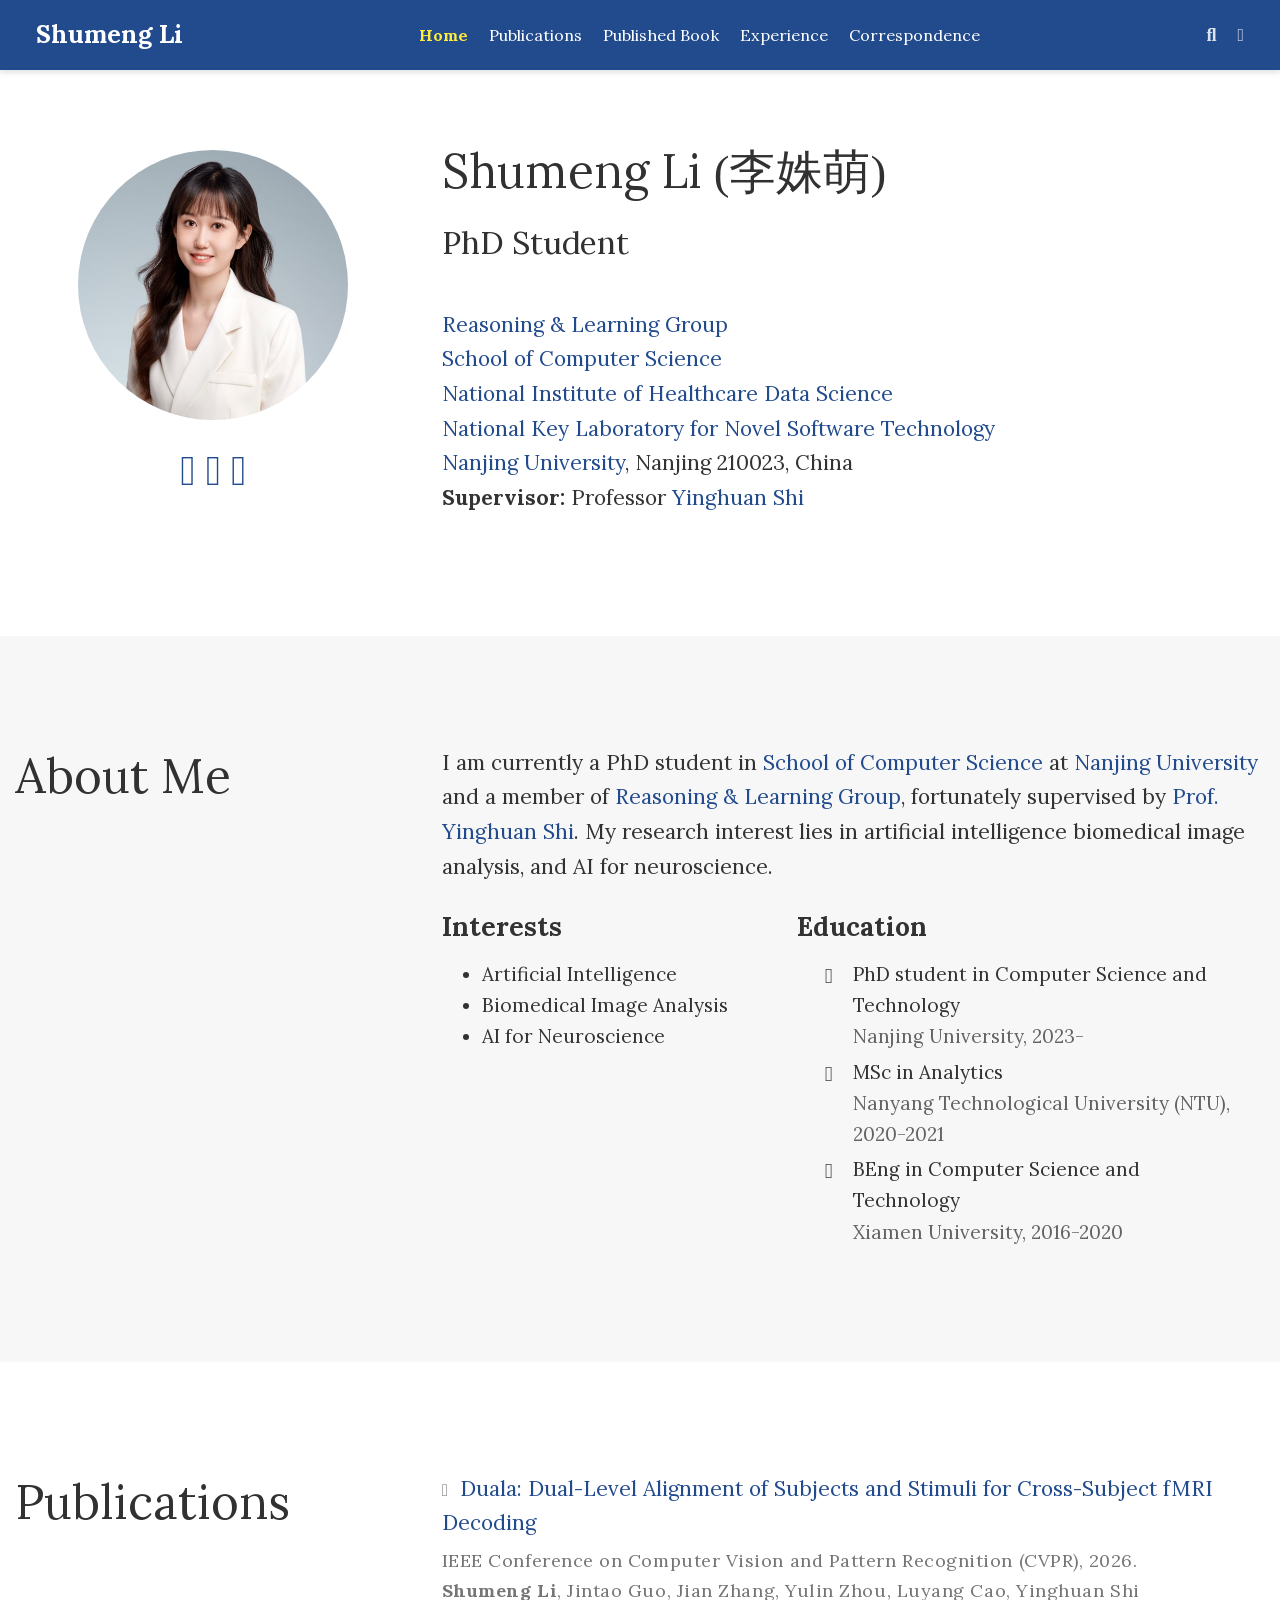
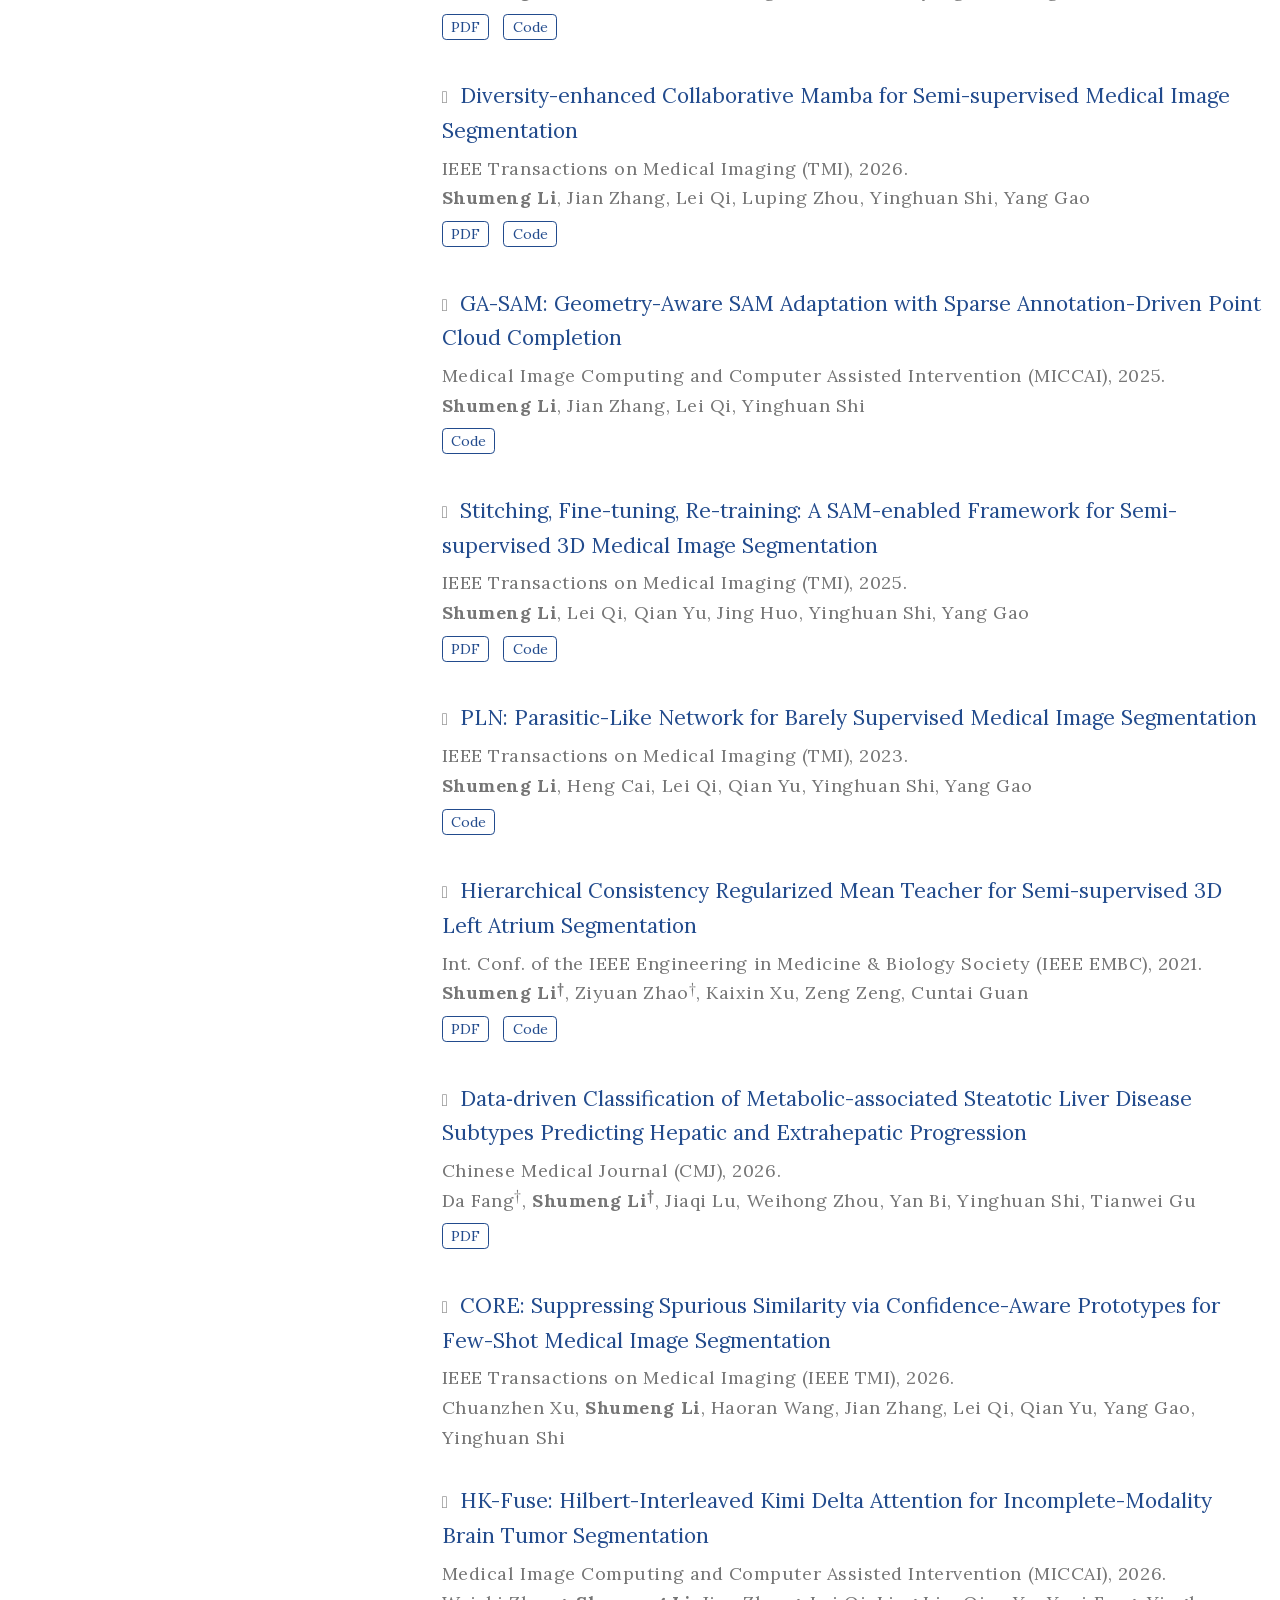
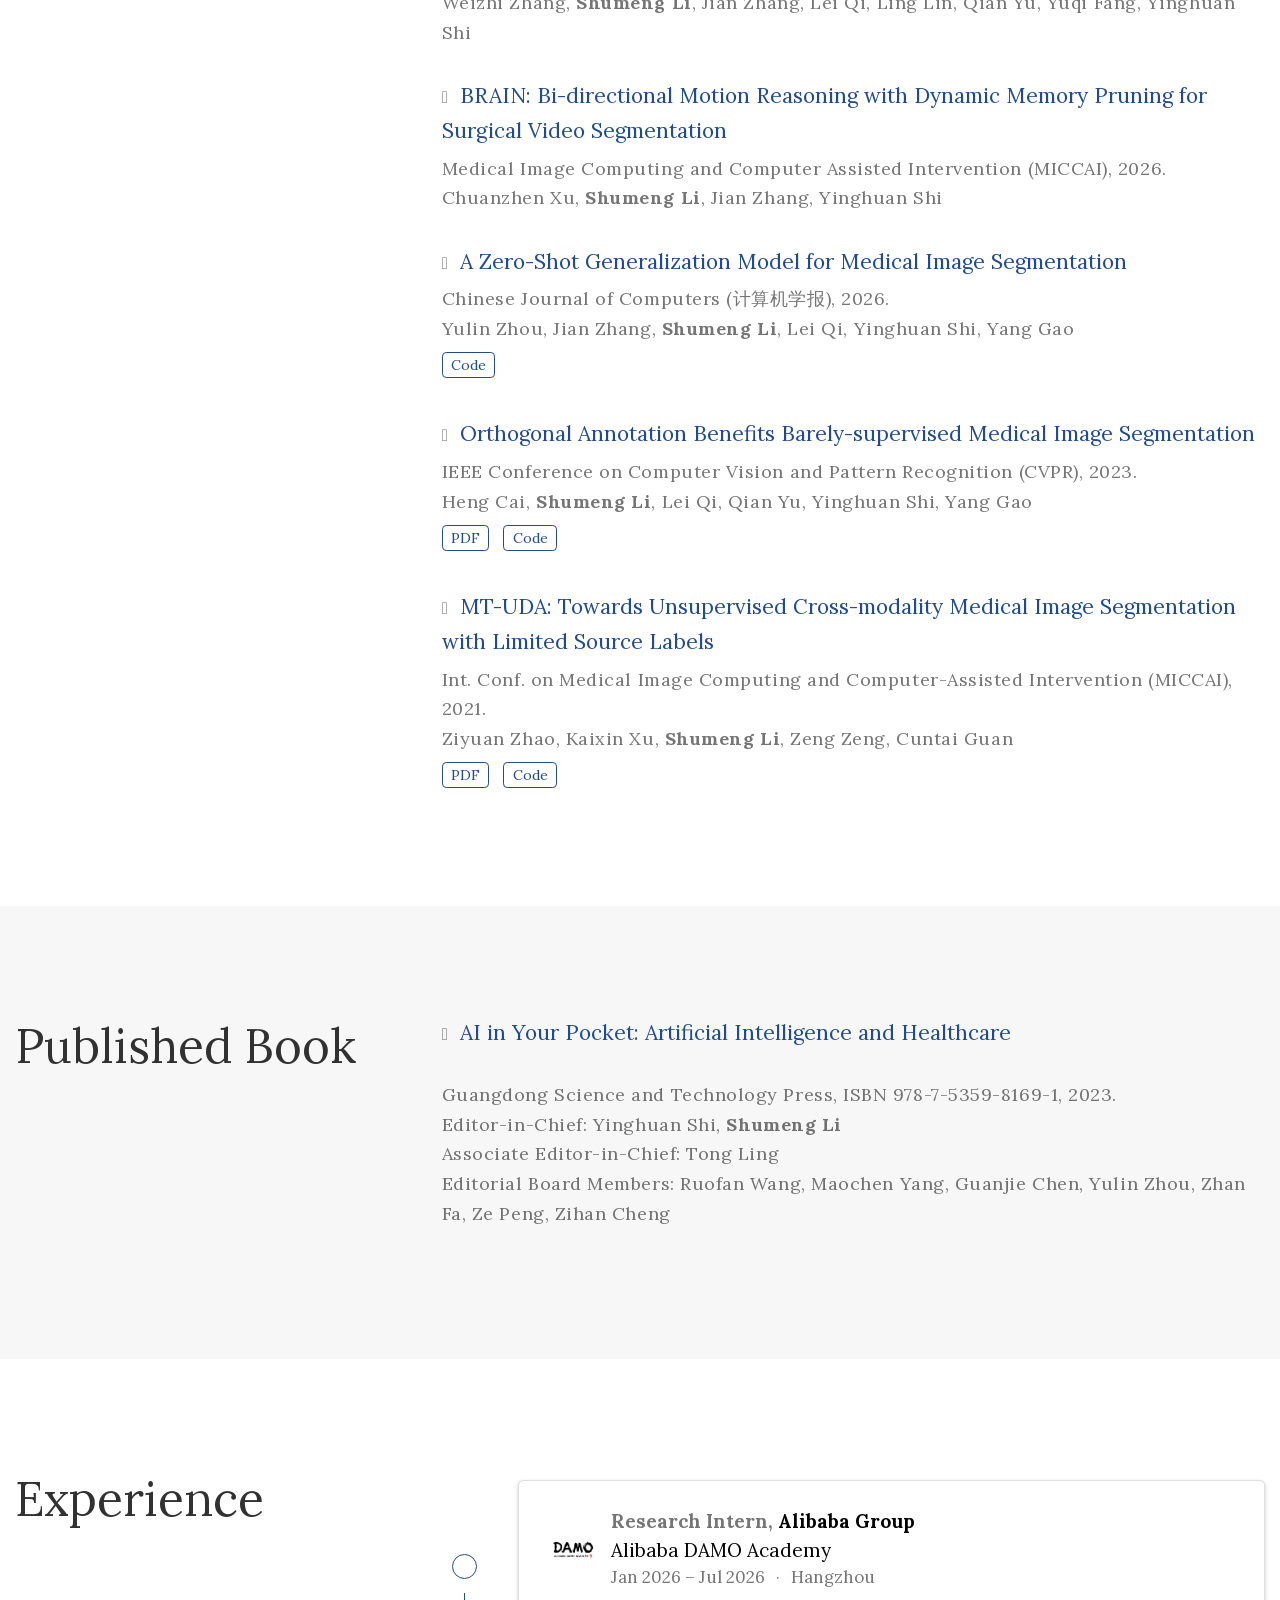
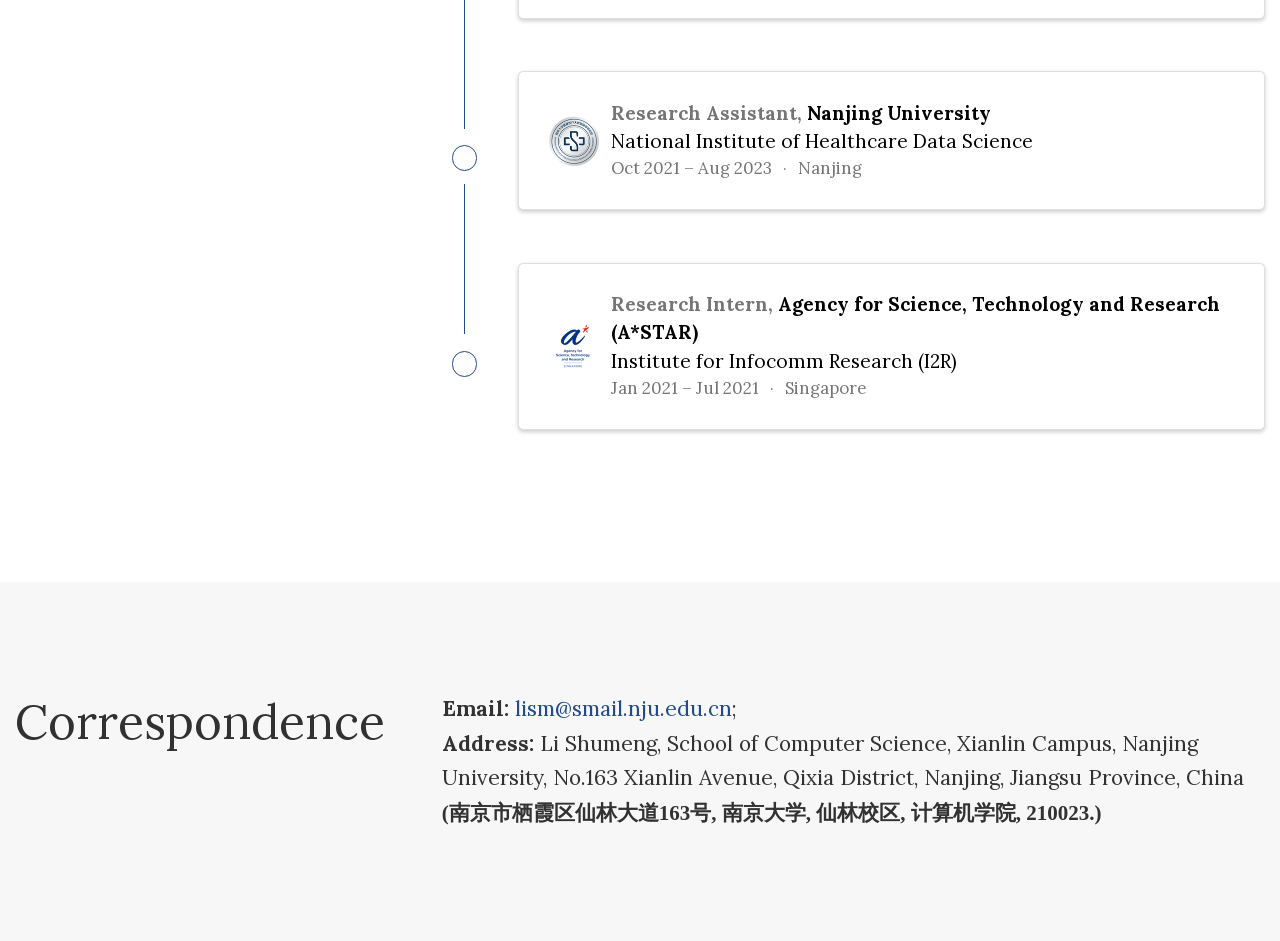
==== commit f14a8f26: "Use an open-book icon for the published book" ====
--- a/index.html
+++ b/index.html
@@ -659,7 +659,7 @@
 <div class="col-12 col-lg-8">
 
 <div class="view-list view-list-item">
-  <i class="far fa-file-alt pub-icon" aria-hidden="true"></i>
+  <i class="fas fa-book-open pub-icon" aria-hidden="true"></i>
   <a href="https://item.jd.com/10094637774451.html" target="_blank" rel="noopener">
       AI in Your Pocket: Artificial Intelligence and Healthcare
 </a>
--- a/css/site.css
+++ b/css/site.css
@@ -2,6 +2,11 @@
 section[id], .view-list-item[id] { scroll-margin-top: 90px; }
 .publication-title { color: #224b8d; }
 .dark .publication-title { color: #bbdefb; }
+/* Keep publication details together and separate individual entries. */
+#publications .article-metadata { margin-top: .25rem; }
+#publications .article-metadata > br:first-child { display: none; }
+#publications .view-list-item { margin-bottom: 1.5rem; }
+#publications .view-list-item:last-child { margin-bottom: 0; }
 .search-hit { margin: 1.5rem 0; }
 .search-hit p { font-size: .85rem; }
 .search-hit a { font-weight: 700; }
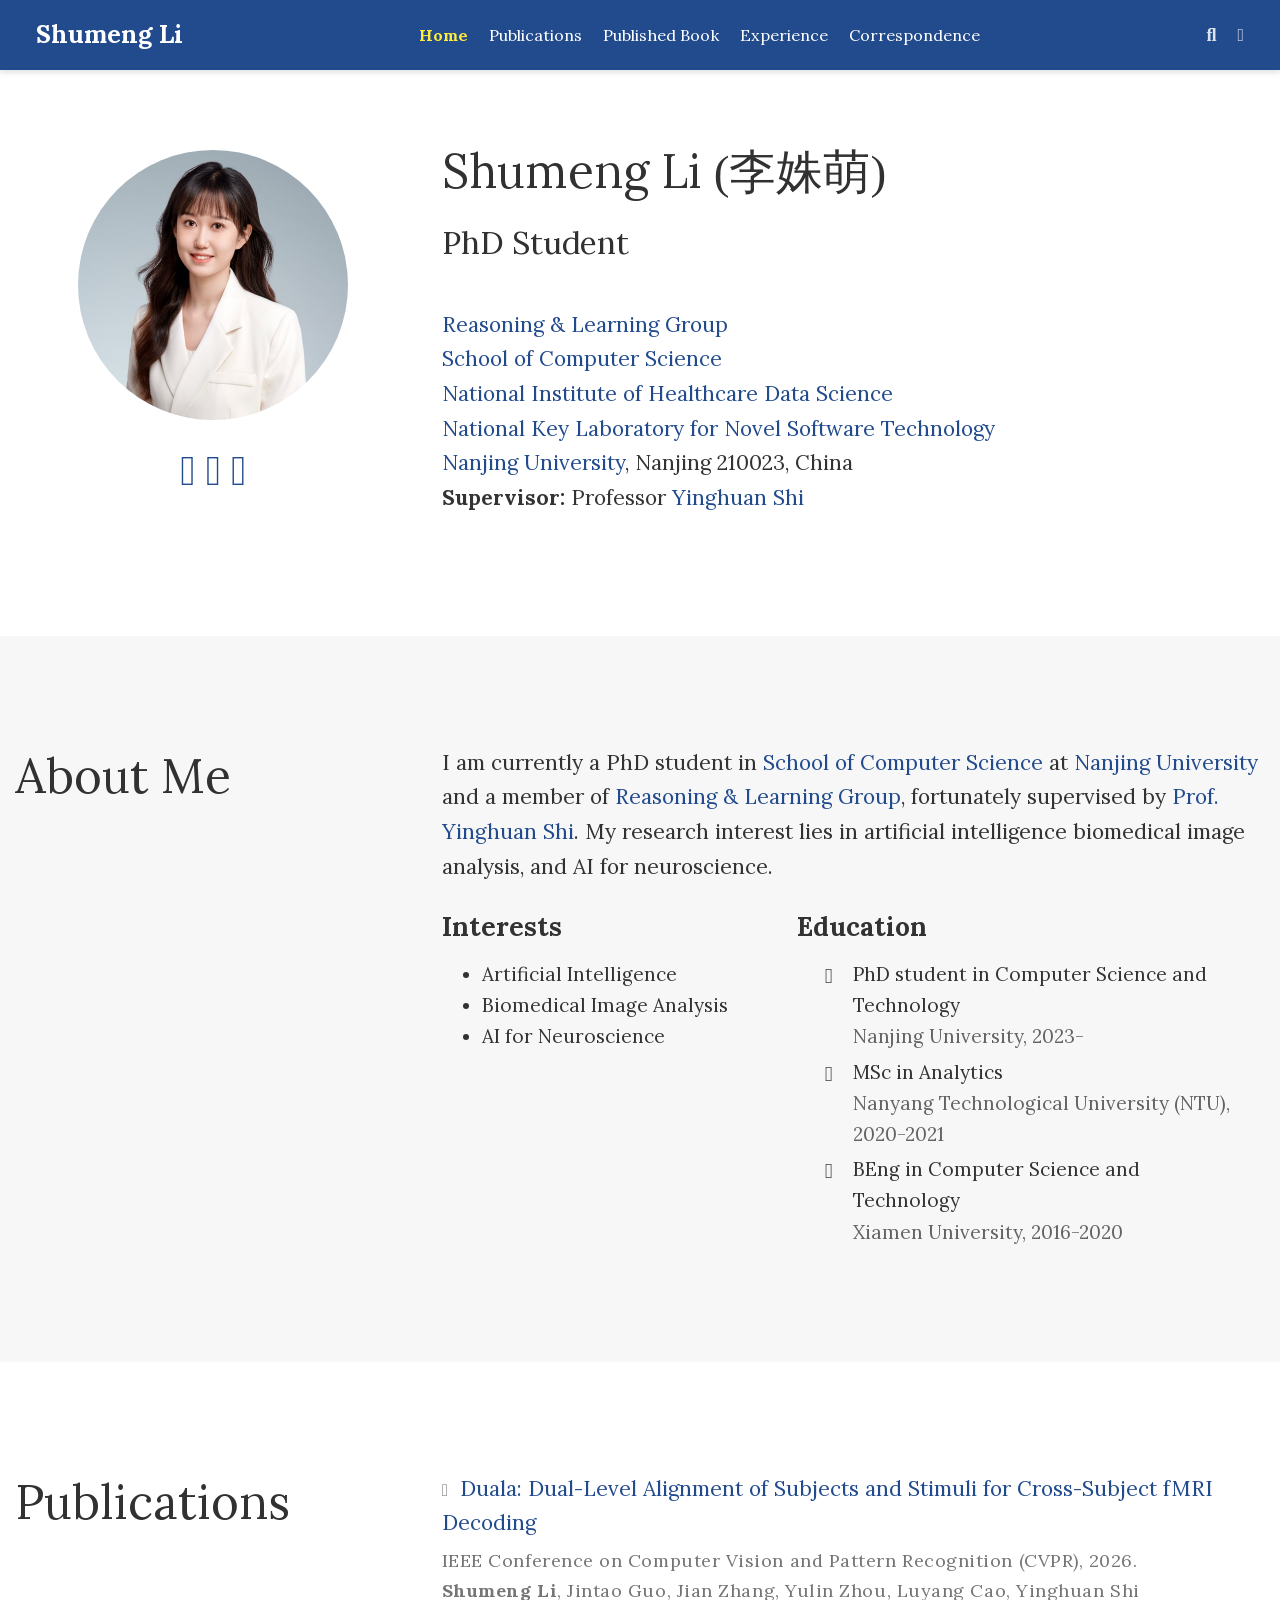
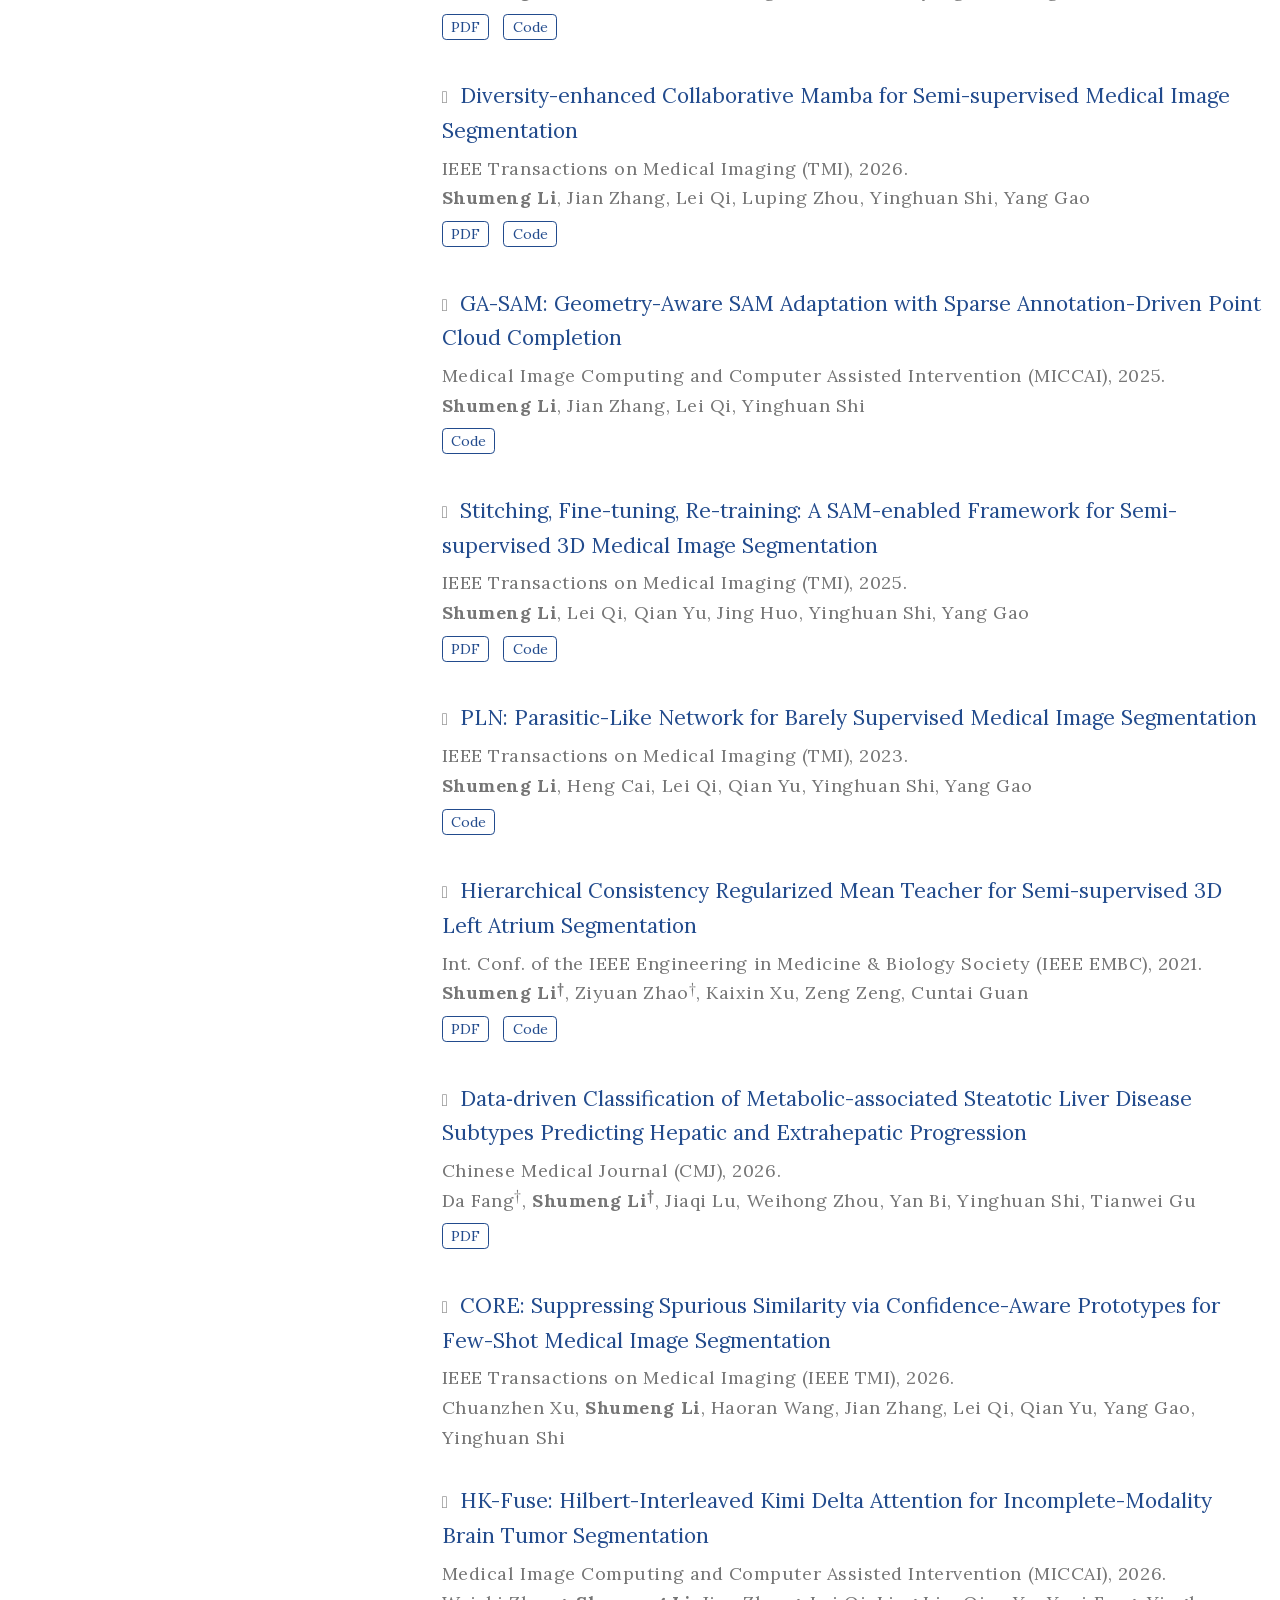
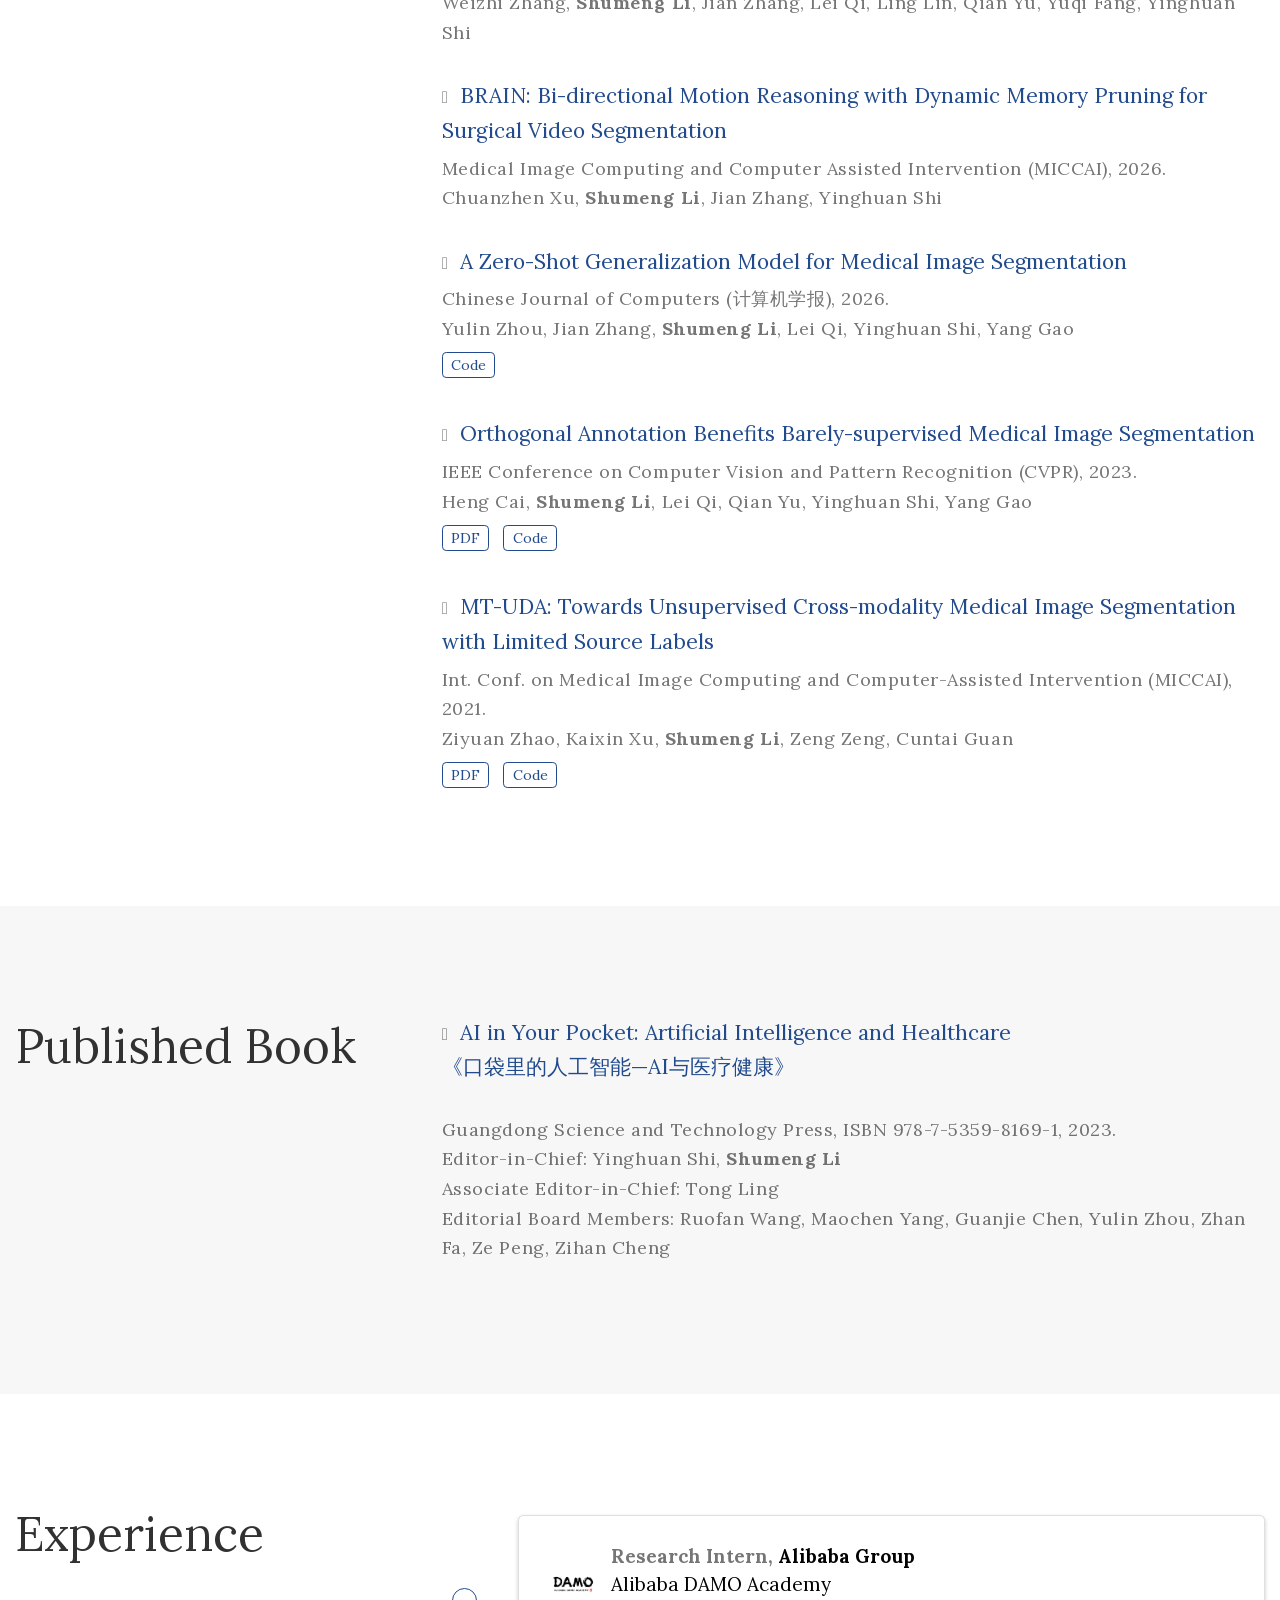
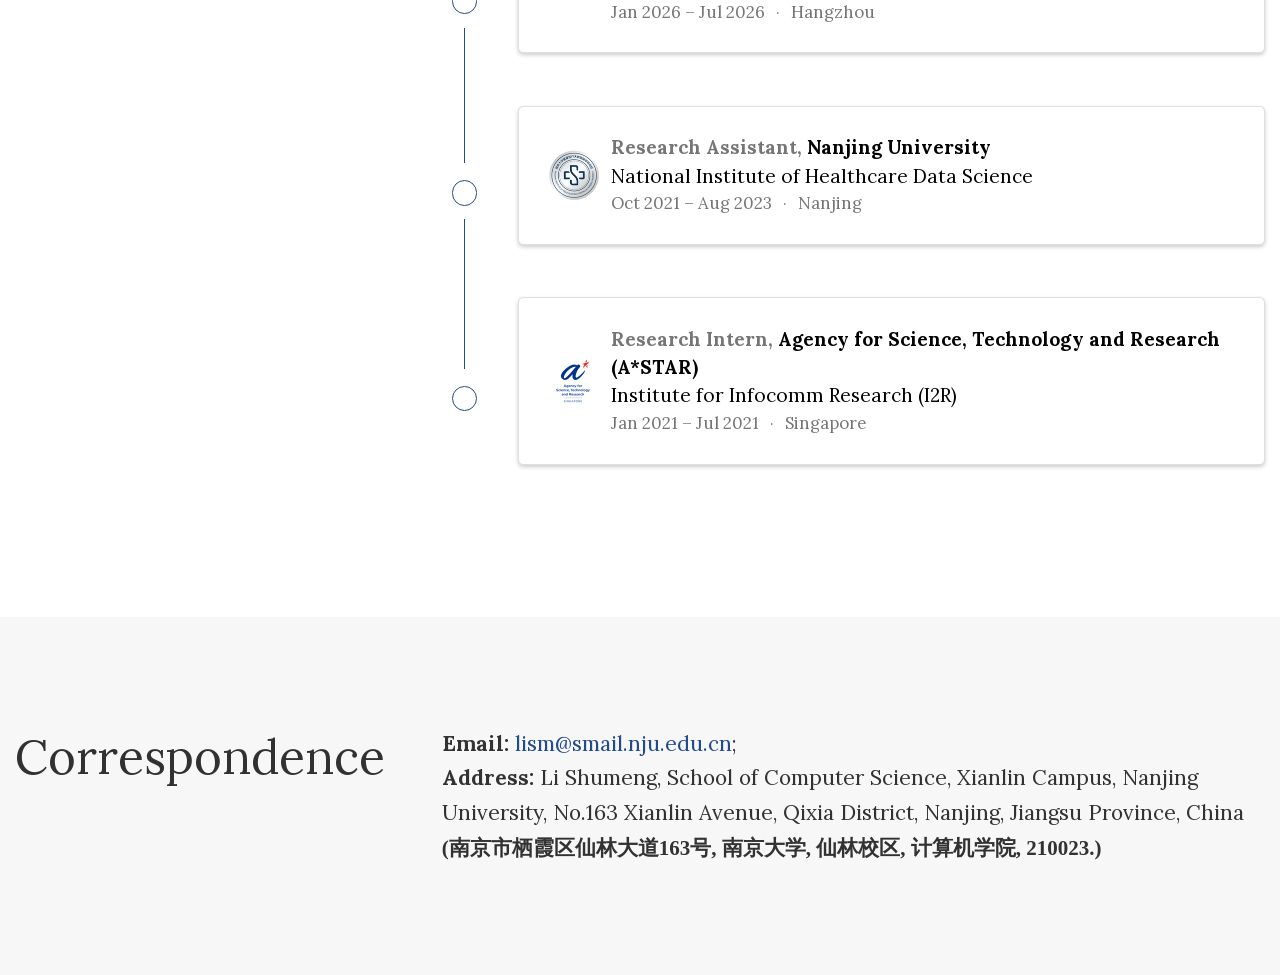
==== commit cb080a67: "Add Chinese title beneath the published book title" ====
--- a/index.html
+++ b/index.html
@@ -663,6 +663,7 @@
   <a href="https://item.jd.com/10094637774451.html" target="_blank" rel="noopener">
       AI in Your Pocket: Artificial Intelligence and Healthcare
 </a>
+  <div class="publication-title">《口袋里的人工智能—AI与医疗健康》</div>
 
   <div class="article-metadata">
     <br> Guangdong Science and Technology Press, ISBN 978-7-5359-8169-1, 2023. <br>
